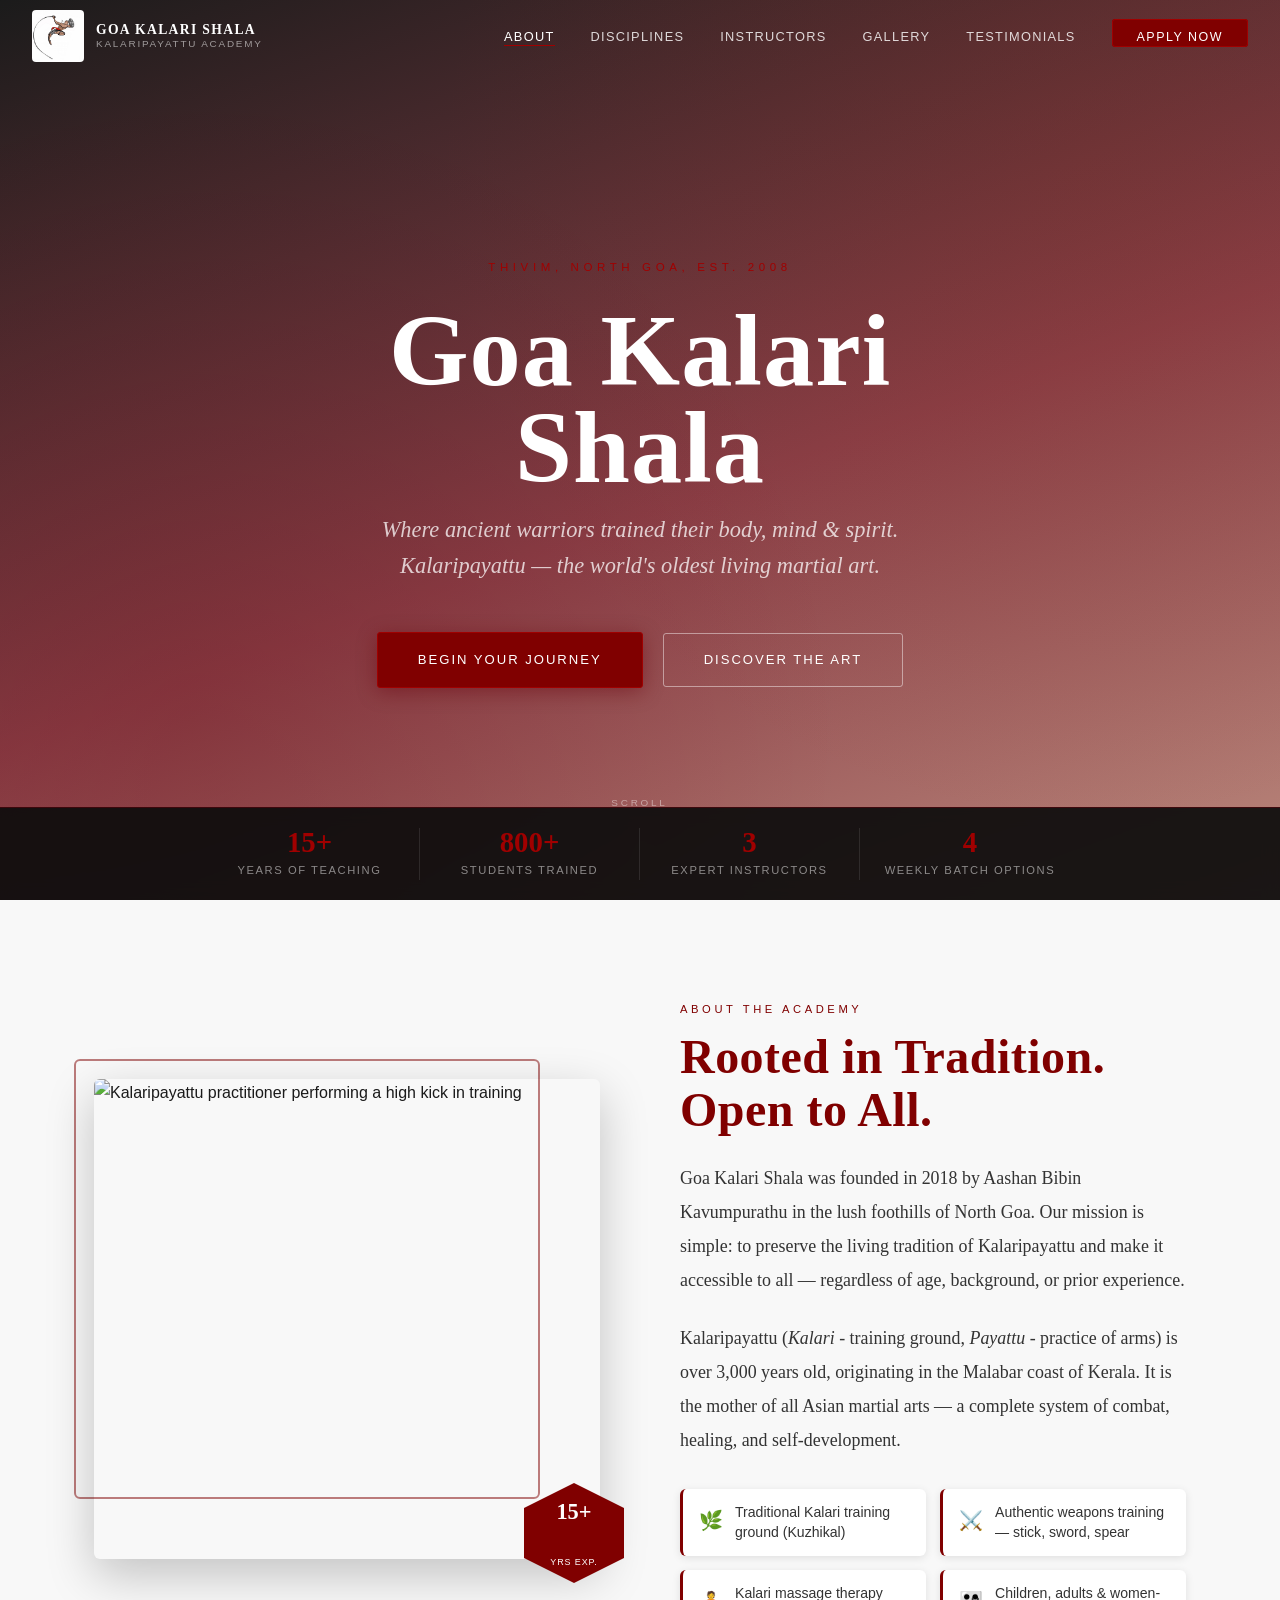
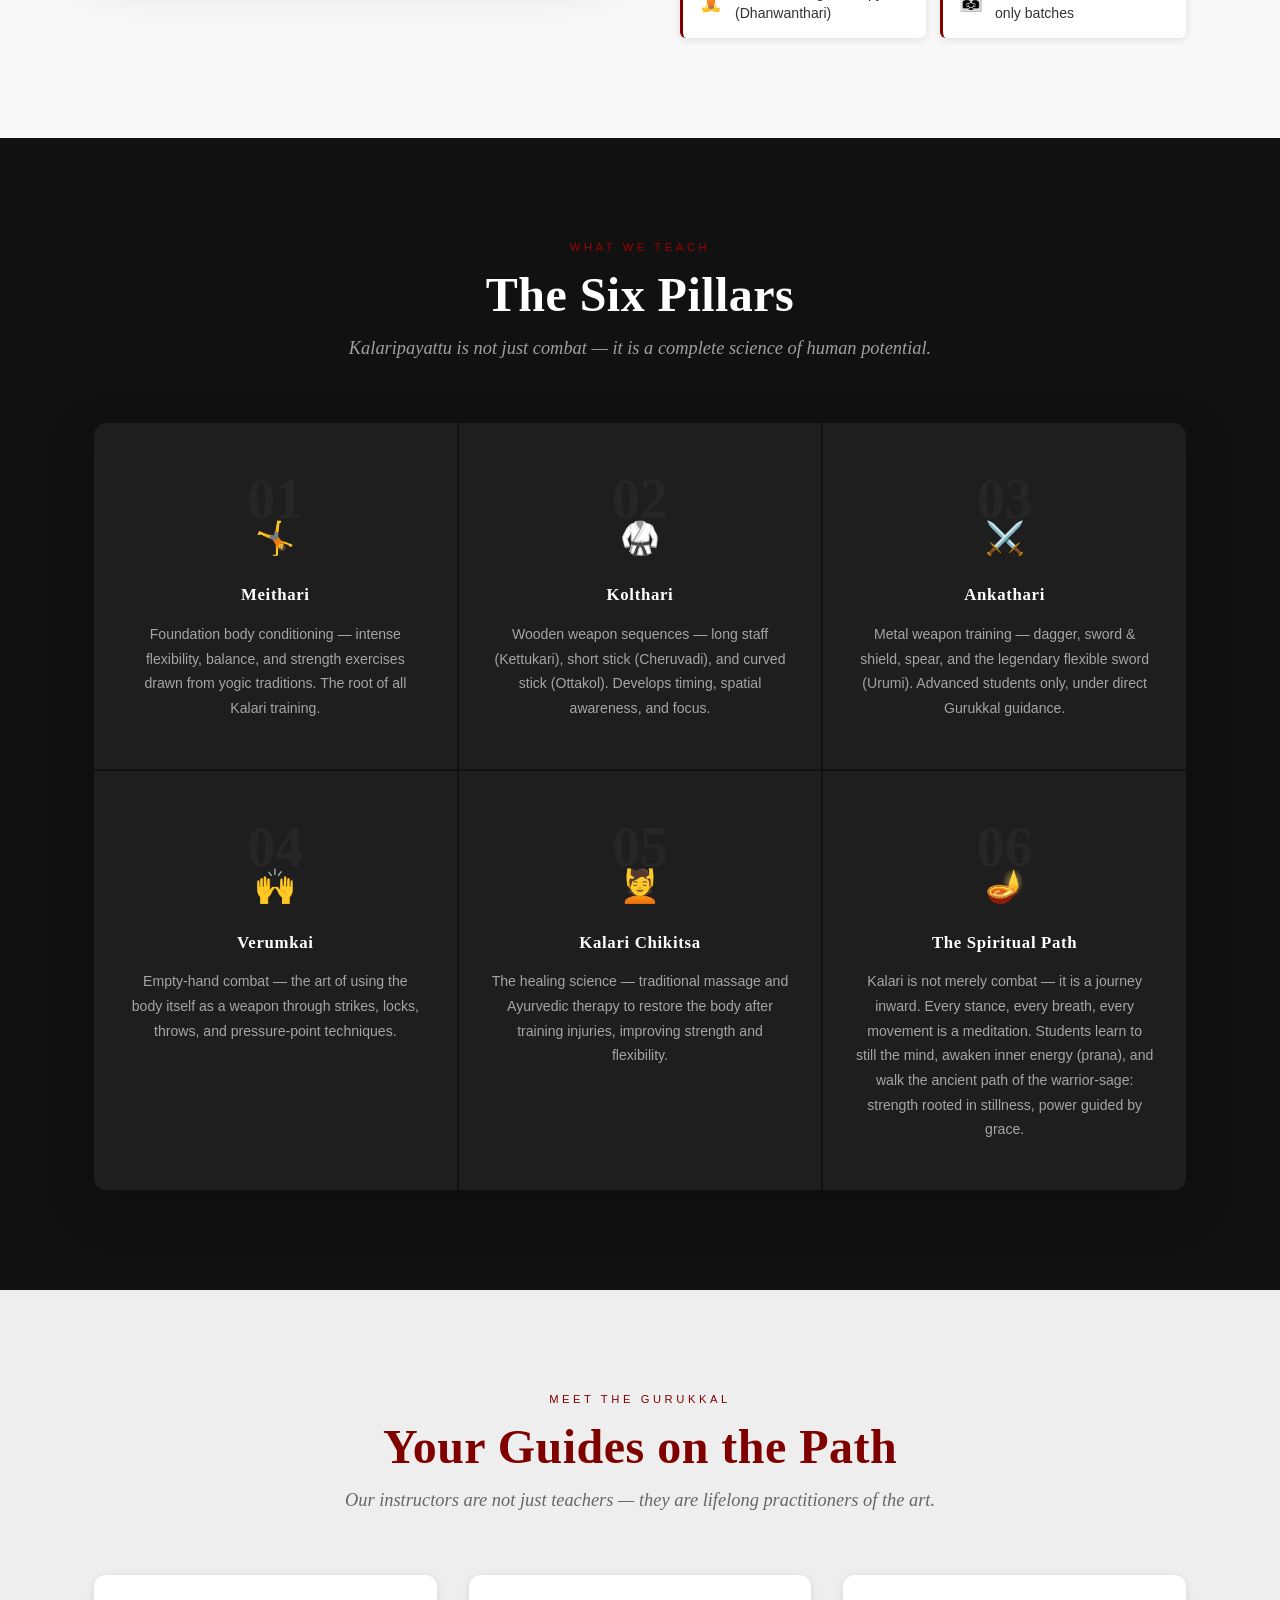
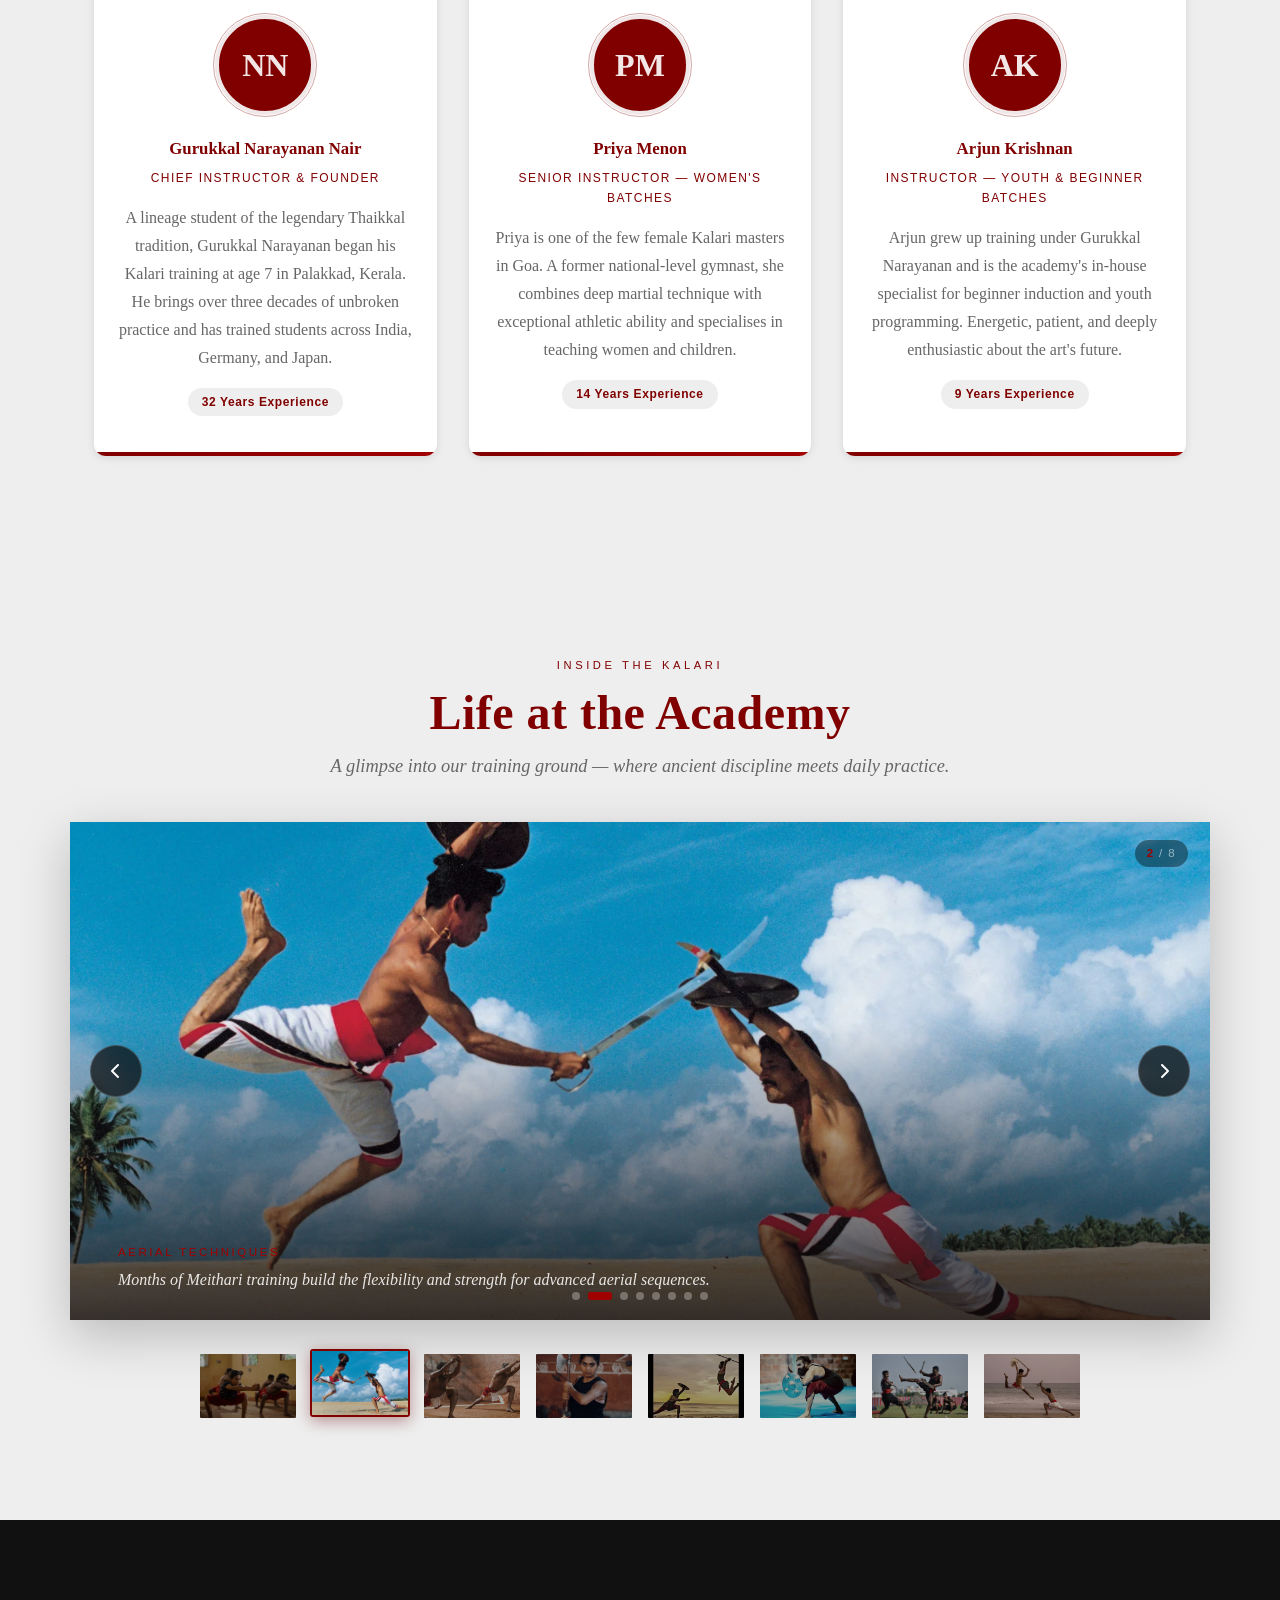
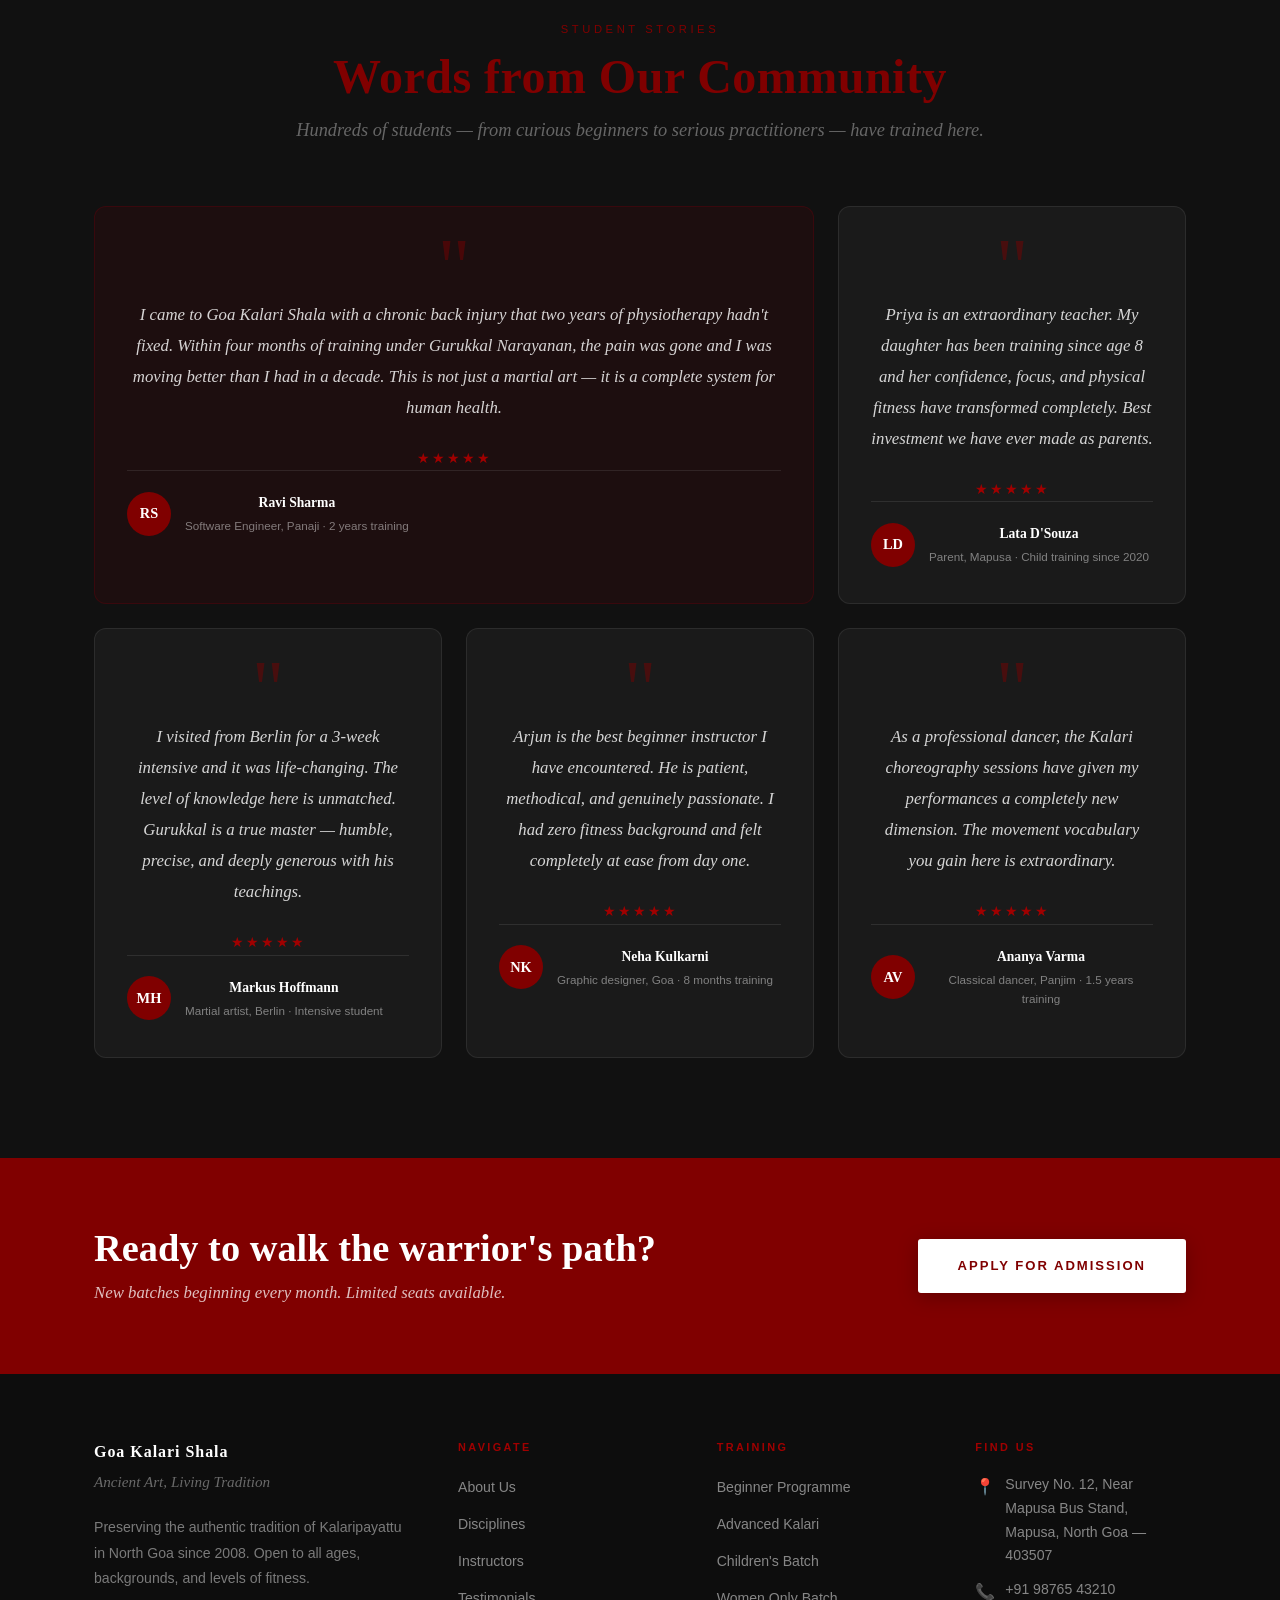
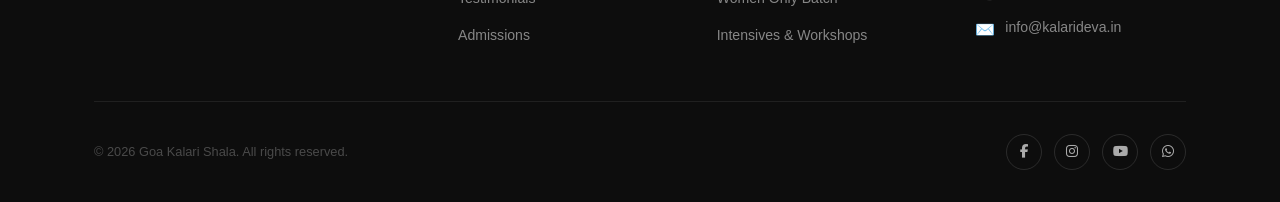
==== index.html @ 4c16aa4f "Added logo of kalari shala, and changed color theme" ====
<!DOCTYPE html>
<html lang="en">
<head>
  <meta charset="UTF-8" />
  <meta name="viewport" content="width=device-width, initial-scale=1.0" />
  <title>Goa Kalari Shala — Ancient Art, Living Tradition | North Goa</title>
  <meta name="description" content="Goa Kalari Shala offers authentic Kalaripayattu training in North Goa. Learn the world's oldest martial art from certified masters. Batches for all ages and levels." />
  <!-- Open Graph -->
  <meta property="og:title" content="Goa Kalari Shala — Kalaripayattu, North Goa" />
  <meta property="og:description" content="Authentic Kalaripayattu training in North Goa. Join us to learn the world's oldest martial art." />
  <meta property="og:type" content="website" />
  <meta property="og:url" content="https://www.goakalarishala.com" />
  <!-- Canonical -->
  <link rel="canonical" href="https://www.goakalarishala.com/" />
  <!-- Stylesheet -->
  <link rel="stylesheet" href="css/style.css" />
  <!-- Font Awesome (icons) -->
  <link rel="stylesheet" href="https://cdnjs.cloudflare.com/ajax/libs/font-awesome/6.5.0/css/all.min.css" />
  <!-- Favicon placeholder -->
  <link rel="icon" href="data:image/svg+xml,<svg xmlns='http://www.w3.org/2000/svg' viewBox='0 0 100 100'><text y='.9em' font-size='90'>⚔️</text></svg>" />
</head>
<body>

  <!-- ═══════════════════════════════════════
       NAVIGATION
  ═══════════════════════════════════════ -->
  <nav class="nav" role="navigation" aria-label="Main navigation">
    <a href="index.html" class="nav-logo" aria-label="Goa Kalari Shala Home">
      <img src="images/logo.jpg" alt="Goa Kalari Shala logo" class="nav-logo-img" />
      <div class="nav-logo-text">
        Goa Kalari Shala
        <span>Kalaripayattu Academy</span>
      </div>
    </a>
    <!-- <a href="index.html" class="nav-logo" aria-label="Goa Kalari Shala Home">
      <div class="nav-logo-mark" aria-hidden="true">K</div>
      <div class="nav-logo-text">
        Goa Kalari Shala
        <span>Kalaripayattu Academy</span>
      </div>
    </a> -->

    <ul class="nav-links" role="list">
      <li><a href="index.html">About</a></li>
      <li><a href="index.html#disciplines">Disciplines</a></li>
      <li><a href="index.html#instructors">Instructors</a></li>
      <li><a href="index.html#gallery">Gallery</a></li>
      <li><a href="index.html#testimonials">Testimonials</a></li>
      <li><a href="admissions.html" class="nav-cta">Apply Now</a></li>
    </ul>

    <button class="nav-toggle" aria-label="Toggle mobile menu" aria-expanded="false">
      <span></span><span></span><span></span>
    </button>
  </nav>


  <!-- ═══════════════════════════════════════
       HERO
  ═══════════════════════════════════════ -->
  <section class="hero" aria-label="Hero section">
    <div class="hero-bg" aria-hidden="true"></div>

    <div class="hero-content">
      <span class="hero-eyebrow">Thivim, North Goa, Est. 2008</span>
      <h1 class="hero-title">
        Goa Kalari<br>
        Shala<br>
      </h1>
      <p class="hero-subtitle">
        Where ancient warriors trained their body, mind &amp; spirit.<br>
        Kalaripayattu — the world's oldest living martial art.
      </p>
      <div class="hero-actions">
        <a href="admissions.html" class="btn-primary">Begin Your Journey</a>
        <a href="#about" class="btn-outline">Discover the Art</a>
      </div>
    </div>

    <div class="hero-scroll" aria-hidden="true">
      Scroll
      <div class="hero-scroll-line"></div>
    </div>

    <div class="hero-stats" aria-label="Academy highlights">
      <div class="hero-stats-inner container">
        <div class="hero-stat">
          <div class="hero-stat-num" data-count="15" data-suffix="+">15+</div>
          <div class="hero-stat-label">Years of Teaching</div>
        </div>
        <div class="hero-stat">
          <div class="hero-stat-num" data-count="800" data-suffix="+">800+</div>
          <div class="hero-stat-label">Students Trained</div>
        </div>
        <div class="hero-stat">
          <div class="hero-stat-num" data-count="3">3</div>
          <div class="hero-stat-label">Expert Instructors</div>
        </div>
        <div class="hero-stat">
          <div class="hero-stat-num" data-count="4">4</div>
          <div class="hero-stat-label">Weekly Batch Options</div>
        </div>
      </div>
    </div>
  </section>


  <!-- ═══════════════════════════════════════
       ABOUT THE ACADEMY
  ═══════════════════════════════════════ -->
  <section class="section" id="about" aria-labelledby="about-title">
    <div class="container">
      <div class="about-grid">

        <!-- Image side -->
        <div class="about-img-wrap reveal">
          <img
            src="https://images.unsplash.com/photo-1555597673-b21d5c935865?w=800&q=80"
            alt="Kalaripayattu practitioner performing a high kick in training"
            class="about-img"
            loading="lazy"
          />
          <div class="about-badge" aria-hidden="true">
            <strong>15+</strong>
            <span>Yrs Exp.</span>
          </div>
        </div>

        <!-- Text side -->
        <div class="about-text reveal reveal-delay-2">
          <p class="section-label">About the Academy</p>
          <h2 class="section-title" id="about-title">
            Rooted in Tradition.<br>Open to All.
          </h2>
          <p class="about-body">
            Goa Kalari Shala was founded in 2018 by Aashan Bibin Kavumpurathu in the lush 
            foothills of North Goa. Our mission is simple: to preserve the living tradition of 
            Kalaripayattu and make it accessible to all — regardless of age, background, or 
            prior experience.
          </p>
          <p class="about-body">
            Kalaripayattu (<em>Kalari</em> - training ground, <em>Payattu</em> - practice of 
            arms) is over 3,000 years old, originating in the Malabar coast of Kerala. It is 
            the mother of all Asian martial arts — a complete system of combat, healing, and 
            self-development.
          </p>
          <div class="about-features">
            <div class="about-feature">
              <div class="about-feature-icon">🌿</div>
              <div class="about-feature-text">Traditional Kalari training ground (Kuzhikal)</div>
            </div>
            <div class="about-feature">
              <div class="about-feature-icon">⚔️</div>
              <div class="about-feature-text">Authentic weapons training — stick, sword, spear</div>
            </div>
            <div class="about-feature">
              <div class="about-feature-icon">🧘</div>
              <div class="about-feature-text">Kalari massage therapy (Dhanwanthari)</div>
            </div>
            <div class="about-feature">
              <div class="about-feature-icon">👨‍👩‍👧</div>
              <div class="about-feature-text">Children, adults &amp; women-only batches</div>
            </div>
          </div>
        </div>

      </div>
    </div>
  </section>


  <!-- ═══════════════════════════════════════
       DISCIPLINES
  ═══════════════════════════════════════ -->
  <section class="section section-dark" id="disciplines" aria-labelledby="disciplines-title">
    <div class="container text-center">
      <p class="section-label reveal">What We Teach</p>
      <h2 class="section-title reveal reveal-delay-1" id="disciplines-title">The Six Pillars</h2>
      <p class="section-subtitle reveal reveal-delay-2">
        Kalaripayattu is not just combat — it is a complete science of human potential.
      </p>

      <div class="disciplines-grid">

        <div class="discipline-card reveal reveal-delay-1">
          <div class="discipline-num" aria-hidden="true">01</div>
          <div class="discipline-icon" aria-hidden="true">🤸</div>
          <h3 class="discipline-title">Meithari</h3>
          <p class="discipline-body">
            Foundation body conditioning — intense flexibility, balance, and strength 
            exercises drawn from yogic traditions. The root of all Kalari training.
          </p>
        </div>

        <div class="discipline-card reveal reveal-delay-2">
          <div class="discipline-num" aria-hidden="true">02</div>
          <div class="discipline-icon" aria-hidden="true">🥋</div>
          <h3 class="discipline-title">Kolthari</h3>
          <p class="discipline-body">
            Wooden weapon sequences — long staff (Kettukari), short stick (Cheruvadi), 
            and curved stick (Ottakol). Develops timing, spatial awareness, and focus.
          </p>
        </div>

        <div class="discipline-card reveal reveal-delay-3">
          <div class="discipline-num" aria-hidden="true">03</div>
          <div class="discipline-icon" aria-hidden="true">⚔️</div>
          <h3 class="discipline-title">Ankathari</h3>
          <p class="discipline-body">
            Metal weapon training — dagger, sword &amp; shield, spear, and the legendary 
            flexible sword (Urumi). Advanced students only, under direct Gurukkal guidance.
          </p>
        </div>

        <div class="discipline-card reveal reveal-delay-1">
          <div class="discipline-num" aria-hidden="true">04</div>
          <div class="discipline-icon" aria-hidden="true">🙌</div>
          <h3 class="discipline-title">Verumkai</h3>
          <p class="discipline-body">
            Empty-hand combat — the art of using the body itself as a weapon through 
            strikes, locks, throws, and pressure-point techniques.
          </p>
        </div>

        <div class="discipline-card reveal reveal-delay-2">
          <div class="discipline-num" aria-hidden="true">05</div>
          <div class="discipline-icon" aria-hidden="true">💆</div>
          <h3 class="discipline-title">Kalari Chikitsa</h3>
          <p class="discipline-body">
            The healing science — traditional massage and Ayurvedic therapy to restore 
            the body after training injuries, improving strength and flexibility.
          </p>
        </div>

        <div class="discipline-card reveal reveal-delay-3">
          <div class="discipline-num" aria-hidden="true">06</div>
          <div class="discipline-icon" aria-hidden="true">🪔</div>
          <h3 class="discipline-title">The Spiritual Path</h3>
          <p class="discipline-body">
            Kalari is not merely combat — it is a journey inward. Every stance, 
            every breath, every movement is a meditation. Students learn to still 
            the mind, awaken inner energy (prana), and walk the ancient path of the 
            warrior-sage: strength rooted in stillness, power guided by grace.
          </p>
        </div>

      </div>
    </div>
  </section>


  <!-- ═══════════════════════════════════════
       INSTRUCTORS
  ═══════════════════════════════════════ -->
  <section class="section section-alt" id="instructors" aria-labelledby="instructors-title">
    <div class="container text-center">
      <p class="section-label reveal">Meet the Gurukkal</p>
      <h2 class="section-title reveal reveal-delay-1" id="instructors-title">Your Guides on the Path</h2>
      <p class="section-subtitle reveal reveal-delay-2">
        Our instructors are not just teachers — they are lifelong practitioners of the art.
      </p>

      <div class="instructors-grid">

        <article class="instructor-card reveal reveal-delay-1">
          <div class="instructor-avatar" aria-hidden="true">NN</div>
          <h3 class="instructor-name">Gurukkal Narayanan Nair</h3>
          <p class="instructor-role">Chief Instructor &amp; Founder</p>
          <p class="instructor-bio">
            A lineage student of the legendary Thaikkal tradition, Gurukkal Narayanan 
            began his Kalari training at age 7 in Palakkad, Kerala. He brings over 
            three decades of unbroken practice and has trained students across India, 
            Germany, and Japan.
          </p>
          <span class="instructor-years">32 Years Experience</span>
        </article>

        <article class="instructor-card reveal reveal-delay-2">
          <div class="instructor-avatar" aria-hidden="true">PM</div>
          <h3 class="instructor-name">Priya Menon</h3>
          <p class="instructor-role">Senior Instructor — Women's Batches</p>
          <p class="instructor-bio">
            Priya is one of the few female Kalari masters in Goa. A former national-level 
            gymnast, she combines deep martial technique with exceptional athletic ability 
            and specialises in teaching women and children.
          </p>
          <span class="instructor-years">14 Years Experience</span>
        </article>

        <article class="instructor-card reveal reveal-delay-3">
          <div class="instructor-avatar" aria-hidden="true">AK</div>
          <h3 class="instructor-name">Arjun Krishnan</h3>
          <p class="instructor-role">Instructor — Youth &amp; Beginner Batches</p>
          <p class="instructor-bio">
            Arjun grew up training under Gurukkal Narayanan and is the academy's 
            in-house specialist for beginner induction and youth programming. 
            Energetic, patient, and deeply enthusiastic about the art's future.
          </p>
          <span class="instructor-years">9 Years Experience</span>
        </article>

      </div>
    </div>
  </section>


  <!-- ═══════════════════════════════════════
       GALLERY
  ═══════════════════════════════════════ -->
  <section class="section gallery-section" id="gallery" aria-labelledby="gallery-title">
    <div class="container text-center">
      <p class="section-label reveal">Inside the Kalari</p>
      <h2 class="section-title reveal reveal-delay-1" id="gallery-title">Life at the Academy</h2>
      <p class="section-subtitle reveal reveal-delay-2">
        A glimpse into our training ground — where ancient discipline meets daily practice.
      </p>
    </div>

    <div class="gallery-slider-wrap reveal reveal-delay-2" role="region" aria-label="Academy photo gallery" aria-roledescription="carousel">

      <!-- Slide track -->
      <div class="gallery-track" id="gallery-track">

        <figure class="gallery-slide" role="group" aria-roledescription="slide" aria-label="1 of 8">
          <img
            src="images/image1.jpg"
            alt="Kalaripayattu students performing warm-up exercises in an open-air Kalari training space, early morning light"
            class="gallery-img"
            loading="lazy"
          />
          <figcaption class="gallery-caption">
            <span class="gallery-caption-label">Morning Practice</span>
            Early morning Meithari conditioning — the foundation of every session at our Kalari.
          </figcaption>
        </figure>

        <figure class="gallery-slide" role="group" aria-roledescription="slide" aria-label="2 of 8">
          <img
            src="images/image2.webp"
            alt="Advanced student executing a high aerial kick during Kalaripayattu training session"
            class="gallery-img"
            loading="lazy"
          />
          <figcaption class="gallery-caption">
            <span class="gallery-caption-label">Aerial Techniques</span>
            Months of Meithari training build the flexibility and strength for advanced aerial sequences.
          </figcaption>
        </figure>

        <figure class="gallery-slide" role="group" aria-roledescription="slide" aria-label="3 of 8">
          <img
            src="images/image3.jpg"
            alt="Gurukkal demonstrating traditional wooden staff (Kettukari) technique to students in the Kalari shala"
            class="gallery-img"
            loading="lazy"
          />
          <figcaption class="gallery-caption">
            <span class="gallery-caption-label">Kolthari — Wooden Weapons</span>
            Gurukkal demonstrates the Kettukari long-staff sequence. Precision and timing above all.
          </figcaption>
        </figure>

        <figure class="gallery-slide" role="group" aria-roledescription="slide" aria-label="4 of 8">
          <img
            src="images/image4.jpg"
            alt="Children's Kalaripayattu batch in a row performing synchronised stance exercises in the training hall"
            class="gallery-img"
            loading="lazy"
          />
          <figcaption class="gallery-caption">
            <span class="gallery-caption-label">Children's Batch</span>
            Our youngest warriors — aged 7 to 14 — learn discipline, balance, and confidence.
          </figcaption>
        </figure>

        <figure class="gallery-slide" role="group" aria-roledescription="slide" aria-label="5 of 8">
          <img
            src="images/image5.avif"
            alt="Traditional oil lamp (nilavilakku) lit at the entrance of the Kalaripayattu training hall at dusk"
            class="gallery-img"
            loading="lazy"
          />
          <figcaption class="gallery-caption">
            <span class="gallery-caption-label">The Kalari Spirit</span>
            Every session begins with a salutation to the Gurukkal and the sacred lamp — tradition lives here.
          </figcaption>
        </figure>

        <figure class="gallery-slide" role="group" aria-roledescription="slide" aria-label="6 of 8">
          <img
            src="images/image6.webp"
            alt="Kalaripayattu practitioner in dynamic spear form practice"
            class="gallery-img"
            loading="lazy"
          />
          <figcaption class="gallery-caption">
            <span class="gallery-caption-label">Mastering the Spear</span>
            Power and precision in armed sequence training, guided by expert Gurukkal instructions.
          </figcaption>
        </figure>

        <figure class="gallery-slide" role="group" aria-roledescription="slide" aria-label="7 of 8">
          <img
            src="images/image7.jpg"
            alt="Small group learning therapeutic Kalari massage techniques"
            class="gallery-img"
            loading="lazy"
          />
          <figcaption class="gallery-caption">
            <span class="gallery-caption-label">Kalari Chikitsa</span>
            Health and recovery practices that complement rigorous training with ancient healing arts.
          </figcaption>
        </figure>

        <figure class="gallery-slide" role="group" aria-roledescription="slide" aria-label="8 of 8">
          <img
            src="images/image8.webp"
            alt="Evening meditation and focus training in the serene Kalari courtyard"
            class="gallery-img"
            loading="lazy"
          />
          <figcaption class="gallery-caption">
            <span class="gallery-caption-label">Evening Focus</span>
            Mind-body integration at dusk—the disciplined calm that completes every warrior’s day.
          </figcaption>
        </figure>
      </div><!-- /.gallery-track -->

      <!-- Arrow controls -->
      <button class="gallery-btn gallery-btn-prev" id="gallery-prev" aria-label="Previous photo">
        <i class="fa-solid fa-chevron-left" aria-hidden="true"></i>
      </button>
      <button class="gallery-btn gallery-btn-next" id="gallery-next" aria-label="Next photo">
        <i class="fa-solid fa-chevron-right" aria-hidden="true"></i>
      </button>

      <!-- Dot indicators -->
      <div class="gallery-dots" role="tablist" aria-label="Gallery navigation">
        <button class="gallery-dot active" role="tab" aria-selected="true"  aria-label="Photo 1" data-index="0"></button>
        <button class="gallery-dot"        role="tab" aria-selected="false" aria-label="Photo 2" data-index="1"></button>
        <button class="gallery-dot"        role="tab" aria-selected="false" aria-label="Photo 3" data-index="2"></button>
        <button class="gallery-dot"        role="tab" aria-selected="false" aria-label="Photo 4" data-index="3"></button>
        <button class="gallery-dot"        role="tab" aria-selected="false" aria-label="Photo 5" data-index="4"></button>
                <button class="gallery-dot"        role="tab" aria-selected="false" aria-label="Photo 6" data-index="5"></button>
        <button class="gallery-dot"        role="tab" aria-selected="false" aria-label="Photo 7" data-index="6"></button>
        <button class="gallery-dot"        role="tab" aria-selected="false" aria-label="Photo 8" data-index="7"></button>
      </div>

      <!-- Slide counter -->
      <div class="gallery-counter" aria-live="polite" aria-atomic="true">
        <span id="gallery-current">1</span> / <span id="gallery-total">8</span>
      </div>

    </div><!-- /.gallery-slider-wrap -->

    <!-- Thumbnail strip -->
    <div class="container">
      <div class="gallery-thumbs" id="gallery-thumbs" role="list" aria-label="Photo thumbnails">
        <button class="gallery-thumb active" data-index="0" aria-label="View photo 1: Morning Practice">
          <img src="images/image1.jpg" alt="" aria-hidden="true" />
        </button>
        <button class="gallery-thumb" data-index="1" aria-label="View photo 2: Aerial Techniques">
          <img src="images/image2.webp" alt="" aria-hidden="true" />
        </button>
        <button class="gallery-thumb" data-index="2" aria-label="View photo 3: Kolthari">
          <img src="images/image3.jpg" alt="" aria-hidden="true" />
        </button>
        <button class="gallery-thumb" data-index="3" aria-label="View photo 4: Children's Batch">
          <img src="images/image4.jpg" alt="" aria-hidden="true" />
        </button>
        <button class="gallery-thumb" data-index="4" aria-label="View photo 5: Kalari Spirit">
          <img src="images/image5.avif" alt="" aria-hidden="true" />
        </button>
        <button class="gallery-thumb" data-index="5" aria-label="View photo 6: Mastering the Spear">
          <img src="images/image6.webp" alt="" aria-hidden="true" />
        </button>
        <button class="gallery-thumb" data-index="6" aria-label="View photo 7: Kalari Chikitsa">
          <img src="images/image7.jpg" alt="" aria-hidden="true" />
        </button>
        <button class="gallery-thumb" data-index="7" aria-label="View photo 8: Evening Focus">
          <img src="images/image8.webp" alt="" aria-hidden="true" />
        </button>
      </div>
    </div>

  </section>


  <!-- ═══════════════════════════════════════
       TESTIMONIALS
  ═══════════════════════════════════════ -->
  <section class="section testimonials" id="testimonials" aria-labelledby="testimonials-title">
    <div class="container text-center">
      <p class="section-label reveal">Student Stories</p>
      <h2 class="section-title reveal reveal-delay-1" id="testimonials-title">
        Words from Our Community
      </h2>
      <p class="section-subtitle reveal reveal-delay-2">
        Hundreds of students — from curious beginners to serious practitioners — have trained here.
      </p>

      <div class="testimonials-grid">

        <blockquote class="testimonial-card testimonial-featured reveal reveal-delay-1">
          <span class="testimonial-quote-mark" aria-hidden="true">"</span>
          <p class="testimonial-text">
            I came to Goa Kalari Shala with a chronic back injury that two years of physiotherapy 
            hadn't fixed. Within four months of training under Gurukkal Narayanan, the pain 
            was gone and I was moving better than I had in a decade. This is not just a 
            martial art — it is a complete system for human health.
          </p>
          <div class="testimonial-stars" aria-label="5 stars">★★★★★</div>
          <footer class="testimonial-author">
            <div class="testimonial-avatar" aria-hidden="true">RS</div>
            <div>
              <div class="testimonial-name">Ravi Sharma</div>
              <div class="testimonial-detail">Software Engineer, Panaji · 2 years training</div>
            </div>
          </footer>
        </blockquote>

        <blockquote class="testimonial-card reveal reveal-delay-2">
          <span class="testimonial-quote-mark" aria-hidden="true">"</span>
          <p class="testimonial-text">
            Priya is an extraordinary teacher. My daughter has been training since age 8 
            and her confidence, focus, and physical fitness have transformed completely. 
            Best investment we have ever made as parents.
          </p>
          <div class="testimonial-stars" aria-label="5 stars">★★★★★</div>
          <footer class="testimonial-author">
            <div class="testimonial-avatar" aria-hidden="true">LD</div>
            <div>
              <div class="testimonial-name">Lata D'Souza</div>
              <div class="testimonial-detail">Parent, Mapusa · Child training since 2020</div>
            </div>
          </footer>
        </blockquote>

        <blockquote class="testimonial-card reveal reveal-delay-1">
          <span class="testimonial-quote-mark" aria-hidden="true">"</span>
          <p class="testimonial-text">
            I visited from Berlin for a 3-week intensive and it was life-changing. 
            The level of knowledge here is unmatched. Gurukkal is a true master — 
            humble, precise, and deeply generous with his teachings.
          </p>
          <div class="testimonial-stars" aria-label="5 stars">★★★★★</div>
          <footer class="testimonial-author">
            <div class="testimonial-avatar" aria-hidden="true">MH</div>
            <div>
              <div class="testimonial-name">Markus Hoffmann</div>
              <div class="testimonial-detail">Martial artist, Berlin · Intensive student</div>
            </div>
          </footer>
        </blockquote>

        <blockquote class="testimonial-card reveal reveal-delay-2">
          <span class="testimonial-quote-mark" aria-hidden="true">"</span>
          <p class="testimonial-text">
            Arjun is the best beginner instructor I have encountered. He is patient, 
            methodical, and genuinely passionate. I had zero fitness background and 
            felt completely at ease from day one.
          </p>
          <div class="testimonial-stars" aria-label="5 stars">★★★★★</div>
          <footer class="testimonial-author">
            <div class="testimonial-avatar" aria-hidden="true">NK</div>
            <div>
              <div class="testimonial-name">Neha Kulkarni</div>
              <div class="testimonial-detail">Graphic designer, Goa · 8 months training</div>
            </div>
          </footer>
        </blockquote>

        <blockquote class="testimonial-card reveal reveal-delay-3">
          <span class="testimonial-quote-mark" aria-hidden="true">"</span>
          <p class="testimonial-text">
            As a professional dancer, the Kalari choreography sessions have given my 
            performances a completely new dimension. The movement vocabulary you gain 
            here is extraordinary.
          </p>
          <div class="testimonial-stars" aria-label="5 stars">★★★★★</div>
          <footer class="testimonial-author">
            <div class="testimonial-avatar" aria-hidden="true">AV</div>
            <div>
              <div class="testimonial-name">Ananya Varma</div>
              <div class="testimonial-detail">Classical dancer, Panjim · 1.5 years training</div>
            </div>
          </footer>
        </blockquote>

      </div>
    </div>
  </section>


  <!-- ═══════════════════════════════════════
       CTA BAND
  ═══════════════════════════════════════ -->
  <section class="cta-band" aria-label="Call to action">
    <div class="container cta-band-inner">
      <div class="cta-band-text">
        <h2 class="cta-band-title">Ready to walk the warrior's path?</h2>
        <p class="cta-band-sub">New batches beginning every month. Limited seats available.</p>
      </div>
      <a href="admissions.html" class="btn-white">Apply for Admission</a>
    </div>
  </section>


  <!-- ═══════════════════════════════════════
       FOOTER
  ═══════════════════════════════════════ -->
  <footer class="footer" role="contentinfo">
    <div class="container">
      <div class="footer-grid">

        <div>
          <div class="footer-brand-name">Goa Kalari Shala</div>
          <div class="footer-brand-tagline">Ancient Art, Living Tradition</div>
          <p class="footer-about">
            Preserving the authentic tradition of Kalaripayattu in North Goa since 2008.
            Open to all ages, backgrounds, and levels of fitness.
          </p>
        </div>

        <div>
          <p class="footer-heading">Navigate</p>
          <ul class="footer-links" role="list">
            <li><a href="index.html">About Us</a></li>
            <li><a href="index.html#disciplines">Disciplines</a></li>
            <li><a href="index.html#instructors">Instructors</a></li>
            <li><a href="index.html#testimonials">Testimonials</a></li>
            <li><a href="admissions.html">Admissions</a></li>
          </ul>
        </div>

        <div>
          <p class="footer-heading">Training</p>
          <ul class="footer-links" role="list">
            <li><a href="#">Beginner Programme</a></li>
            <li><a href="#">Advanced Kalari</a></li>
            <li><a href="#">Children's Batch</a></li>
            <li><a href="#">Women Only Batch</a></li>
            <li><a href="#">Intensives &amp; Workshops</a></li>
          </ul>
        </div>

        <div>
          <p class="footer-heading">Find Us</p>
          <address style="font-style:normal">
            <div class="footer-contact-item">
              <span class="icon" aria-hidden="true">📍</span>
              <span>Survey No. 12, Near Mapusa Bus Stand,<br>Mapusa, North Goa — 403507</span>
            </div>
            <div class="footer-contact-item">
              <span class="icon" aria-hidden="true">📞</span>
              <a href="tel:+919876543210" style="color:inherit">+91 98765 43210</a>
            </div>
            <div class="footer-contact-item">
              <span class="icon" aria-hidden="true">✉️</span>
              <a href="mailto:info@kalarideva.in" style="color:inherit">info@kalarideva.in</a>
            </div>
          </address>
        </div>

      </div>

      <div class="footer-bottom">
        <p class="footer-copy">
          © 2026 Goa Kalari Shala. All rights reserved.
        </p>
        <nav class="footer-social" aria-label="Social media links">
          <a href="#" aria-label="Facebook"><i class="fab fa-facebook-f" aria-hidden="true"></i></a>
          <a href="#" aria-label="Instagram"><i class="fab fa-instagram" aria-hidden="true"></i></a>
          <a href="#" aria-label="YouTube"><i class="fab fa-youtube" aria-hidden="true"></i></a>
          <a href="#" aria-label="WhatsApp"><i class="fab fa-whatsapp" aria-hidden="true"></i></a>
        </nav>
      </div>

    </div>
  </footer>

  <script src="js/main.js"></script>
</body>
</html>
---- css/style.css ----
/* =========================================================
   GOA KALARI SHALA — Design System
   Theme: Modern Classic — Rosewood, Dark Sienna, Black
   Fonts: Georgia (display) · Palatino (serif) · Trebuchet MS (body)
   All fonts are standard system fonts — no external import needed.
   ========================================================= */

/* ── TOKENS ── */
:root {
  /* ── Primary palette — Maroon, Black, White only ── */
  --rosewood:      #800000;
  --rosewood-mid:  #600000;
  --rosewood-lt:   #A00000;
  --sienna:        #800000;
  --sienna-lt:     #A00000;
  --sienna-pale:   #F0E8E8;

  /* ── Neutrals — pure black/grey/white ── */
  --black:         #0D0D0D;
  --black-mid:     #111111;
  --black-lt:      #1E1E1E;
  --ink:           #1A1A1A;
  --ink-mid:       #333333;
  --muted:         #666666;
  --white:         #FFFFFF;

  /* ── Page backgrounds — clean white/light grey ── */
  --cream:         #F8F8F8;
  --cream-dk:      #EEEEEE;

  /* ── Font stack — all system fonts, no external import ── */
  --font-display:  Georgia, 'Times New Roman', Times, serif;
  --font-serif:    'Palatino Linotype', Palatino, 'Book Antiqua', Georgia, serif;
  --font-body:     'Trebuchet MS', 'Gill Sans', 'Gill Sans MT', Calibri, sans-serif;

  /* ── Radii ── */
  --radius-sm: 3px;
  --radius:    6px;
  --radius-lg: 12px;

  /* ── Shadows — neutral, no colour tint ── */
  --shadow-sm:  0 2px 8px rgba(0,0,0,.10);
  --shadow-md:  0 6px 24px rgba(0,0,0,.16);
  --shadow-lg:  0 16px 48px rgba(0,0,0,.22);

  --transition: 0.3s cubic-bezier(.4,0,.2,1);


 

  /* ── Font stack — all system fonts, no external import ── */
  --font-display:  Georgia, 'Times New Roman', Times, serif;
  --font-serif:    'Palatino Linotype', Palatino, 'Book Antiqua', Georgia, serif;
  --font-body:     'Trebuchet MS', 'Gill Sans', 'Gill Sans MT', Calibri, sans-serif;
}

/* ── RESET ── */
*, *::before, *::after { box-sizing: border-box; margin: 0; padding: 0; }
html { scroll-behavior: smooth; font-size: 16px; }
body {
  background: var(--cream);
  color: var(--ink);
  font-family: var(--font-body);
  font-weight: 400;
  line-height: 1.7;
  overflow-x: hidden;
}
img { display: block; max-width: 100%; height: auto; }
a { color: inherit; text-decoration: none; }
ul { list-style: none; }
button { cursor: pointer; border: none; background: none; font: inherit; }

/* ── SCROLLBAR ── */
::-webkit-scrollbar { width: 6px; }
::-webkit-scrollbar-track { background: var(--cream-dk); }
::-webkit-scrollbar-thumb { background: var(--rosewood); border-radius: 3px; }

/* ── UTILITY ── */
.container { max-width: 1140px; margin: 0 auto; padding: 0 24px; }
.sr-only { position: absolute; width: 1px; height: 1px; overflow: hidden; clip: rect(0,0,0,0); }
.text-center { text-align: center; }

/* ── DECORATIVE DIVIDER ── */
.ornament {
  display: flex; align-items: center; justify-content: center; gap: 16px;
  margin: 0 auto 48px; color: var(--sienna);
}
.ornament::before, .ornament::after {
  content: ''; display: block; flex: 1; max-width: 120px;
  height: 1px; background: linear-gradient(to right, transparent, var(--sienna));
}
.ornament::after { background: linear-gradient(to left, transparent, var(--sienna)); }
.ornament-icon { font-size: 1.1rem; }

/* ═══════════════════════════════════════
   NAVIGATION
═══════════════════════════════════════ */
.nav {
  position: fixed; top: 0; left: 0; right: 0; z-index: 100;
  padding: 0 32px;
  display: flex; align-items: center; justify-content: space-between;
  height: 72px;
  background: transparent;
  transition: background var(--transition), box-shadow var(--transition);
}
.nav.scrolled {
  background: rgba(13, 13, 13, 0.96);
  backdrop-filter: blur(12px);
  box-shadow: 0 2px 20px rgba(0,0,0,.5);
  border-bottom: 1px solid rgba(101,0,11,.4);
}
.nav-logo { display: flex; align-items: center; gap: 12px; }
.nav-logo-img {
  height: 52px;
  width: 52px;
  object-fit: contain;
  flex-shrink: 0;
  border-radius: 4px;
  mix-blend-mode: screen;
  /* filter: contrast(1.05); */
  transition: transform var(--transition);
}
.nav-logo:hover .nav-logo-img { transform: scale(1.06); }
/* .nav-logo-mark {
  width: 40px; height: 40px;
  background: var(--rosewood);
  clip-path: polygon(50% 0%, 100% 25%, 100% 75%, 50% 100%, 0% 75%, 0% 25%);
  display: grid; place-items: center;
  font-family: var(--font-display);
  font-size: 1rem; font-weight: 700; color: var(--white); flex-shrink: 0;
} */
.nav-logo-text {
  font-family: var(--font-display);
  font-size: .85rem; font-weight: 700;
  letter-spacing: .1em; text-transform: uppercase;
  color: var(--white); line-height: 1.2;
}
.nav-logo-text span {
  display: block; font-size: .62rem; font-weight: 400;
  color: rgba(255,255,255,.55); letter-spacing: .18em; font-family: var(--font-body);
}
.nav-links { display: flex; align-items: center; gap: 36px; }
.nav-links a {
  font-family: var(--font-body);
  font-size: .8rem; letter-spacing: .1em; text-transform: uppercase;
  color: rgba(255,255,255,.82);
  position: relative; padding-bottom: 2px;
  transition: color var(--transition);
}
.nav-links a::after {
  content: ''; position: absolute; bottom: 0; left: 0; right: 0;
  height: 1.5px; background: var(--sienna-lt);
  transform: scaleX(0); transform-origin: left;
  transition: transform var(--transition);
}
.nav-links a:hover { color: var(--white); }
.nav-links a:hover::after { transform: scaleX(1); }
.nav-links a.active { color: var(--white); }
.nav-links a.active::after { transform: scaleX(1); }
.nav-cta {
  padding: 10px 24px;
  background: var(--rosewood);
  color: var(--white) !important;
  font-family: var(--font-body) !important;
  font-size: .78rem !important; letter-spacing: .12em !important;
  border-radius: var(--radius-sm);
  border: 1px solid var(--rosewood-lt);
  transition: background var(--transition), transform var(--transition) !important;
}
.nav-cta:hover { background: var(--rosewood-mid) !important; transform: translateY(-1px); }
.nav-cta::after { display: none !important; }

/* Mobile hamburger */
.nav-toggle { display: none; flex-direction: column; gap: 5px; padding: 4px; }
.nav-toggle span {
  display: block; width: 24px; height: 2px;
  background: var(--white); border-radius: 2px;
  transition: transform var(--transition), opacity var(--transition);
}
.nav-toggle.open span:nth-child(1) { transform: translateY(7px) rotate(45deg); }
.nav-toggle.open span:nth-child(2) { opacity: 0; }
.nav-toggle.open span:nth-child(3) { transform: translateY(-7px) rotate(-45deg); }

/* ═══════════════════════════════════════
   HERO
═══════════════════════════════════════ */
.hero {
  min-height: 100vh; position: relative;
  display: flex; align-items: center; justify-content: center; overflow: hidden;
}
.hero-bg {
  position: absolute; inset: 0;
  background:
    linear-gradient(160deg, rgba(13,13,13,.94) 0%, rgba(101,0,11,.75) 55%, rgba(136,45,23,.55) 100%),
    url('https://images.unsplash.com/photo-1544716278-ca5e3f4abd8c?w=1600&q=80') center/cover no-repeat;
  z-index: 0;
}
.hero-bg::after {
  content: ''; position: absolute; inset: 0;
  background-image:
    radial-gradient(circle at 15% 80%, rgba(101,0,11,.2) 0%, transparent 50%),
    radial-gradient(circle at 85% 20%, rgba(136,45,23,.15) 0%, transparent 50%);
}
.hero-content {
  position: relative; z-index: 1;
  text-align: center; padding: 120px 24px 80px; max-width: 900px;
}
.hero-eyebrow {
  display: inline-block;
  font-family: var(--font-body);
  font-size: .72rem; letter-spacing: .4em; text-transform: uppercase;
  color: var(--sienna-lt); margin-bottom: 24px;
  opacity: 0; transform: translateY(20px);
  animation: fadeUp .8s .2s forwards;
}
.hero-title {
  font-family: var(--font-display);
  font-size: clamp(3rem, 8vw, 6.5rem);
  font-weight: 700; line-height: .95; color: var(--white);
  letter-spacing: .01em; margin-bottom: 16px;
  opacity: 0; transform: translateY(30px);
  animation: fadeUp .9s .4s forwards;
}
.hero-title em {
  font-style: italic; color: var(--sienna-lt);
  font-family: var(--font-serif); font-size: 1.08em; font-weight: 400;
}
.hero-subtitle {
  font-family: var(--font-serif);
  font-size: clamp(1.05rem, 2.5vw, 1.4rem);
  font-weight: 400; font-style: italic;
  color: rgba(255,255,255,.75); margin-bottom: 48px; line-height: 1.6;
  opacity: 0; transform: translateY(20px);
  animation: fadeUp .8s .6s forwards;
}
.hero-actions {
  display: flex; align-items: center; justify-content: center; gap: 20px; flex-wrap: wrap;
  opacity: 0; transform: translateY(20px);
  animation: fadeUp .8s .8s forwards;
}
.btn-primary {
  padding: 16px 40px; background: var(--rosewood); color: var(--white);
  font-family: var(--font-body);
  font-size: .82rem; letter-spacing: .15em; text-transform: uppercase;
  border-radius: var(--radius-sm); border: 1px solid var(--rosewood-lt);
  transition: background var(--transition), transform var(--transition), box-shadow var(--transition);
  box-shadow: 0 4px 20px rgba(101,0,11,.45);
}
.btn-primary:hover {
  background: var(--rosewood-mid); transform: translateY(-2px);
  box-shadow: 0 8px 28px rgba(101,0,11,.55);
}
.btn-outline {
  padding: 15px 40px; border: 1.5px solid rgba(255,255,255,.45); color: var(--white);
  font-family: var(--font-body);
  font-size: .82rem; letter-spacing: .15em; text-transform: uppercase;
  border-radius: var(--radius-sm);
  transition: border-color var(--transition), background var(--transition), transform var(--transition);
}
.btn-outline:hover {
  border-color: var(--sienna-lt); background: rgba(136,45,23,.15); transform: translateY(-2px);
}

/* Hero scroll indicator */
.hero-scroll {
  position: absolute; bottom: 40px; left: 50%; transform: translateX(-50%);
  z-index: 1; text-align: center; color: rgba(255,255,255,.45);
  font-family: var(--font-body); font-size: .62rem; letter-spacing: .28em; text-transform: uppercase;
  opacity: 0; animation: fadeIn 1s 1.2s forwards;
}
.hero-scroll-line {
  width: 1px; height: 40px; background: rgba(255,255,255,.25);
  margin: 8px auto 0; position: relative; overflow: hidden;
}
.hero-scroll-line::after {
  content: ''; position: absolute; top: -40px; left: 0; right: 0; height: 40px;
  background: var(--sienna-lt); animation: scrollLine 2s 1.5s infinite;
}

/* Hero stats strip */
.hero-stats {
  position: absolute; bottom: 0; left: 0; right: 0; z-index: 2;
  background: rgba(13,13,13,.92); backdrop-filter: blur(8px);
  border-top: 1px solid rgba(101,0,11,.5); padding: 20px 0;
  opacity: 0; animation: fadeIn .8s 1s forwards;
}
.hero-stats-inner { display: flex; align-items: center; justify-content: center; gap: 0; }
.hero-stat {
  flex: 1; max-width: 220px; text-align: center;
  padding: 0 24px; border-right: 1px solid rgba(255,255,255,.1);
}
.hero-stat:last-child { border-right: none; }
.hero-stat-num {
  font-family: var(--font-display); font-size: 1.8rem; font-weight: 700;
  color: var(--sienna-lt); line-height: 1; margin-bottom: 4px;
}
.hero-stat-label {
  font-size: .7rem; letter-spacing: .14em; text-transform: uppercase;
  color: rgba(255,255,255,.5); font-family: var(--font-body);
}

/* ═══════════════════════════════════════
   SECTION BASE
═══════════════════════════════════════ */
.section { padding: 100px 0; }
.section-alt { background: var(--cream-dk); }
.section-dark { background: var(--black-mid); color: var(--white); }
.section-label {
  font-family: var(--font-body); font-size: .7rem; letter-spacing: .32em; text-transform: uppercase;
  color: var(--sienna); margin-bottom: 12px;
}
.section-dark .section-label { color: var(--sienna-lt); }
.section-title {
  font-family: var(--font-display); font-size: clamp(2rem, 4vw, 3rem);
  font-weight: 700; line-height: 1.1; color: var(--rosewood); letter-spacing: .01em;
}
.section-dark .section-title { color: var(--white); }
.section-subtitle {
  font-family: var(--font-serif); font-size: 1.15rem; font-style: italic; font-weight: 400;
  color: var(--muted); margin-top: 12px; line-height: 1.6;
}
.section-dark .section-subtitle { color: rgba(255,255,255,.6); }

/* ═══════════════════════════════════════
   ABOUT SECTION
═══════════════════════════════════════ */
.about-grid { display: grid; grid-template-columns: 1fr 1fr; gap: 80px; align-items: center; }
.about-img-wrap { position: relative; }
.about-img-wrap::before {
  content: ''; position: absolute; top: -20px; left: -20px;
  width: calc(100% - 40px); height: calc(100% - 40px);
  border: 2px solid var(--sienna); border-radius: var(--radius); z-index: 0; opacity: .5;
}
.about-img {
  position: relative; z-index: 1; width: 100%; height: 480px; object-fit: cover;
  border-radius: var(--radius); box-shadow: var(--shadow-lg);
}
.about-badge {
  position: absolute; bottom: -24px; right: -24px; z-index: 2;
  width: 100px; height: 100px; background: var(--rosewood);
  clip-path: polygon(50% 0%, 100% 25%, 100% 75%, 50% 100%, 0% 75%, 0% 25%);
  display: grid; place-items: center; text-align: center;
  font-family: var(--font-display); color: var(--white); line-height: 1.2;
}
.about-badge strong { font-size: 1.4rem; font-weight: 700; display: block; }
.about-badge span { font-size: .56rem; letter-spacing: .1em; text-transform: uppercase; font-family: var(--font-body); }
.about-text .section-title { margin-bottom: 24px; }
.about-body {
  font-family: var(--font-serif); font-size: 1.12rem; color: var(--ink-mid);
  line-height: 1.9; margin-bottom: 24px;
}
.about-features { display: grid; grid-template-columns: 1fr 1fr; gap: 14px; margin-top: 32px; }
.about-feature {
  display: flex; align-items: flex-start; gap: 12px;
  padding: 14px 16px; background: var(--white);
  border-radius: var(--radius); border-left: 3px solid var(--rosewood); box-shadow: var(--shadow-sm);
}
.about-feature-icon { font-size: 1.2rem; flex-shrink: 0; margin-top: 2px; }
.about-feature-text { font-size: .88rem; color: var(--ink-mid); font-family: var(--font-body); line-height: 1.4; }

/* ═══════════════════════════════════════
   DISCIPLINES
═══════════════════════════════════════ */
.disciplines-grid {
  display: grid; grid-template-columns: repeat(3, 1fr); gap: 2px;
  border-radius: var(--radius-lg); overflow: hidden; box-shadow: var(--shadow-lg); margin-top: 60px;
}
.discipline-card {
  position: relative; overflow: hidden; padding: 48px 32px;
  background: var(--black-lt); cursor: default; transition: background var(--transition);
}
.discipline-card:hover { background: var(--black-mid); }
.discipline-card::before {
  content: ''; position: absolute; bottom: 0; left: 0; right: 0; height: 3px;
  background: var(--rosewood); transform: scaleX(0); transform-origin: left;
  transition: transform var(--transition);
}
.discipline-card:hover::before { transform: scaleX(1); }
.discipline-num {
  font-family: var(--font-display); font-size: 3.5rem; font-weight: 700;
  color: rgba(255,255,255,.04); line-height: 1; margin-bottom: -16px;
}
.discipline-icon { font-size: 2rem; margin-bottom: 16px; }
.discipline-title {
  font-family: var(--font-display); font-size: 1.05rem; font-weight: 700;
  color: var(--white); letter-spacing: .04em; margin-bottom: 12px;
}
.discipline-body { font-size: .88rem; color: rgba(255,255,255,.6); line-height: 1.75; font-family: var(--font-body); }

/* ═══════════════════════════════════════
   INSTRUCTORS
═══════════════════════════════════════ */
.instructors-grid { display: grid; grid-template-columns: repeat(3, 1fr); gap: 32px; margin-top: 60px; }
.instructor-card {
  text-align: center; padding: 40px 24px; background: var(--white);
  border-radius: var(--radius-lg); box-shadow: var(--shadow-sm);
  transition: transform var(--transition), box-shadow var(--transition);
  position: relative; overflow: hidden;
}
.instructor-card::after {
  content: ''; position: absolute; bottom: 0; left: 0; right: 0; height: 4px;
  background: linear-gradient(90deg, var(--rosewood), var(--sienna-lt));
}
.instructor-card:hover { transform: translateY(-6px); box-shadow: var(--shadow-md); }
.instructor-avatar {
  width: 100px; height: 100px; border-radius: 50%; background: var(--rosewood);
  margin: 0 auto 20px; display: grid; place-items: center;
  font-family: var(--font-display); font-size: 2rem; color: rgba(255,255,255,.9);
  font-weight: 700; border: 4px solid var(--sienna-pale); position: relative;
}
.instructor-avatar::before {
  content: ''; position: absolute; inset: -6px; border-radius: 50%;
  border: 1.5px solid var(--sienna); opacity: .35;
}
.instructor-name {
  font-family: var(--font-display); font-size: 1.05rem; font-weight: 700;
  color: var(--rosewood); margin-bottom: 4px;
}
.instructor-role {
  font-size: .75rem; letter-spacing: .12em; text-transform: uppercase;
  color: var(--sienna); margin-bottom: 16px; font-family: var(--font-body);
}
.instructor-bio { font-family: var(--font-serif); font-size: 1rem; color: var(--muted); line-height: 1.75; }
.instructor-years {
  display: inline-block; margin-top: 16px; padding: 4px 14px;
  background: var(--cream-dk); border-radius: 20px;
  font-size: .75rem; font-weight: 700; color: var(--rosewood);
  font-family: var(--font-body); letter-spacing: .05em;
}

/* ═══════════════════════════════════════
   TESTIMONIALS
═══════════════════════════════════════ */
.testimonials { background: var(--black-mid); }
.testimonials-grid { display: grid; grid-template-columns: repeat(3, 1fr); gap: 24px; margin-top: 60px; }
.testimonial-card {
  background: rgba(255,255,255,.04); border: 1px solid rgba(255,255,255,.08);
  border-radius: var(--radius-lg); padding: 36px 32px; position: relative;
  transition: background var(--transition), border-color var(--transition);
}
.testimonial-card:hover { background: rgba(255,255,255,.08); border-color: rgba(168,72,50,.45); }
.testimonial-quote-mark {
  font-family: var(--font-serif); font-size: 5rem; line-height: .6;
  color: var(--sienna); opacity: .45; margin-bottom: 8px; display: block;
}
.testimonial-text {
  font-family: var(--font-serif); font-size: 1.05rem; font-style: italic; font-weight: 400;
  color: rgba(255,255,255,.82); line-height: 1.85; margin-bottom: 24px;
}
.testimonial-author {
  display: flex; align-items: center; gap: 14px;
  border-top: 1px solid rgba(255,255,255,.09); padding-top: 20px;
}
.testimonial-avatar {
  width: 44px; height: 44px; border-radius: 50%; background: var(--rosewood);
  display: grid; place-items: center;
  font-family: var(--font-display); font-size: .9rem; font-weight: 700;
  color: var(--white); flex-shrink: 0;
}
.testimonial-name { font-family: var(--font-display); font-size: .85rem; font-weight: 700; color: var(--white); }
.testimonial-detail { font-size: .73rem; color: rgba(255,255,255,.45); margin-top: 2px; font-family: var(--font-body); }
.testimonial-stars { color: var(--sienna-lt); font-size: .85rem; letter-spacing: 2px; }
.testimonial-featured {
  grid-column: span 2; background: rgba(101,0,11,.15); border-color: rgba(101,0,11,.4);
}

/* ═══════════════════════════════════════
   CTA BAND
═══════════════════════════════════════ */
.cta-band { background: var(--rosewood); border-top: 3px solid var(--sienna); padding: 64px 0; }
.cta-band-inner { display: flex; align-items: center; justify-content: space-between; gap: 40px; flex-wrap: wrap; }
.cta-band-text { flex: 1; min-width: 280px; }
.cta-band-title {
  font-family: var(--font-display); font-size: clamp(1.6rem, 3vw, 2.4rem);
  font-weight: 700; color: var(--white); line-height: 1.2; margin-bottom: 8px;
}
.cta-band-sub { font-family: var(--font-serif); font-size: 1.05rem; color: rgba(255,255,255,.75); font-style: italic; }
.btn-white {
  padding: 16px 40px; background: var(--white); color: var(--rosewood);
  font-family: var(--font-body); font-size: .82rem; letter-spacing: .15em; text-transform: uppercase;
  border-radius: var(--radius-sm); font-weight: 700;
  transition: background var(--transition), transform var(--transition);
  white-space: nowrap; box-shadow: 0 4px 20px rgba(0,0,0,.25);
}
.btn-white:hover { background: var(--cream); transform: translateY(-2px); }

/* ═══════════════════════════════════════
   ADMISSIONS HERO
═══════════════════════════════════════ */
.admissions-hero {
  padding-top: 72px; background: var(--black-mid);
  min-height: 35vh; display: flex; align-items: center;
  position: relative; overflow: hidden;
}
.admissions-hero::before {
  content: ''; position: absolute; inset: 0;
  background:
    radial-gradient(ellipse at 10% 50%, rgba(101,0,11,.25) 0%, transparent 60%),
    radial-gradient(ellipse at 90% 50%, rgba(136,45,23,.15) 0%, transparent 60%);
}
.admissions-hero-content { position: relative; z-index: 1; padding: 60px 24px; }
.admissions-hero .section-label { color: var(--sienna-lt); }
.admissions-hero .section-title { color: var(--white); font-size: clamp(2rem, 5vw, 3.5rem); }
.admissions-hero .section-subtitle { color: rgba(255,255,255,.65); }

/* ═══════════════════════════════════════
   ADMISSIONS FORM SECTION
═══════════════════════════════════════ */
.admissions-section { padding: 80px 0 100px; }
.admissions-layout { display: grid; grid-template-columns: 1fr 380px; gap: 64px; align-items: start; }
.form-card {
  background: var(--white); border-radius: var(--radius-lg); padding: 48px 40px;
  box-shadow: var(--shadow-lg); border-top: 4px solid var(--rosewood);
}
.form-title { font-family: var(--font-display); font-size: 1.5rem; font-weight: 700; color: var(--rosewood); margin-bottom: 4px; }
.form-subtitle { font-family: var(--font-serif); font-size: 1rem; font-style: italic; color: var(--muted); margin-bottom: 36px; }
.form-grid { display: grid; grid-template-columns: 1fr 1fr; gap: 20px; }
.form-group { display: flex; flex-direction: column; gap: 6px; }
.form-group.full { grid-column: span 2; }
.form-label {
  font-family: var(--font-body); font-size: .7rem; letter-spacing: .14em; text-transform: uppercase;
  color: var(--rosewood); font-weight: 700;
}
.form-label .req { color: var(--sienna); margin-left: 2px; }
.form-input, .form-select, .form-textarea {
  width: 100%; padding: 12px 16px; background: var(--cream);
  border: 1.5px solid var(--cream-dk); border-radius: var(--radius);
  font-family: var(--font-body); font-size: .95rem; color: var(--ink);
  transition: border-color var(--transition), box-shadow var(--transition), background var(--transition);
  -webkit-appearance: none;
}
.form-input:focus, .form-select:focus, .form-textarea:focus {
  outline: none; border-color: var(--sienna);
  box-shadow: 0 0 0 3px rgba(136,45,23,.12); background: var(--white);
}
.form-input.error, .form-select.error, .form-textarea.error {
  border-color: #C0392B; box-shadow: 0 0 0 3px rgba(192,57,43,.1);
}
.form-error-msg { font-size: .78rem; color: #C0392B; display: none; margin-top: -2px; }
.form-error-msg.visible { display: block; }
.form-textarea { min-height: 120px; resize: vertical; line-height: 1.6; }
.form-select { cursor: pointer; }
.form-select option[value=""] { color: var(--muted); }
.form-submit {
  margin-top: 28px; width: 100%; padding: 18px; background: var(--rosewood); color: var(--white);
  font-family: var(--font-body); font-size: .88rem; letter-spacing: .18em; text-transform: uppercase;
  border-radius: var(--radius); font-weight: 700;
  transition: background var(--transition), transform var(--transition), box-shadow var(--transition);
  box-shadow: 0 4px 16px rgba(101,0,11,.3); position: relative;
}
.form-submit:hover:not(:disabled) {
  background: var(--sienna); transform: translateY(-2px); box-shadow: 0 8px 24px rgba(136,45,23,.4);
}
.form-submit:disabled { opacity: .6; cursor: not-allowed; }
.form-submit .btn-spinner {
  display: none; width: 18px; height: 18px;
  border: 2px solid rgba(255,255,255,.3); border-top-color: var(--white);
  border-radius: 50%; animation: spin .8s linear infinite; margin: 0 auto;
}
.form-submit.loading .btn-text { display: none; }
.form-submit.loading .btn-spinner { display: block; }

.form-success { display: none; text-align: center; padding: 40px 24px; }
.form-success.visible { display: block; }
.form-success-icon {
  width: 72px; height: 72px; border-radius: 50%; background: var(--rosewood);
  display: grid; place-items: center; margin: 0 auto 20px; font-size: 2rem;
}
.form-success-title { font-family: var(--font-display); font-size: 1.5rem; color: var(--rosewood); margin-bottom: 8px; }
.form-success-body { font-family: var(--font-serif); font-size: 1.05rem; color: var(--muted); font-style: italic; }

/* Sidebar info */
.admissions-sidebar { display: flex; flex-direction: column; gap: 24px; }
.info-card { background: var(--white); border-radius: var(--radius-lg); padding: 28px; box-shadow: var(--shadow-sm); border-left: 4px solid var(--rosewood); }
.info-card-title {
  font-family: var(--font-body); font-size: .78rem; letter-spacing: .14em; text-transform: uppercase;
  color: var(--rosewood); font-weight: 700; margin-bottom: 16px;
}
.info-list { display: flex; flex-direction: column; gap: 12px; }
.info-item { display: flex; align-items: flex-start; gap: 12px; font-size: .9rem; color: var(--ink-mid); line-height: 1.5; font-family: var(--font-body); }
.info-item-icon { font-size: 1.1rem; flex-shrink: 0; margin-top: 1px; }
.batch-grid { display: grid; grid-template-columns: 1fr 1fr; gap: 10px; }
.batch-item { padding: 12px; background: var(--cream); border-radius: var(--radius); text-align: center; }
.batch-time { font-family: var(--font-display); font-size: .9rem; font-weight: 700; color: var(--rosewood); }
.batch-label { font-size: .7rem; color: var(--muted); margin-top: 2px; font-family: var(--font-body); }

/* ═══════════════════════════════════════
   FOOTER
═══════════════════════════════════════ */
.footer {
  background: var(--black); color: rgba(255,255,255,.65);
  padding: 64px 0 32px; border-top: 3px solid var(--rosewood);
}
.footer-grid {
  display: grid; grid-template-columns: 1.5fr 1fr 1fr 1fr; gap: 48px;
  padding-bottom: 48px; border-bottom: 1px solid rgba(255,255,255,.08); margin-bottom: 32px;
}
.footer-brand-name { font-family: var(--font-display); font-size: 1rem; font-weight: 700; letter-spacing: .06em; color: var(--white); margin-bottom: 4px; }
.footer-brand-tagline { font-family: var(--font-serif); font-style: italic; font-size: .95rem; color: rgba(255,255,255,.38); margin-bottom: 20px; }
.footer-about { font-size: .88rem; line-height: 1.8; color: rgba(255,255,255,.45); font-family: var(--font-body); }
.footer-heading { font-family: var(--font-body); font-size: .68rem; letter-spacing: .22em; text-transform: uppercase; color: var(--sienna-lt); margin-bottom: 16px; font-weight: 700; }
.footer-links { display: flex; flex-direction: column; gap: 10px; }
.footer-links a { font-size: .88rem; color: rgba(255,255,255,.5); transition: color var(--transition); font-family: var(--font-body); }
.footer-links a:hover { color: var(--sienna-lt); }
.footer-contact-item { display: flex; align-items: flex-start; gap: 10px; font-size: .88rem; color: rgba(255,255,255,.5); margin-bottom: 10px; font-family: var(--font-body); }
.footer-contact-item .icon { flex-shrink: 0; font-size: 1rem; color: var(--sienna-lt); }
.footer-bottom { display: flex; align-items: center; justify-content: space-between; gap: 16px; flex-wrap: wrap; }
.footer-copy { font-size: .8rem; color: rgba(255,255,255,.25); font-family: var(--font-body); }
.footer-social { display: flex; gap: 12px; }
.footer-social a {
  width: 36px; height: 36px; border-radius: 50%;
  border: 1px solid rgba(255,255,255,.12); display: grid; place-items: center;
  font-size: .85rem; transition: background var(--transition), border-color var(--transition);
}
.footer-social a:hover { background: var(--rosewood); border-color: var(--rosewood); }

/* ═══════════════════════════════════════
   GALLERY SLIDER
═══════════════════════════════════════ */
.gallery-section { padding-bottom: 60px; background: var(--cream-dk); }
.gallery-section .container { margin-bottom: 40px; }

.gallery-slider-wrap {
  position: relative; width: 100%; max-width: 1140px; margin: 0 auto 32px;
  overflow: hidden; background: var(--black); box-shadow: var(--shadow-lg);
}
.gallery-track {
  display: flex; width: 100%;
  transition: transform 0.6s cubic-bezier(0.77, 0, 0.175, 1); will-change: transform;
}
.gallery-slide {
  flex: 0 0 100%; width: 100%; position: relative;
  margin: 0; padding: 0; overflow: hidden; aspect-ratio: 16 / 7;
}
.gallery-img {
  width: 100%; height: 100%; object-fit: cover; display: block;
  transition: transform 4s ease; transform: scale(1.04);
}
.gallery-slide.is-active .gallery-img { transform: scale(1); }
.gallery-slide::after {
  content: ''; position: absolute; inset: 0;
  background: linear-gradient(to bottom, transparent 40%, rgba(13,8,8,.78) 100%);
  pointer-events: none;
}
.gallery-caption {
  position: absolute; bottom: 0; left: 0; right: 0; z-index: 2; padding: 28px 48px;
  color: rgba(255,255,255,.88); font-family: var(--font-serif);
  font-size: 1rem; font-style: italic; font-weight: 400; line-height: 1.6;
  transform: translateY(8px); opacity: 0;
  transition: opacity 0.5s 0.35s ease, transform 0.5s 0.35s ease;
}
.gallery-slide.is-active .gallery-caption { transform: translateY(0); opacity: 1; }
.gallery-caption-label {
  display: block; font-family: var(--font-body); font-style: normal;
  font-size: 0.72rem; letter-spacing: 0.22em; text-transform: uppercase;
  color: var(--sienna-lt); margin-bottom: 6px;
}

/* Arrow buttons */
.gallery-btn {
  position: absolute; top: 50%; transform: translateY(-50%); z-index: 10;
  width: 52px; height: 52px; border-radius: 50%;
  background: rgba(13,13,13,.72); backdrop-filter: blur(6px);
  border: 1.5px solid rgba(255,255,255,.18); color: var(--white);
  font-size: 1rem; display: grid; place-items: center; cursor: pointer;
  transition: background var(--transition), border-color var(--transition),
              transform var(--transition), box-shadow var(--transition);
}
.gallery-btn:hover { background: var(--rosewood); border-color: var(--rosewood); box-shadow: 0 4px 20px rgba(101,0,11,.5); }
.gallery-btn-prev { left: 20px; transform: translateY(-50%) translateX(0); }
.gallery-btn-next { right: 20px; transform: translateY(-50%) translateX(0); }
.gallery-btn-prev:hover { transform: translateY(-50%) translateX(-2px); }
.gallery-btn-next:hover { transform: translateY(-50%) translateX(2px); }

/* Dot indicators */
.gallery-dots {
  position: absolute; bottom: 20px; left: 50%; transform: translateX(-50%);
  z-index: 10; display: flex; align-items: center; gap: 8px;
}
.gallery-dot {
  width: 8px; height: 8px; border-radius: 50%;
  background: rgba(255,255,255,.3); border: none; padding: 0; cursor: pointer;
  transition: background var(--transition), width var(--transition);
}
.gallery-dot.active { background: var(--sienna-lt); width: 24px; border-radius: 3px; }

/* Slide counter */
.gallery-counter {
  position: absolute; top: 18px; right: 22px; z-index: 10;
  font-family: var(--font-body); font-size: 0.72rem; letter-spacing: 0.12em;
  color: rgba(255,255,255,.55); background: rgba(0,0,0,.4);
  padding: 4px 12px; border-radius: 20px; backdrop-filter: blur(4px);
}
#gallery-current { color: var(--sienna-lt); font-weight: 700; }

/* Thumbnail strip */
.gallery-thumbs { display: flex; align-items: center; justify-content: center; gap: 12px; flex-wrap: wrap; }
.gallery-thumb {
  width: 100px; height: 68px; border-radius: var(--radius-sm); overflow: hidden;
  border: 2px solid transparent; padding: 0; cursor: pointer; flex-shrink: 0;
  transition: border-color var(--transition), transform var(--transition), box-shadow var(--transition);
}
.gallery-thumb img {
  width: 100%; height: 100%; object-fit: cover; display: block;
  filter: brightness(0.65) saturate(0.75); transition: filter var(--transition);
}
.gallery-thumb:hover img, .gallery-thumb.active img { filter: brightness(1) saturate(1); }
.gallery-thumb.active {
  border-color: var(--rosewood); box-shadow: 0 4px 16px rgba(101,0,11,.4); transform: translateY(-3px);
}
.gallery-slider-wrap:hover .gallery-btn { opacity: 1; }

@media (max-width: 768px) {
  .gallery-slide { aspect-ratio: 4 / 3; }
  .gallery-caption { padding: 20px 60px 20px 20px; font-size: .9rem; }
  .gallery-btn { width: 40px; height: 40px; font-size: .85rem; }
  .gallery-btn-prev { left: 10px; }
  .gallery-btn-next { right: 10px; }
  .gallery-thumb { width: 72px; height: 50px; }
}
@media (max-width: 480px) {
  .gallery-slide { aspect-ratio: 3 / 2; }
  .gallery-thumbs { gap: 8px; }
  .gallery-thumb { width: 58px; height: 42px; }
}

/* ═══════════════════════════════════════
   ANIMATIONS
═══════════════════════════════════════ */
@keyframes fadeUp { to { opacity: 1; transform: translateY(0); } }
@keyframes fadeIn { to { opacity: 1; } }
@keyframes scrollLine { from { top: -40px; } to { top: 100%; } }
@keyframes spin { to { transform: rotate(360deg); } }

.reveal { opacity: 0; transform: translateY(32px); transition: opacity .7s ease, transform .7s ease; }
.reveal.visible { opacity: 1; transform: translateY(0); }
.reveal-delay-1 { transition-delay: .1s; }
.reveal-delay-2 { transition-delay: .2s; }
.reveal-delay-3 { transition-delay: .3s; }
.reveal-delay-4 { transition-delay: .4s; }

/* ═══════════════════════════════════════
   RESPONSIVE
═══════════════════════════════════════ */
@media (max-width: 1024px) {
  .about-grid { grid-template-columns: 1fr; gap: 48px; }
  .about-img { height: 340px; }
  .about-img-wrap::before { display: none; }
  .about-badge { bottom: -16px; right: 16px; }
  .instructors-grid { grid-template-columns: 1fr 1fr; }
  .testimonials-grid { grid-template-columns: 1fr 1fr; }
  .testimonial-featured { grid-column: span 1; }
  .admissions-layout { grid-template-columns: 1fr; }
  .admissions-sidebar { display: grid; grid-template-columns: 1fr 1fr; }
  .footer-grid { grid-template-columns: 1fr 1fr; gap: 32px; }
}
@media (max-width: 768px) {
  .nav-links {
    display: none; position: fixed; inset: 72px 0 0;
    background: rgba(13,13,13,.97); flex-direction: column; align-items: center;
    justify-content: center; gap: 32px; border-top: 1px solid rgba(101,0,11,.4);
  }
  .nav-links.open { display: flex; }
  .nav-links a { font-size: 1rem; }
  .nav-toggle { display: flex; }
  .section { padding: 64px 0; }
  .hero-stats-inner { flex-wrap: wrap; }
  .hero-stat { min-width: 140px; border-right: none; border-bottom: 1px solid rgba(255,255,255,.08); }
  .disciplines-grid { grid-template-columns: 1fr; }
  .instructors-grid { grid-template-columns: 1fr; }
  .testimonials-grid { grid-template-columns: 1fr; }
  .form-grid { grid-template-columns: 1fr; }
  .form-group.full { grid-column: span 1; }
  .admissions-sidebar { grid-template-columns: 1fr; }
  .batch-grid { grid-template-columns: 1fr 1fr; }
  .cta-band-inner { flex-direction: column; text-align: center; }
  .footer-grid { grid-template-columns: 1fr; gap: 28px; }
  .form-card { padding: 32px 24px; }
}
@media (max-width: 480px) {
  .hero-actions { flex-direction: column; align-items: stretch; }
  .btn-primary, .btn-outline { text-align: center; }
  .about-features { grid-template-columns: 1fr; }
}
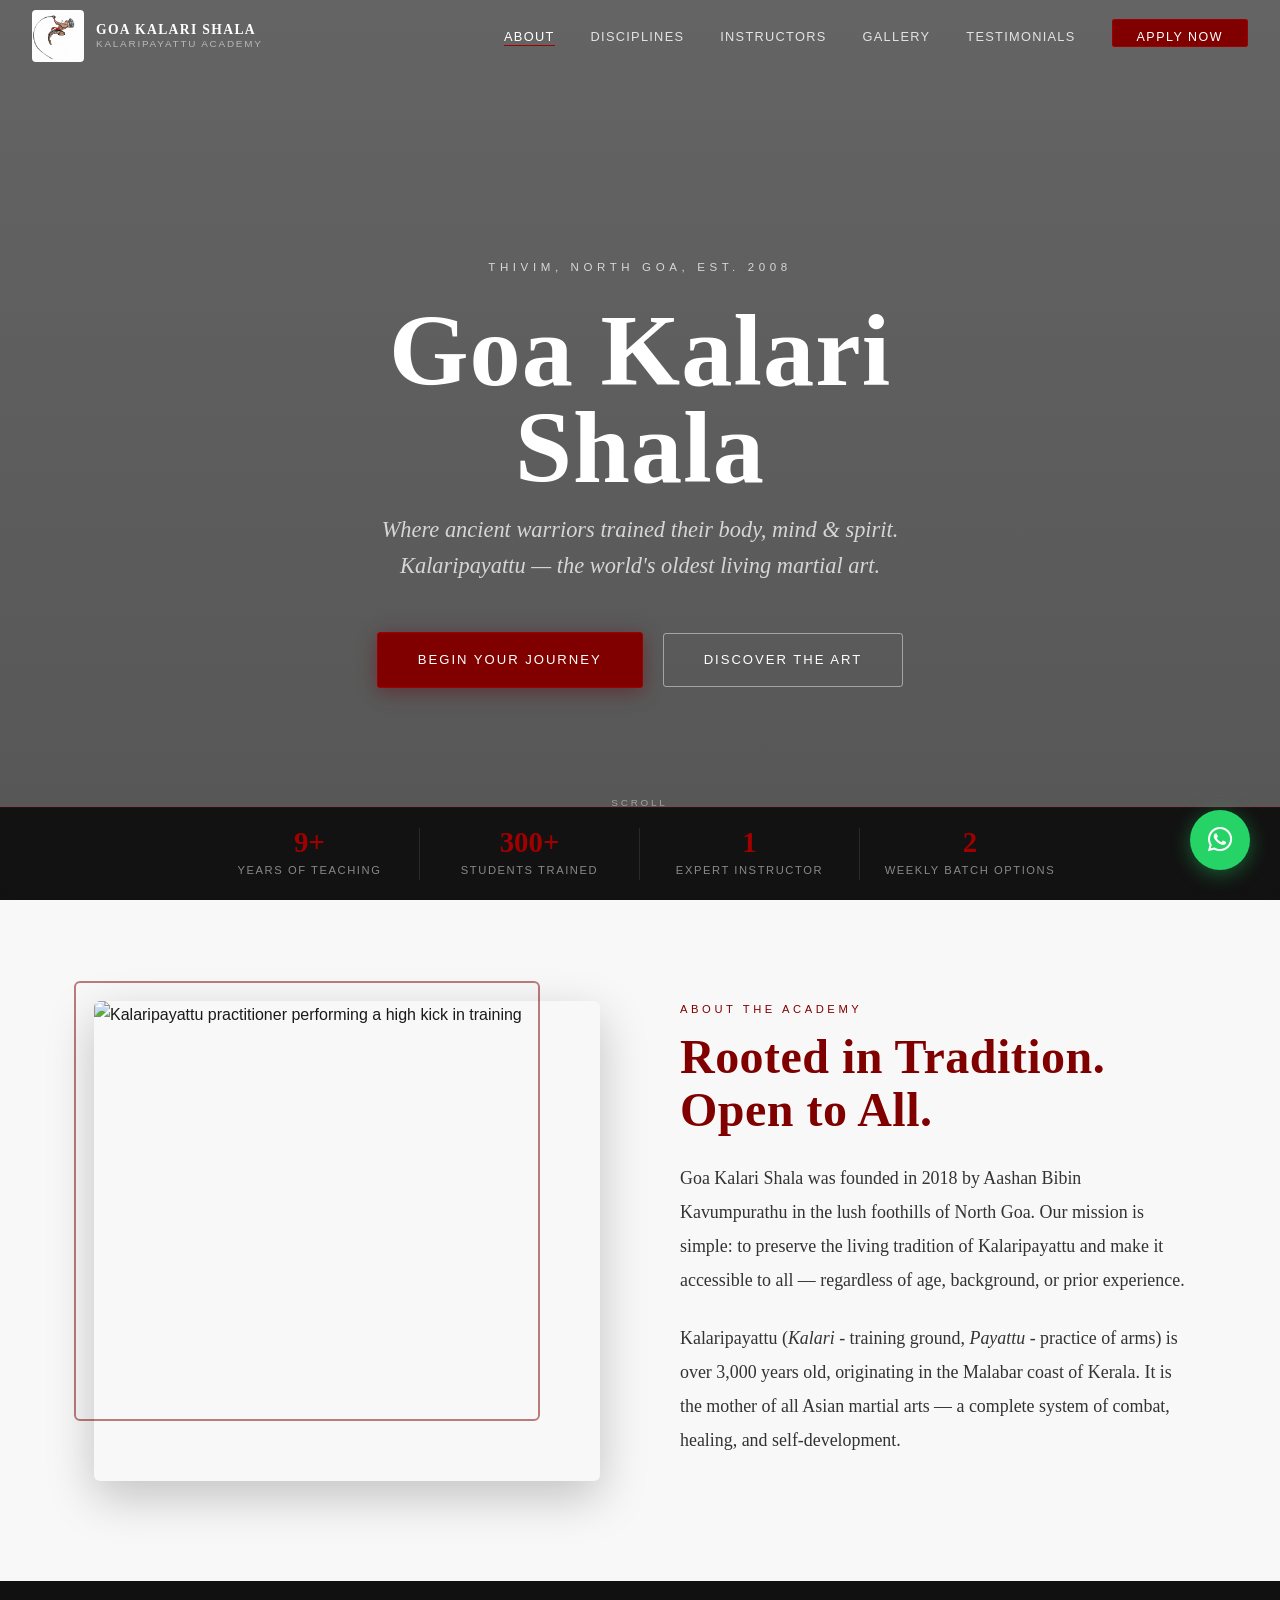
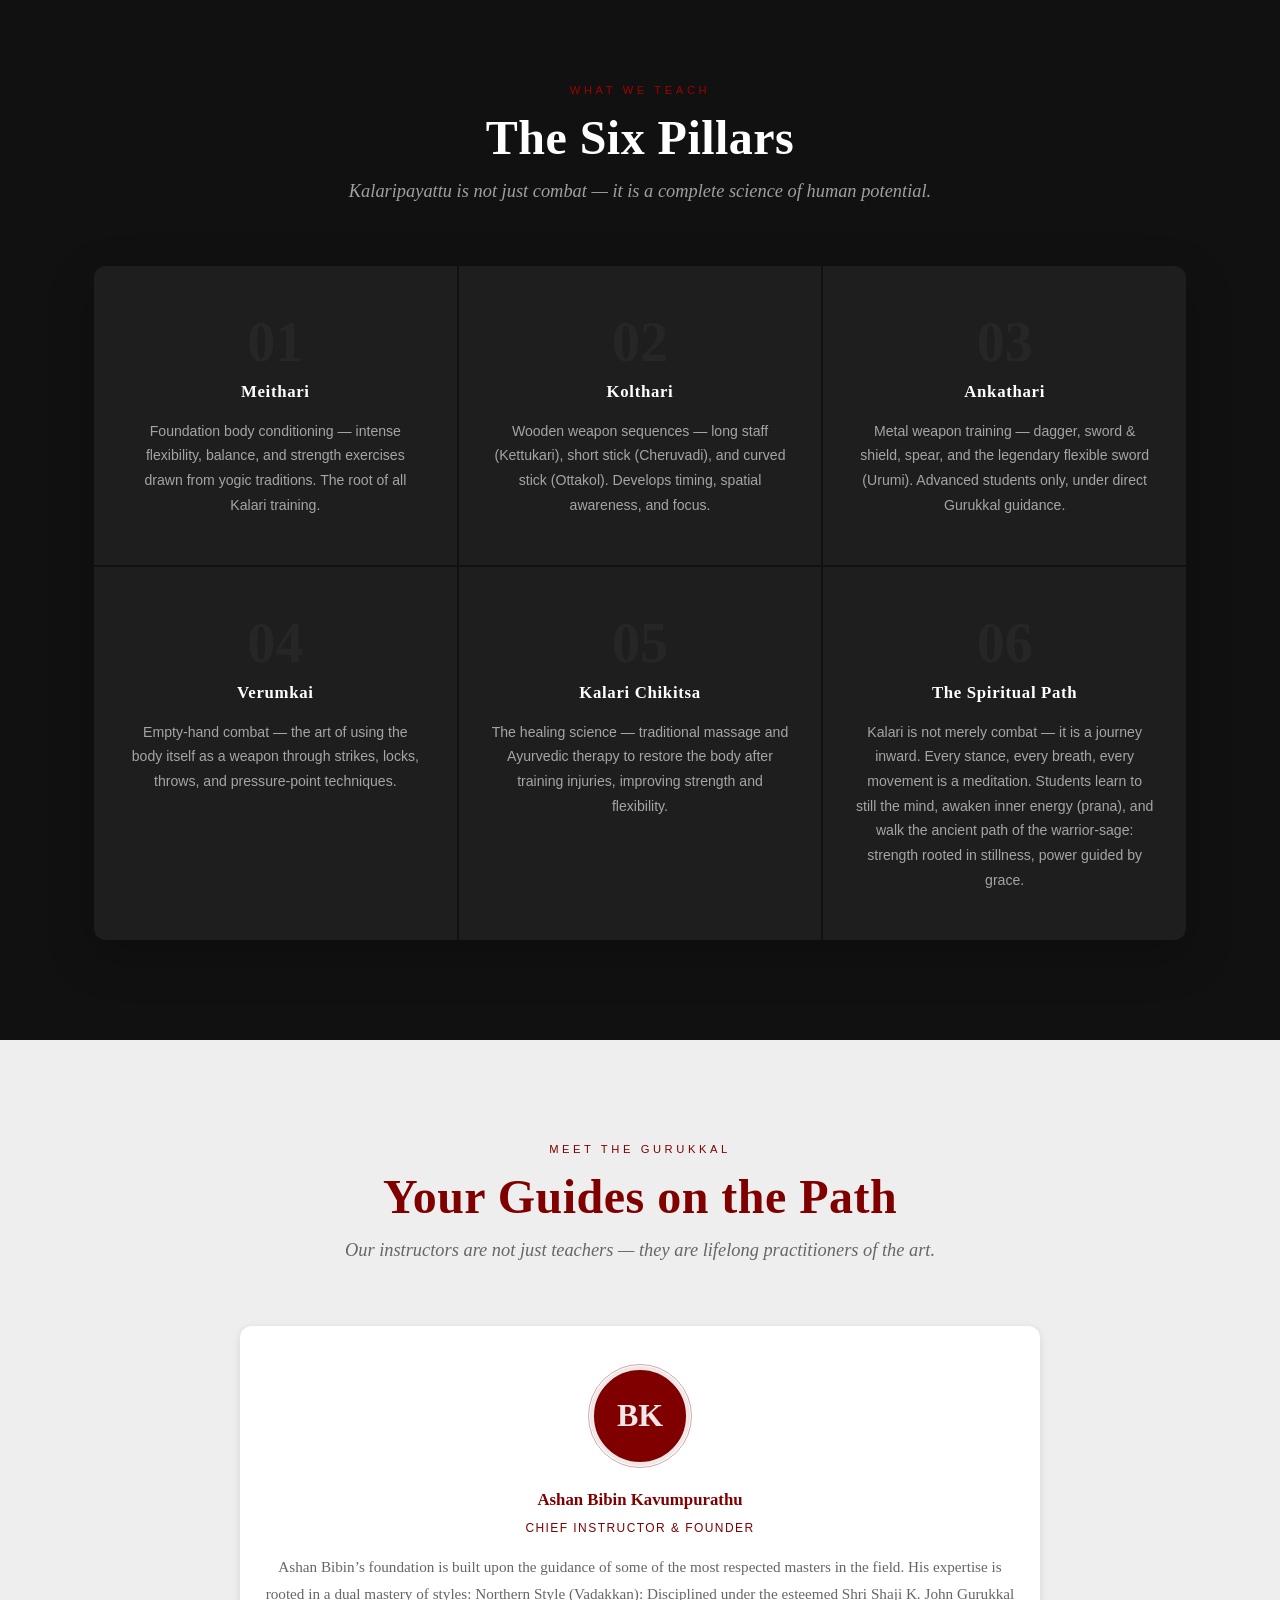
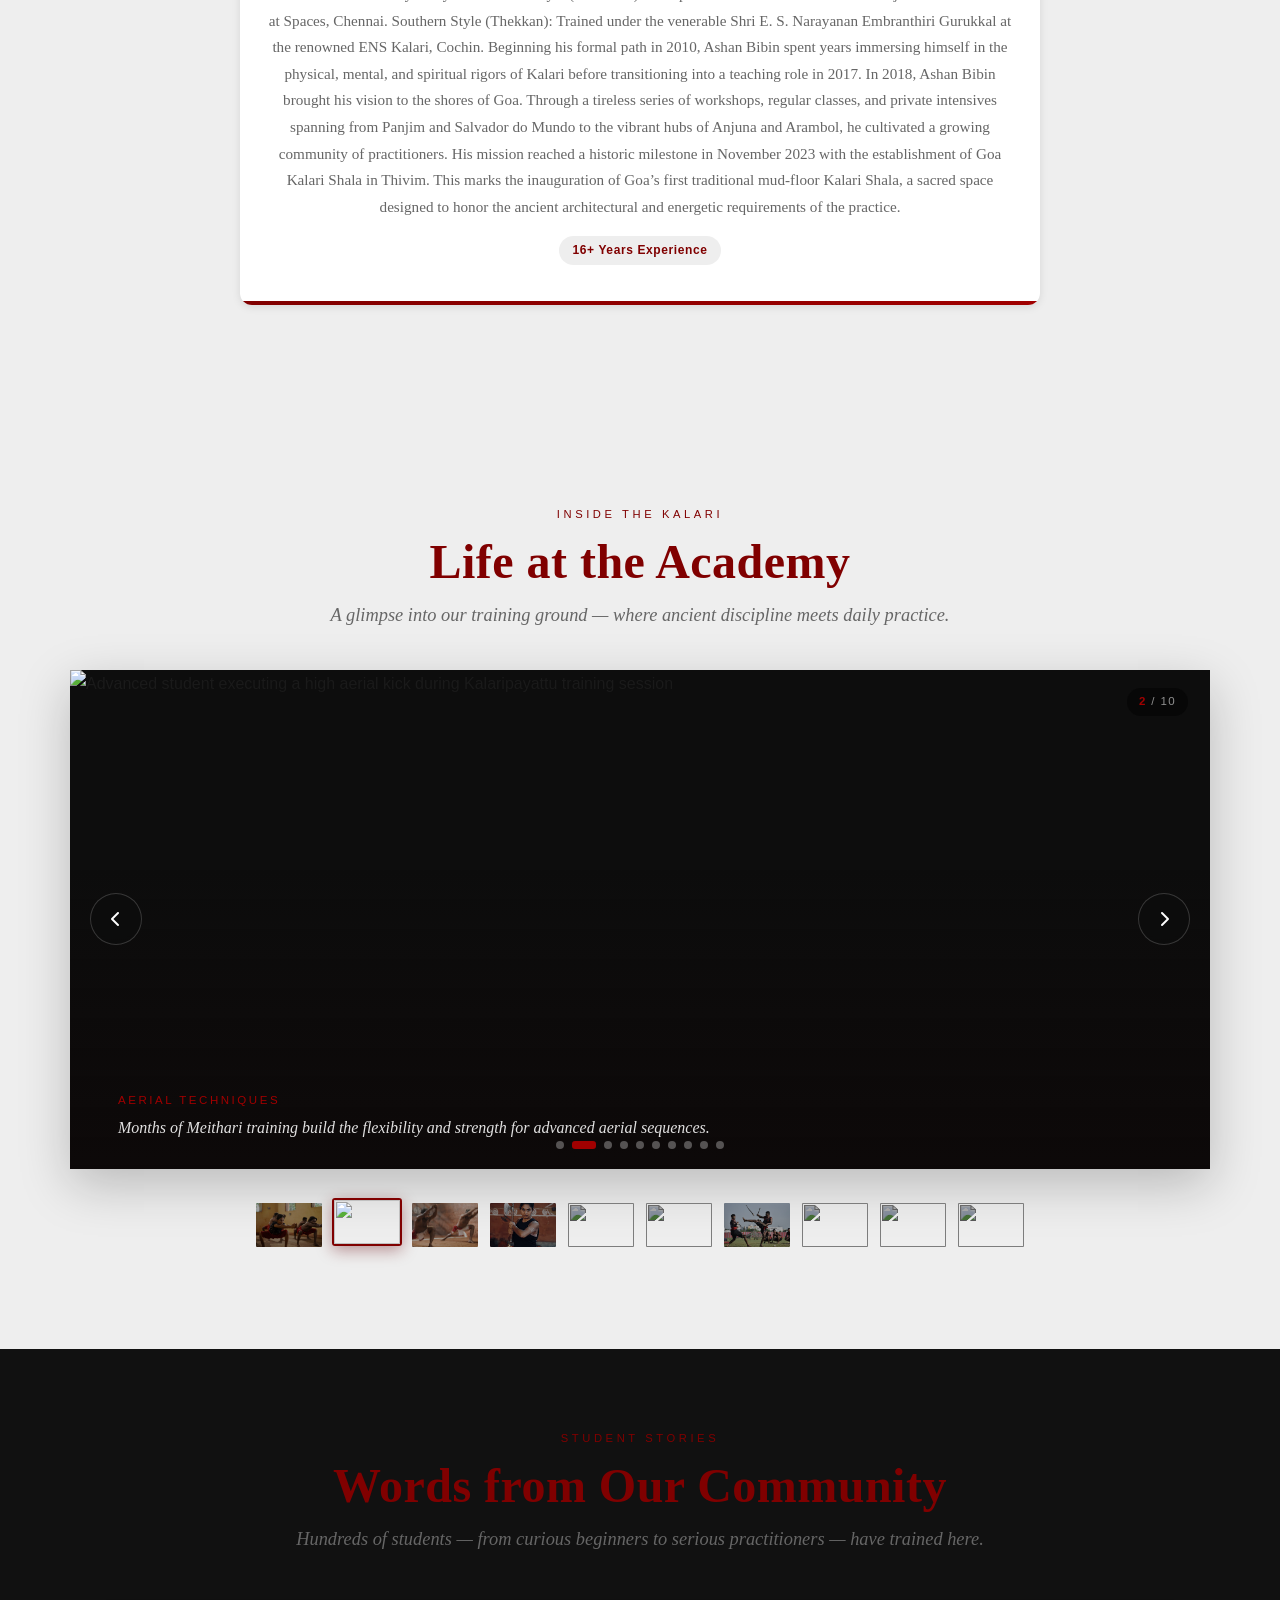
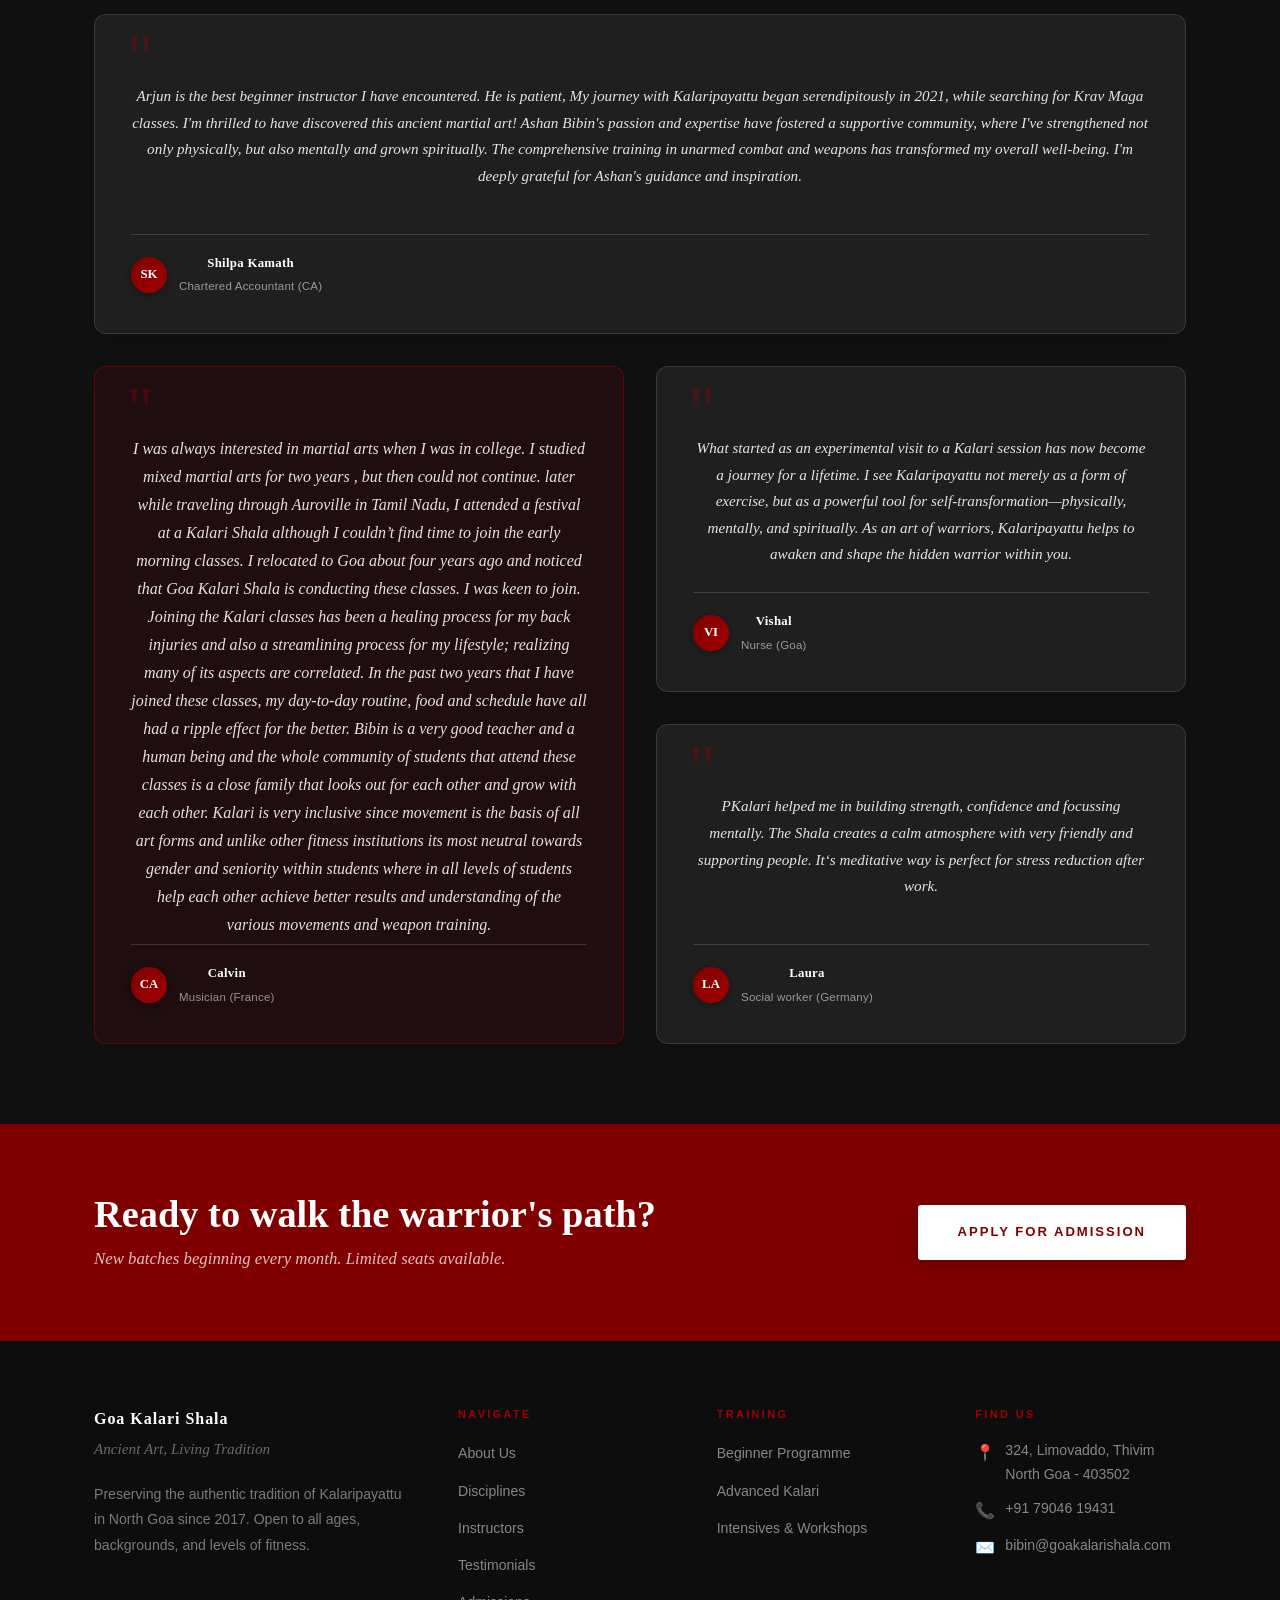
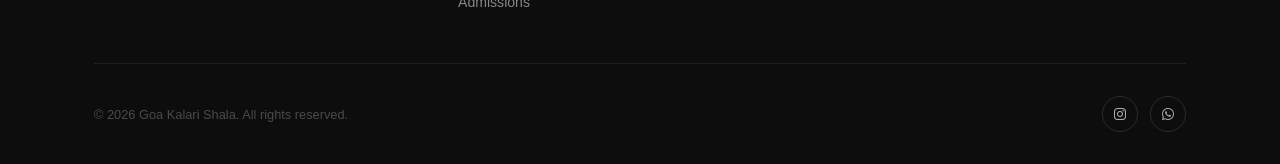
==== commit 95960f74: "final changes to website content and style." ====
--- a/index.html
+++ b/index.html
@@ -85,19 +85,19 @@
     <div class="hero-stats" aria-label="Academy highlights">
       <div class="hero-stats-inner container">
         <div class="hero-stat">
-          <div class="hero-stat-num" data-count="15" data-suffix="+">15+</div>
+          <div class="hero-stat-num" data-count="9" data-suffix="+">9+</div>
           <div class="hero-stat-label">Years of Teaching</div>
         </div>
         <div class="hero-stat">
-          <div class="hero-stat-num" data-count="800" data-suffix="+">800+</div>
+          <div class="hero-stat-num" data-count="300" data-suffix="+">300+</div>
           <div class="hero-stat-label">Students Trained</div>
         </div>
         <div class="hero-stat">
-          <div class="hero-stat-num" data-count="3">3</div>
-          <div class="hero-stat-label">Expert Instructors</div>
+          <div class="hero-stat-num" data-count="1">1</div>
+          <div class="hero-stat-label">Expert Instructor</div>
         </div>
         <div class="hero-stat">
-          <div class="hero-stat-num" data-count="4">4</div>
+          <div class="hero-stat-num" data-count="2">2</div>
           <div class="hero-stat-label">Weekly Batch Options</div>
         </div>
       </div>
@@ -115,15 +115,11 @@
         <!-- Image side -->
         <div class="about-img-wrap reveal">
           <img
-            src="https://images.unsplash.com/photo-1555597673-b21d5c935865?w=800&q=80"
+            src="images/image11.jpg"
             alt="Kalaripayattu practitioner performing a high kick in training"
             class="about-img"
             loading="lazy"
           />
-          <div class="about-badge" aria-hidden="true">
-            <strong>15+</strong>
-            <span>Yrs Exp.</span>
-          </div>
         </div>
 
         <!-- Text side -->
@@ -144,24 +140,6 @@
             the mother of all Asian martial arts — a complete system of combat, healing, and 
             self-development.
           </p>
-          <div class="about-features">
-            <div class="about-feature">
-              <div class="about-feature-icon">🌿</div>
-              <div class="about-feature-text">Traditional Kalari training ground (Kuzhikal)</div>
-            </div>
-            <div class="about-feature">
-              <div class="about-feature-icon">⚔️</div>
-              <div class="about-feature-text">Authentic weapons training — stick, sword, spear</div>
-            </div>
-            <div class="about-feature">
-              <div class="about-feature-icon">🧘</div>
-              <div class="about-feature-text">Kalari massage therapy (Dhanwanthari)</div>
-            </div>
-            <div class="about-feature">
-              <div class="about-feature-icon">👨‍👩‍👧</div>
-              <div class="about-feature-text">Children, adults &amp; women-only batches</div>
-            </div>
-          </div>
         </div>
 
       </div>
@@ -184,7 +162,6 @@
 
         <div class="discipline-card reveal reveal-delay-1">
           <div class="discipline-num" aria-hidden="true">01</div>
-          <div class="discipline-icon" aria-hidden="true">🤸</div>
           <h3 class="discipline-title">Meithari</h3>
           <p class="discipline-body">
             Foundation body conditioning — intense flexibility, balance, and strength 
@@ -194,7 +171,6 @@
 
         <div class="discipline-card reveal reveal-delay-2">
           <div class="discipline-num" aria-hidden="true">02</div>
-          <div class="discipline-icon" aria-hidden="true">🥋</div>
           <h3 class="discipline-title">Kolthari</h3>
           <p class="discipline-body">
             Wooden weapon sequences — long staff (Kettukari), short stick (Cheruvadi), 
@@ -204,7 +180,6 @@
 
         <div class="discipline-card reveal reveal-delay-3">
           <div class="discipline-num" aria-hidden="true">03</div>
-          <div class="discipline-icon" aria-hidden="true">⚔️</div>
           <h3 class="discipline-title">Ankathari</h3>
           <p class="discipline-body">
             Metal weapon training — dagger, sword &amp; shield, spear, and the legendary 
@@ -214,7 +189,6 @@
 
         <div class="discipline-card reveal reveal-delay-1">
           <div class="discipline-num" aria-hidden="true">04</div>
-          <div class="discipline-icon" aria-hidden="true">🙌</div>
           <h3 class="discipline-title">Verumkai</h3>
           <p class="discipline-body">
             Empty-hand combat — the art of using the body itself as a weapon through 
@@ -224,7 +198,6 @@
 
         <div class="discipline-card reveal reveal-delay-2">
           <div class="discipline-num" aria-hidden="true">05</div>
-          <div class="discipline-icon" aria-hidden="true">💆</div>
           <h3 class="discipline-title">Kalari Chikitsa</h3>
           <p class="discipline-body">
             The healing science — traditional massage and Ayurvedic therapy to restore 
@@ -234,7 +207,6 @@
 
         <div class="discipline-card reveal reveal-delay-3">
           <div class="discipline-num" aria-hidden="true">06</div>
-          <div class="discipline-icon" aria-hidden="true">🪔</div>
           <h3 class="discipline-title">The Spiritual Path</h3>
           <p class="discipline-body">
             Kalari is not merely combat — it is a journey inward. Every stance, 
@@ -263,40 +235,19 @@
       <div class="instructors-grid">
 
         <article class="instructor-card reveal reveal-delay-1">
-          <div class="instructor-avatar" aria-hidden="true">NN</div>
-          <h3 class="instructor-name">Gurukkal Narayanan Nair</h3>
+          <div class="instructor-avatar" aria-hidden="true">BK</div>
+          <h3 class="instructor-name">Ashan Bibin Kavumpurathu</h3>
           <p class="instructor-role">Chief Instructor &amp; Founder</p>
           <p class="instructor-bio">
-            A lineage student of the legendary Thaikkal tradition, Gurukkal Narayanan 
-            began his Kalari training at age 7 in Palakkad, Kerala. He brings over 
-            three decades of unbroken practice and has trained students across India, 
-            Germany, and Japan.
-          </p>
-          <span class="instructor-years">32 Years Experience</span>
-        </article>
-
-        <article class="instructor-card reveal reveal-delay-2">
-          <div class="instructor-avatar" aria-hidden="true">PM</div>
-          <h3 class="instructor-name">Priya Menon</h3>
-          <p class="instructor-role">Senior Instructor — Women's Batches</p>
-          <p class="instructor-bio">
-            Priya is one of the few female Kalari masters in Goa. A former national-level 
-            gymnast, she combines deep martial technique with exceptional athletic ability 
-            and specialises in teaching women and children.
-          </p>
-          <span class="instructor-years">14 Years Experience</span>
-        </article>
-
-        <article class="instructor-card reveal reveal-delay-3">
-          <div class="instructor-avatar" aria-hidden="true">AK</div>
-          <h3 class="instructor-name">Arjun Krishnan</h3>
-          <p class="instructor-role">Instructor — Youth &amp; Beginner Batches</p>
-          <p class="instructor-bio">
-            Arjun grew up training under Gurukkal Narayanan and is the academy's 
-            in-house specialist for beginner induction and youth programming. 
-            Energetic, patient, and deeply enthusiastic about the art's future.
-          </p>
-          <span class="instructor-years">9 Years Experience</span>
+            Ashan Bibin’s foundation is built upon the guidance of some of the most respected masters in the field. His expertise is rooted in a dual mastery of styles:
+            Northern Style (Vadakkan): Disciplined under the esteemed Shri Shaji K. John Gurukkal at Spaces, Chennai.
+            Southern Style (Thekkan): Trained under the venerable Shri E. S. Narayanan Embranthiri Gurukkal at the renowned ENS Kalari, Cochin.
+            Beginning his formal path in 2010, Ashan Bibin spent years immersing himself in the physical, mental, and spiritual rigors of Kalari before transitioning into a teaching role in 2017.
+
+            In 2018, Ashan Bibin brought his vision to the shores of Goa. Through a tireless series of workshops, regular classes, and private intensives spanning from Panjim and Salvador do Mundo to the vibrant hubs of Anjuna and Arambol, he cultivated a growing community of practitioners.
+            His mission reached a historic milestone in November 2023 with the establishment of Goa Kalari Shala in Thivim. This marks the inauguration of Goa’s first traditional mud-floor Kalari Shala, a sacred space designed to honor the ancient architectural and energetic requirements of the practice.
+          </p>
+          <span class="instructor-years">16+ Years Experience</span>
         </article>
 
       </div>
@@ -321,7 +272,7 @@
       <!-- Slide track -->
       <div class="gallery-track" id="gallery-track">
 
-        <figure class="gallery-slide" role="group" aria-roledescription="slide" aria-label="1 of 8">
+        <figure class="gallery-slide" role="group" aria-roledescription="slide" aria-label="1 of 10">
           <img
             src="images/image1.jpg"
             alt="Kalaripayattu students performing warm-up exercises in an open-air Kalari training space, early morning light"
@@ -334,9 +285,9 @@
           </figcaption>
         </figure>
 
-        <figure class="gallery-slide" role="group" aria-roledescription="slide" aria-label="2 of 8">
-          <img
-            src="images/image2.webp"
+        <figure class="gallery-slide" role="group" aria-roledescription="slide" aria-label="2 of 10">
+          <img
+            src="images/image2.jpg"
             alt="Advanced student executing a high aerial kick during Kalaripayattu training session"
             class="gallery-img"
             loading="lazy"
@@ -347,7 +298,7 @@
           </figcaption>
         </figure>
 
-        <figure class="gallery-slide" role="group" aria-roledescription="slide" aria-label="3 of 8">
+        <figure class="gallery-slide" role="group" aria-roledescription="slide" aria-label="3 of 10">
           <img
             src="images/image3.jpg"
             alt="Gurukkal demonstrating traditional wooden staff (Kettukari) technique to students in the Kalari shala"
@@ -360,7 +311,7 @@
           </figcaption>
         </figure>
 
-        <figure class="gallery-slide" role="group" aria-roledescription="slide" aria-label="4 of 8">
+        <figure class="gallery-slide" role="group" aria-roledescription="slide" aria-label="4 of 10">
           <img
             src="images/image4.jpg"
             alt="Children's Kalaripayattu batch in a row performing synchronised stance exercises in the training hall"
@@ -373,9 +324,9 @@
           </figcaption>
         </figure>
 
-        <figure class="gallery-slide" role="group" aria-roledescription="slide" aria-label="5 of 8">
-          <img
-            src="images/image5.avif"
+        <figure class="gallery-slide" role="group" aria-roledescription="slide" aria-label="5 of 10">
+          <img
+            src="images/image5.jpg"
             alt="Traditional oil lamp (nilavilakku) lit at the entrance of the Kalaripayattu training hall at dusk"
             class="gallery-img"
             loading="lazy"
@@ -386,9 +337,9 @@
           </figcaption>
         </figure>
 
-        <figure class="gallery-slide" role="group" aria-roledescription="slide" aria-label="6 of 8">
-          <img
-            src="images/image6.webp"
+        <figure class="gallery-slide" role="group" aria-roledescription="slide" aria-label="6 of 10">
+          <img
+            src="images/image6.jpg"
             alt="Kalaripayattu practitioner in dynamic spear form practice"
             class="gallery-img"
             loading="lazy"
@@ -399,7 +350,7 @@
           </figcaption>
         </figure>
 
-        <figure class="gallery-slide" role="group" aria-roledescription="slide" aria-label="7 of 8">
+        <figure class="gallery-slide" role="group" aria-roledescription="slide" aria-label="7 of 10">
           <img
             src="images/image7.jpg"
             alt="Small group learning therapeutic Kalari massage techniques"
@@ -412,9 +363,9 @@
           </figcaption>
         </figure>
 
-        <figure class="gallery-slide" role="group" aria-roledescription="slide" aria-label="8 of 8">
-          <img
-            src="images/image8.webp"
+        <figure class="gallery-slide" role="group" aria-roledescription="slide" aria-label="8 of 10">
+          <img
+            src="images/image8.jpg"
             alt="Evening meditation and focus training in the serene Kalari courtyard"
             class="gallery-img"
             loading="lazy"
@@ -424,7 +375,31 @@
             Mind-body integration at dusk—the disciplined calm that completes every warrior’s day.
           </figcaption>
         </figure>
-      </div><!-- /.gallery-track -->
+        <figure class="gallery-slide" role="group" aria-roledescription="slide" aria-label="9 of 10">
+          <img
+            src="images/image9.jpg"
+            alt="Kalaripayattu training session at the academy"
+            class="gallery-img"
+            loading="lazy"
+          />
+          <figcaption class="gallery-caption">
+            <span class="gallery-caption-label">Advanced Training</span>
+            Pushing boundaries with advanced techniques and traditional wisdom.
+          </figcaption>
+        </figure>
+
+        <figure class="gallery-slide" role="group" aria-roledescription="slide" aria-label="10 of 10">
+          <img
+            src="images/image10.jpg"
+            alt="Community gathering at Goa Kalari Shala"
+            class="gallery-img"
+            loading="lazy"
+          />
+          <figcaption class="gallery-caption">
+            <span class="gallery-caption-label">Our Community</span>
+            United by tradition, strengthened by practice—the Kalari family grows together.
+          </figcaption>
+        </figure>      </div><!-- /.gallery-track -->
 
       <!-- Arrow controls -->
       <button class="gallery-btn gallery-btn-prev" id="gallery-prev" aria-label="Previous photo">
@@ -441,9 +416,11 @@
         <button class="gallery-dot"        role="tab" aria-selected="false" aria-label="Photo 3" data-index="2"></button>
         <button class="gallery-dot"        role="tab" aria-selected="false" aria-label="Photo 4" data-index="3"></button>
         <button class="gallery-dot"        role="tab" aria-selected="false" aria-label="Photo 5" data-index="4"></button>
-                <button class="gallery-dot"        role="tab" aria-selected="false" aria-label="Photo 6" data-index="5"></button>
+        <button class="gallery-dot"        role="tab" aria-selected="false" aria-label="Photo 6" data-index="5"></button>
         <button class="gallery-dot"        role="tab" aria-selected="false" aria-label="Photo 7" data-index="6"></button>
         <button class="gallery-dot"        role="tab" aria-selected="false" aria-label="Photo 8" data-index="7"></button>
+        <button class="gallery-dot"        role="tab" aria-selected="false" aria-label="Photo 9" data-index="8"></button>
+        <button class="gallery-dot"        role="tab" aria-selected="false" aria-label="Photo 10" data-index="9"></button>
       </div>
 
       <!-- Slide counter -->
@@ -460,7 +437,7 @@
           <img src="images/image1.jpg" alt="" aria-hidden="true" />
         </button>
         <button class="gallery-thumb" data-index="1" aria-label="View photo 2: Aerial Techniques">
-          <img src="images/image2.webp" alt="" aria-hidden="true" />
+          <img src="images/image2.jpg" alt="" aria-hidden="true" />
         </button>
         <button class="gallery-thumb" data-index="2" aria-label="View photo 3: Kolthari">
           <img src="images/image3.jpg" alt="" aria-hidden="true" />
@@ -469,16 +446,22 @@
           <img src="images/image4.jpg" alt="" aria-hidden="true" />
         </button>
         <button class="gallery-thumb" data-index="4" aria-label="View photo 5: Kalari Spirit">
-          <img src="images/image5.avif" alt="" aria-hidden="true" />
+          <img src="images/image5.jpg" alt="" aria-hidden="true" />
         </button>
         <button class="gallery-thumb" data-index="5" aria-label="View photo 6: Mastering the Spear">
-          <img src="images/image6.webp" alt="" aria-hidden="true" />
+          <img src="images/image6.jpg" alt="" aria-hidden="true" />
         </button>
         <button class="gallery-thumb" data-index="6" aria-label="View photo 7: Kalari Chikitsa">
           <img src="images/image7.jpg" alt="" aria-hidden="true" />
         </button>
         <button class="gallery-thumb" data-index="7" aria-label="View photo 8: Evening Focus">
-          <img src="images/image8.webp" alt="" aria-hidden="true" />
+          <img src="images/image8.jpg" alt="" aria-hidden="true" />
+        </button>
+        <button class="gallery-thumb" data-index="8" aria-label="View photo 9: Evening Focus">
+          <img src="images/image9.jpg" alt="" aria-hidden="true" />
+        </button>
+        <button class="gallery-thumb" data-index="9" aria-label="View photo 10: Evening Focus">
+          <img src="images/image10.jpg" alt="" aria-hidden="true" />
         </button>
       </div>
     </div>
@@ -504,17 +487,16 @@
         <blockquote class="testimonial-card testimonial-featured reveal reveal-delay-1">
           <span class="testimonial-quote-mark" aria-hidden="true">"</span>
           <p class="testimonial-text">
-            I came to Goa Kalari Shala with a chronic back injury that two years of physiotherapy 
-            hadn't fixed. Within four months of training under Gurukkal Narayanan, the pain 
-            was gone and I was moving better than I had in a decade. This is not just a 
-            martial art — it is a complete system for human health.
-          </p>
-          <div class="testimonial-stars" aria-label="5 stars">★★★★★</div>
+            I was always interested in martial arts when I was in college. I studied mixed martial arts for two years , but then could not continue. later while traveling through Auroville in Tamil Nadu, I attended a festival at a Kalari Shala although I couldn’t find time to join the early morning classes. I relocated to Goa about four years ago and noticed that Goa Kalari Shala is conducting these classes. I was keen to join.
+            Joining the Kalari classes has been a healing process for my back injuries and also a streamlining process for my lifestyle; realizing many of its aspects are correlated. In the past two years that I have joined these classes, my day-to-day routine, food and schedule have all had a ripple effect for the better. 
+            Bibin is a very good teacher and a human being and the whole community of students that attend these classes is a close family that looks out for each other and grow with each other. 
+            Kalari is very inclusive since movement is the basis of all art forms and unlike other fitness institutions its most neutral towards gender and seniority within students where in all levels of students help each other achieve better results and understanding of the various movements and weapon training.
+          </p>
           <footer class="testimonial-author">
-            <div class="testimonial-avatar" aria-hidden="true">RS</div>
+            <div class="testimonial-avatar" aria-hidden="true">CA</div>
             <div>
-              <div class="testimonial-name">Ravi Sharma</div>
-              <div class="testimonial-detail">Software Engineer, Panaji · 2 years training</div>
+              <div class="testimonial-name">Calvin</div>
+              <div class="testimonial-detail">Musician (France)</div>
             </div>
           </footer>
         </blockquote>
@@ -522,16 +504,15 @@
         <blockquote class="testimonial-card reveal reveal-delay-2">
           <span class="testimonial-quote-mark" aria-hidden="true">"</span>
           <p class="testimonial-text">
-            Priya is an extraordinary teacher. My daughter has been training since age 8 
-            and her confidence, focus, and physical fitness have transformed completely. 
-            Best investment we have ever made as parents.
-          </p>
-          <div class="testimonial-stars" aria-label="5 stars">★★★★★</div>
+            PKalari helped me in building strength, confidence and focussing mentally.
+            The Shala creates a calm atmosphere with very friendly and supporting people.
+            It‘s meditative way is perfect for stress reduction after work.
+          </p>
           <footer class="testimonial-author">
-            <div class="testimonial-avatar" aria-hidden="true">LD</div>
+            <div class="testimonial-avatar" aria-hidden="true">LA</div>
             <div>
-              <div class="testimonial-name">Lata D'Souza</div>
-              <div class="testimonial-detail">Parent, Mapusa · Child training since 2020</div>
+              <div class="testimonial-name">Laura</div>
+              <div class="testimonial-detail">Social worker (Germany)</div>
             </div>
           </footer>
         </blockquote>
@@ -539,16 +520,15 @@
         <blockquote class="testimonial-card reveal reveal-delay-1">
           <span class="testimonial-quote-mark" aria-hidden="true">"</span>
           <p class="testimonial-text">
-            I visited from Berlin for a 3-week intensive and it was life-changing. 
-            The level of knowledge here is unmatched. Gurukkal is a true master — 
-            humble, precise, and deeply generous with his teachings.
-          </p>
-          <div class="testimonial-stars" aria-label="5 stars">★★★★★</div>
+            What started as an experimental visit to a Kalari session has now become a journey for a lifetime.
+            I see Kalaripayattu not merely as a form of exercise, but as a powerful tool for self-transformation—physically, mentally, and spiritually.
+            As an art of warriors, Kalaripayattu helps to awaken and shape the hidden warrior within you.
+          </p>
           <footer class="testimonial-author">
-            <div class="testimonial-avatar" aria-hidden="true">MH</div>
+            <div class="testimonial-avatar" aria-hidden="true">VI</div>
             <div>
-              <div class="testimonial-name">Markus Hoffmann</div>
-              <div class="testimonial-detail">Martial artist, Berlin · Intensive student</div>
+              <div class="testimonial-name">Vishal</div>
+              <div class="testimonial-detail">Nurse (Goa)</div>
             </div>
           </footer>
         </blockquote>
@@ -557,36 +537,19 @@
           <span class="testimonial-quote-mark" aria-hidden="true">"</span>
           <p class="testimonial-text">
             Arjun is the best beginner instructor I have encountered. He is patient, 
-            methodical, and genuinely passionate. I had zero fitness background and 
-            felt completely at ease from day one.
-          </p>
-          <div class="testimonial-stars" aria-label="5 stars">★★★★★</div>
+            My journey with Kalaripayattu began serendipitously in 2021, while searching for Krav Maga classes.
+            I'm thrilled to have discovered this ancient martial art! Ashan Bibin's passion and expertise have fostered a supportive community, where I've strengthened not only physically, but also mentally and grown spiritually.
+            The comprehensive training in unarmed combat and weapons has transformed my overall well-being.
+            I'm deeply grateful for Ashan's guidance and inspiration.
+          </p>
           <footer class="testimonial-author">
-            <div class="testimonial-avatar" aria-hidden="true">NK</div>
+            <div class="testimonial-avatar" aria-hidden="true">SK</div>
             <div>
-              <div class="testimonial-name">Neha Kulkarni</div>
-              <div class="testimonial-detail">Graphic designer, Goa · 8 months training</div>
+              <div class="testimonial-name">Shilpa Kamath</div>
+              <div class="testimonial-detail">Chartered Accountant (CA)</div>
             </div>
           </footer>
         </blockquote>
-
-        <blockquote class="testimonial-card reveal reveal-delay-3">
-          <span class="testimonial-quote-mark" aria-hidden="true">"</span>
-          <p class="testimonial-text">
-            As a professional dancer, the Kalari choreography sessions have given my 
-            performances a completely new dimension. The movement vocabulary you gain 
-            here is extraordinary.
-          </p>
-          <div class="testimonial-stars" aria-label="5 stars">★★★★★</div>
-          <footer class="testimonial-author">
-            <div class="testimonial-avatar" aria-hidden="true">AV</div>
-            <div>
-              <div class="testimonial-name">Ananya Varma</div>
-              <div class="testimonial-detail">Classical dancer, Panjim · 1.5 years training</div>
-            </div>
-          </footer>
-        </blockquote>
-
       </div>
     </div>
   </section>
@@ -617,7 +580,7 @@
           <div class="footer-brand-name">Goa Kalari Shala</div>
           <div class="footer-brand-tagline">Ancient Art, Living Tradition</div>
           <p class="footer-about">
-            Preserving the authentic tradition of Kalaripayattu in North Goa since 2008.
+            Preserving the authentic tradition of Kalaripayattu in North Goa since 2017.
             Open to all ages, backgrounds, and levels of fitness.
           </p>
         </div>
@@ -638,8 +601,6 @@
           <ul class="footer-links" role="list">
             <li><a href="#">Beginner Programme</a></li>
             <li><a href="#">Advanced Kalari</a></li>
-            <li><a href="#">Children's Batch</a></li>
-            <li><a href="#">Women Only Batch</a></li>
             <li><a href="#">Intensives &amp; Workshops</a></li>
           </ul>
         </div>
@@ -649,15 +610,15 @@
           <address style="font-style:normal">
             <div class="footer-contact-item">
               <span class="icon" aria-hidden="true">📍</span>
-              <span>Survey No. 12, Near Mapusa Bus Stand,<br>Mapusa, North Goa — 403507</span>
+              <span>324, Limovaddo, Thivim<br>North Goa - 403502</span>
             </div>
             <div class="footer-contact-item">
               <span class="icon" aria-hidden="true">📞</span>
-              <a href="tel:+919876543210" style="color:inherit">+91 98765 43210</a>
+              <a href="tel:+917904619431" style="color:inherit">+91 79046 19431</a>
             </div>
             <div class="footer-contact-item">
               <span class="icon" aria-hidden="true">✉️</span>
-              <a href="mailto:info@kalarideva.in" style="color:inherit">info@kalarideva.in</a>
+              <a href="mailto:bibin@goakalarishala.com" style="color:inherit">bibin@goakalarishala.com</a>
             </div>
           </address>
         </div>
@@ -669,15 +630,20 @@
           © 2026 Goa Kalari Shala. All rights reserved.
         </p>
         <nav class="footer-social" aria-label="Social media links">
-          <a href="#" aria-label="Facebook"><i class="fab fa-facebook-f" aria-hidden="true"></i></a>
-          <a href="#" aria-label="Instagram"><i class="fab fa-instagram" aria-hidden="true"></i></a>
-          <a href="#" aria-label="YouTube"><i class="fab fa-youtube" aria-hidden="true"></i></a>
-          <a href="#" aria-label="WhatsApp"><i class="fab fa-whatsapp" aria-hidden="true"></i></a>
+          <!-- <a href="#" aria-label="Facebook"><i class="fab fa-facebook-f" aria-hidden="true"></i></a> -->
+          <a href="https://www.instagram.com/goakalarishala?igsh=dHZnbG1oZzdlNGQw" aria-label="Instagram"><i class="fab fa-instagram" aria-hidden="true"></i></a>
+          <!-- <a href="#" aria-label="YouTube"><i class="fab fa-youtube" aria-hidden="true"></i></a> -->
+          <a href="https://wa.me/+917904619431" aria-label="WhatsApp"><i class="fab fa-whatsapp" aria-hidden="true"></i></a>
         </nav>
       </div>
 
     </div>
   </footer>
+
+  <!-- Floating WhatsApp Button -->
+  <a href="https://wa.me/+917904619431" class="whatsapp-float" target="_blank" aria-label="Contact us on WhatsApp">
+    <i class="fab fa-whatsapp" aria-hidden="true"></i>
+  </a>
 
   <script src="js/main.js"></script>
 </body>
--- a/css/style.css
+++ b/css/style.css
@@ -191,15 +191,14 @@
 .hero-bg {
   position: absolute; inset: 0;
   background:
-    linear-gradient(160deg, rgba(13,13,13,.94) 0%, rgba(101,0,11,.75) 55%, rgba(136,45,23,.55) 100%),
-    url('https://images.unsplash.com/photo-1544716278-ca5e3f4abd8c?w=1600&q=80') center/cover no-repeat;
+    linear-gradient(180deg, rgba(0,0,0,.60) 0%, rgba(0,0,0,.65) 100%),
+    linear-gradient(180deg, rgba(255,255,255,.275) 0%, rgba(240,240,240,.29) 100%),
+    url('../images/image2.jpg') center/cover no-repeat;
   z-index: 0;
 }
 .hero-bg::after {
   content: ''; position: absolute; inset: 0;
-  background-image:
-    radial-gradient(circle at 15% 80%, rgba(101,0,11,.2) 0%, transparent 50%),
-    radial-gradient(circle at 85% 20%, rgba(136,45,23,.15) 0%, transparent 50%);
+  background: none;
 }
 .hero-content {
   position: relative; z-index: 1;
@@ -209,7 +208,7 @@
   display: inline-block;
   font-family: var(--font-body);
   font-size: .72rem; letter-spacing: .4em; text-transform: uppercase;
-  color: var(--sienna-lt); margin-bottom: 24px;
+  color: rgba(255,255,255,.75); margin-bottom: 24px;
   opacity: 0; transform: translateY(20px);
   animation: fadeUp .8s .2s forwards;
 }
@@ -378,19 +377,21 @@
 .discipline-card:hover::before { transform: scaleX(1); }
 .discipline-num {
   font-family: var(--font-display); font-size: 3.5rem; font-weight: 700;
-  color: rgba(255,255,255,.04); line-height: 1; margin-bottom: -16px;
+  color: rgba(255,255,255,.04); line-height: 1; margin-bottom: 8px;
 }
 .discipline-icon { font-size: 2rem; margin-bottom: 16px; }
 .discipline-title {
   font-family: var(--font-display); font-size: 1.05rem; font-weight: 700;
   color: var(--white); letter-spacing: .04em; margin-bottom: 12px;
+  position: relative;
+  z-index: 1;
 }
 .discipline-body { font-size: .88rem; color: rgba(255,255,255,.6); line-height: 1.75; font-family: var(--font-body); }
 
 /* ═══════════════════════════════════════
    INSTRUCTORS
 ═══════════════════════════════════════ */
-.instructors-grid { display: grid; grid-template-columns: repeat(3, 1fr); gap: 32px; margin-top: 60px; }
+.instructors-grid { display: grid; grid-template-columns: 1fr; gap: 32px; margin-top: 60px; max-width: 800px; margin-left: auto; margin-right: auto; }
 .instructor-card {
   text-align: center; padding: 40px 24px; background: var(--white);
   border-radius: var(--radius-lg); box-shadow: var(--shadow-sm);
@@ -420,7 +421,41 @@
   font-size: .75rem; letter-spacing: .12em; text-transform: uppercase;
   color: var(--sienna); margin-bottom: 16px; font-family: var(--font-body);
 }
-.instructor-bio { font-family: var(--font-serif); font-size: 1rem; color: var(--muted); line-height: 1.75; }
+.instructor-bio { 
+  font-family: var(--font-serif); 
+  font-size: 0.95rem; 
+  color: var(--muted); 
+  line-height: 1.75; 
+  margin-bottom: 14px;
+}
+.instructor-bio:last-of-type {
+  margin-bottom: 0;
+}
+.instructor-bio-list {
+  list-style: none;
+  margin: 16px 0 20px 0;
+  padding: 0;
+}
+.instructor-bio-list li {
+  font-family: var(--font-serif);
+  font-size: 0.95rem;
+  color: var(--ink-mid);
+  line-height: 1.75;
+  margin-bottom: 10px;
+  padding-left: 20px;
+  position: relative;
+}
+.instructor-bio-list li::before {
+  content: '•';
+  position: absolute;
+  left: 0;
+  color: var(--rosewood);
+  font-weight: bold;
+}
+.instructor-bio-list strong {
+  color: var(--rosewood);
+  font-weight: 600;
+}
 .instructor-years {
   display: inline-block; margin-top: 16px; padding: 4px 14px;
   background: var(--cream-dk); border-radius: 20px;
@@ -431,37 +466,126 @@
 /* ═══════════════════════════════════════
    TESTIMONIALS
 ═══════════════════════════════════════ */
-.testimonials { background: var(--black-mid); }
-.testimonials-grid { display: grid; grid-template-columns: repeat(3, 1fr); gap: 24px; margin-top: 60px; }
+.testimonials { background: var(--black-mid); padding: 80px 0; }
+.testimonials-grid { 
+  display: grid; 
+  grid-template-columns: 1fr 1fr; 
+  gap: 32px; 
+  margin-top: 60px; 
+  max-width: 1200px;
+  margin-left: auto;
+  margin-right: auto;
+}
+.testimonials-grid > :nth-child(1) {
+  /* Calvin - left side spanning 2 rows */
+  grid-column: 1;
+  grid-row: 2 / 4;
+}
+.testimonials-grid > :nth-child(2) {
+  /* Laura - bottom right */
+  grid-column: 2;
+  grid-row: 3;
+}
+.testimonials-grid > :nth-child(3) {
+  /* Vishal - top right */
+  grid-column: 2;
+  grid-row: 2;
+}
+.testimonials-grid > :nth-child(4) {
+  /* Shilpa - spans full width on top */
+  grid-column: 1 / -1;
+  grid-row: 1;
+}
 .testimonial-card {
-  background: rgba(255,255,255,.04); border: 1px solid rgba(255,255,255,.08);
-  border-radius: var(--radius-lg); padding: 36px 32px; position: relative;
-  transition: background var(--transition), border-color var(--transition);
-}
-.testimonial-card:hover { background: rgba(255,255,255,.08); border-color: rgba(168,72,50,.45); }
+  background: rgba(255,255,255,.06); 
+  border: 1px solid rgba(255,255,255,.12);
+  border-radius: var(--radius-lg); 
+  padding: 40px 36px 36px; 
+  position: relative;
+  transition: all var(--transition);
+  display: flex;
+  flex-direction: column;
+  min-height: 320px;
+  box-shadow: 0 4px 20px rgba(0,0,0,.2);
+}
+.testimonial-card:hover { 
+  background: rgba(255,255,255,.10); 
+  border-color: rgba(160,0,0,.6);
+  transform: translateY(-4px);
+  box-shadow: 0 8px 32px rgba(0,0,0,.35);
+}
 .testimonial-quote-mark {
-  font-family: var(--font-serif); font-size: 5rem; line-height: .6;
-  color: var(--sienna); opacity: .45; margin-bottom: 8px; display: block;
+  font-family: var(--font-serif); 
+  font-size: 4rem; 
+  line-height: .6;
+  color: var(--sienna-lt); 
+  opacity: .35; 
+  margin-bottom: 16px; 
+  display: block;
+  position: absolute;
+  top: 24px;
+  left: 32px;
 }
 .testimonial-text {
-  font-family: var(--font-serif); font-size: 1.05rem; font-style: italic; font-weight: 400;
-  color: rgba(255,255,255,.82); line-height: 1.85; margin-bottom: 24px;
+  font-family: var(--font-serif); 
+  font-size: 0.95rem; 
+  font-style: italic; 
+  font-weight: 400;
+  color: rgba(255,255,255,.88); 
+  line-height: 1.75; 
+  margin-bottom: auto;
+  margin-top: 28px;
+  padding-bottom: 24px;
 }
 .testimonial-author {
-  display: flex; align-items: center; gap: 14px;
-  border-top: 1px solid rgba(255,255,255,.09); padding-top: 20px;
+  display: flex; 
+  align-items: center; 
+  gap: 12px;
+  border-top: 1px solid rgba(255,255,255,.15); 
+  padding-top: 18px;
+  margin-top: auto;
 }
 .testimonial-avatar {
-  width: 44px; height: 44px; border-radius: 50%; background: var(--rosewood);
-  display: grid; place-items: center;
-  font-family: var(--font-display); font-size: .9rem; font-weight: 700;
-  color: var(--white); flex-shrink: 0;
-}
-.testimonial-name { font-family: var(--font-display); font-size: .85rem; font-weight: 700; color: var(--white); }
-.testimonial-detail { font-size: .73rem; color: rgba(255,255,255,.45); margin-top: 2px; font-family: var(--font-body); }
-.testimonial-stars { color: var(--sienna-lt); font-size: .85rem; letter-spacing: 2px; }
+  width: 36px; 
+  height: 36px; 
+  border-radius: 50%; 
+  background: linear-gradient(135deg, var(--rosewood), var(--rosewood-lt));
+  display: grid; 
+  place-items: center;
+  font-family: var(--font-display); 
+  font-size: 0.8rem; 
+  font-weight: 700;
+  color: var(--white); 
+  flex-shrink: 0;
+  box-shadow: 0 2px 8px rgba(0,0,0,.3);
+}
+.testimonial-name { 
+  font-family: var(--font-display); 
+  font-size: 0.8rem; 
+  font-weight: 700; 
+  color: var(--white);
+  letter-spacing: 0.3px;
+}
+.testimonial-detail { 
+  font-size: 0.72rem; 
+  color: rgba(255,255,255,.55); 
+  margin-top: 3px; 
+  font-family: var(--font-body);
+  letter-spacing: 0.2px;
+}
+.testimonial-stars { 
+  color: var(--sienna-lt); 
+  font-size: .85rem; 
+  letter-spacing: 2px; 
+}
 .testimonial-featured {
-  grid-column: span 2; background: rgba(101,0,11,.15); border-color: rgba(101,0,11,.4);
+  background: rgba(101,0,11,.18); 
+  border-color: rgba(160,0,0,.5);
+  min-height: 380px;
+}
+.testimonial-featured .testimonial-text {
+  max-height: 340px;
+  font-size: 1rem;
 }
 
 /* ═══════════════════════════════════════
@@ -615,6 +739,45 @@
 .footer-social a:hover { background: var(--rosewood); border-color: var(--rosewood); }
 
 /* ═══════════════════════════════════════
+   FLOATING WHATSAPP BUTTON
+═══════════════════════════════════════ */
+.whatsapp-float {
+  position: fixed;
+  bottom: 30px;
+  right: 30px;
+  width: 60px;
+  height: 60px;
+  background: #25D366;
+  border-radius: 50%;
+  display: flex;
+  align-items: center;
+  justify-content: center;
+  box-shadow: 0 4px 20px rgba(37, 211, 102, 0.4);
+  z-index: 999;
+  transition: all var(--transition);
+  text-decoration: none;
+}
+.whatsapp-float:hover {
+  transform: scale(1.1);
+  box-shadow: 0 6px 30px rgba(37, 211, 102, 0.6);
+}
+.whatsapp-float i {
+  color: #fff;
+  font-size: 28px;
+}
+@media (max-width: 768px) {
+  .whatsapp-float {
+    width: 50px;
+    height: 50px;
+    bottom: 20px;
+    right: 20px;
+  }
+  .whatsapp-float i {
+    font-size: 24px;
+  }
+}
+
+/* ═══════════════════════════════════════
    GALLERY SLIDER
 ═══════════════════════════════════════ */
 .gallery-section { padding-bottom: 60px; background: var(--cream-dk); }
@@ -694,9 +857,9 @@
 #gallery-current { color: var(--sienna-lt); font-weight: 700; }
 
 /* Thumbnail strip */
-.gallery-thumbs { display: flex; align-items: center; justify-content: center; gap: 12px; flex-wrap: wrap; }
+.gallery-thumbs { display: flex; align-items: center; justify-content: center; gap: 8px; flex-wrap: nowrap; }
 .gallery-thumb {
-  width: 100px; height: 68px; border-radius: var(--radius-sm); overflow: hidden;
+  width: 70px; height: 48px; border-radius: var(--radius-sm); overflow: hidden;
   border: 2px solid transparent; padding: 0; cursor: pointer; flex-shrink: 0;
   transition: border-color var(--transition), transform var(--transition), box-shadow var(--transition);
 }
@@ -716,12 +879,12 @@
   .gallery-btn { width: 40px; height: 40px; font-size: .85rem; }
   .gallery-btn-prev { left: 10px; }
   .gallery-btn-next { right: 10px; }
-  .gallery-thumb { width: 72px; height: 50px; }
+  .gallery-thumb { width: 60px; height: 42px; }
 }
 @media (max-width: 480px) {
   .gallery-slide { aspect-ratio: 3 / 2; }
-  .gallery-thumbs { gap: 8px; }
-  .gallery-thumb { width: 58px; height: 42px; }
+  .gallery-thumbs { gap: 6px; }
+  .gallery-thumb { width: 50px; height: 36px; }
 }
 
 /* ═══════════════════════════════════════
@@ -748,8 +911,19 @@
   .about-img-wrap::before { display: none; }
   .about-badge { bottom: -16px; right: 16px; }
   .instructors-grid { grid-template-columns: 1fr 1fr; }
-  .testimonials-grid { grid-template-columns: 1fr 1fr; }
-  .testimonial-featured { grid-column: span 1; }
+  .testimonials-grid { 
+    grid-template-columns: 1fr; 
+    gap: 24px; 
+  }
+  .testimonials-grid > :nth-child(1),
+  .testimonials-grid > :nth-child(2),
+  .testimonials-grid > :nth-child(3),
+  .testimonials-grid > :nth-child(4) {
+    grid-column: auto;
+    grid-row: auto;
+  }
+  .testimonial-featured { min-height: auto; }
+  .testimonial-card { min-height: 280px; }
   .admissions-layout { grid-template-columns: 1fr; }
   .admissions-sidebar { display: grid; grid-template-columns: 1fr 1fr; }
   .footer-grid { grid-template-columns: 1fr 1fr; gap: 32px; }
@@ -768,7 +942,9 @@
   .hero-stat { min-width: 140px; border-right: none; border-bottom: 1px solid rgba(255,255,255,.08); }
   .disciplines-grid { grid-template-columns: 1fr; }
   .instructors-grid { grid-template-columns: 1fr; }
-  .testimonials-grid { grid-template-columns: 1fr; }
+  .testimonials-grid { grid-template-columns: 1fr; gap: 20px; }
+  .testimonial-card { padding: 32px 28px 28px; }
+  .testimonial-text { font-size: 0.9rem; }
   .form-grid { grid-template-columns: 1fr; }
   .form-group.full { grid-column: span 1; }
   .admissions-sidebar { grid-template-columns: 1fr; }
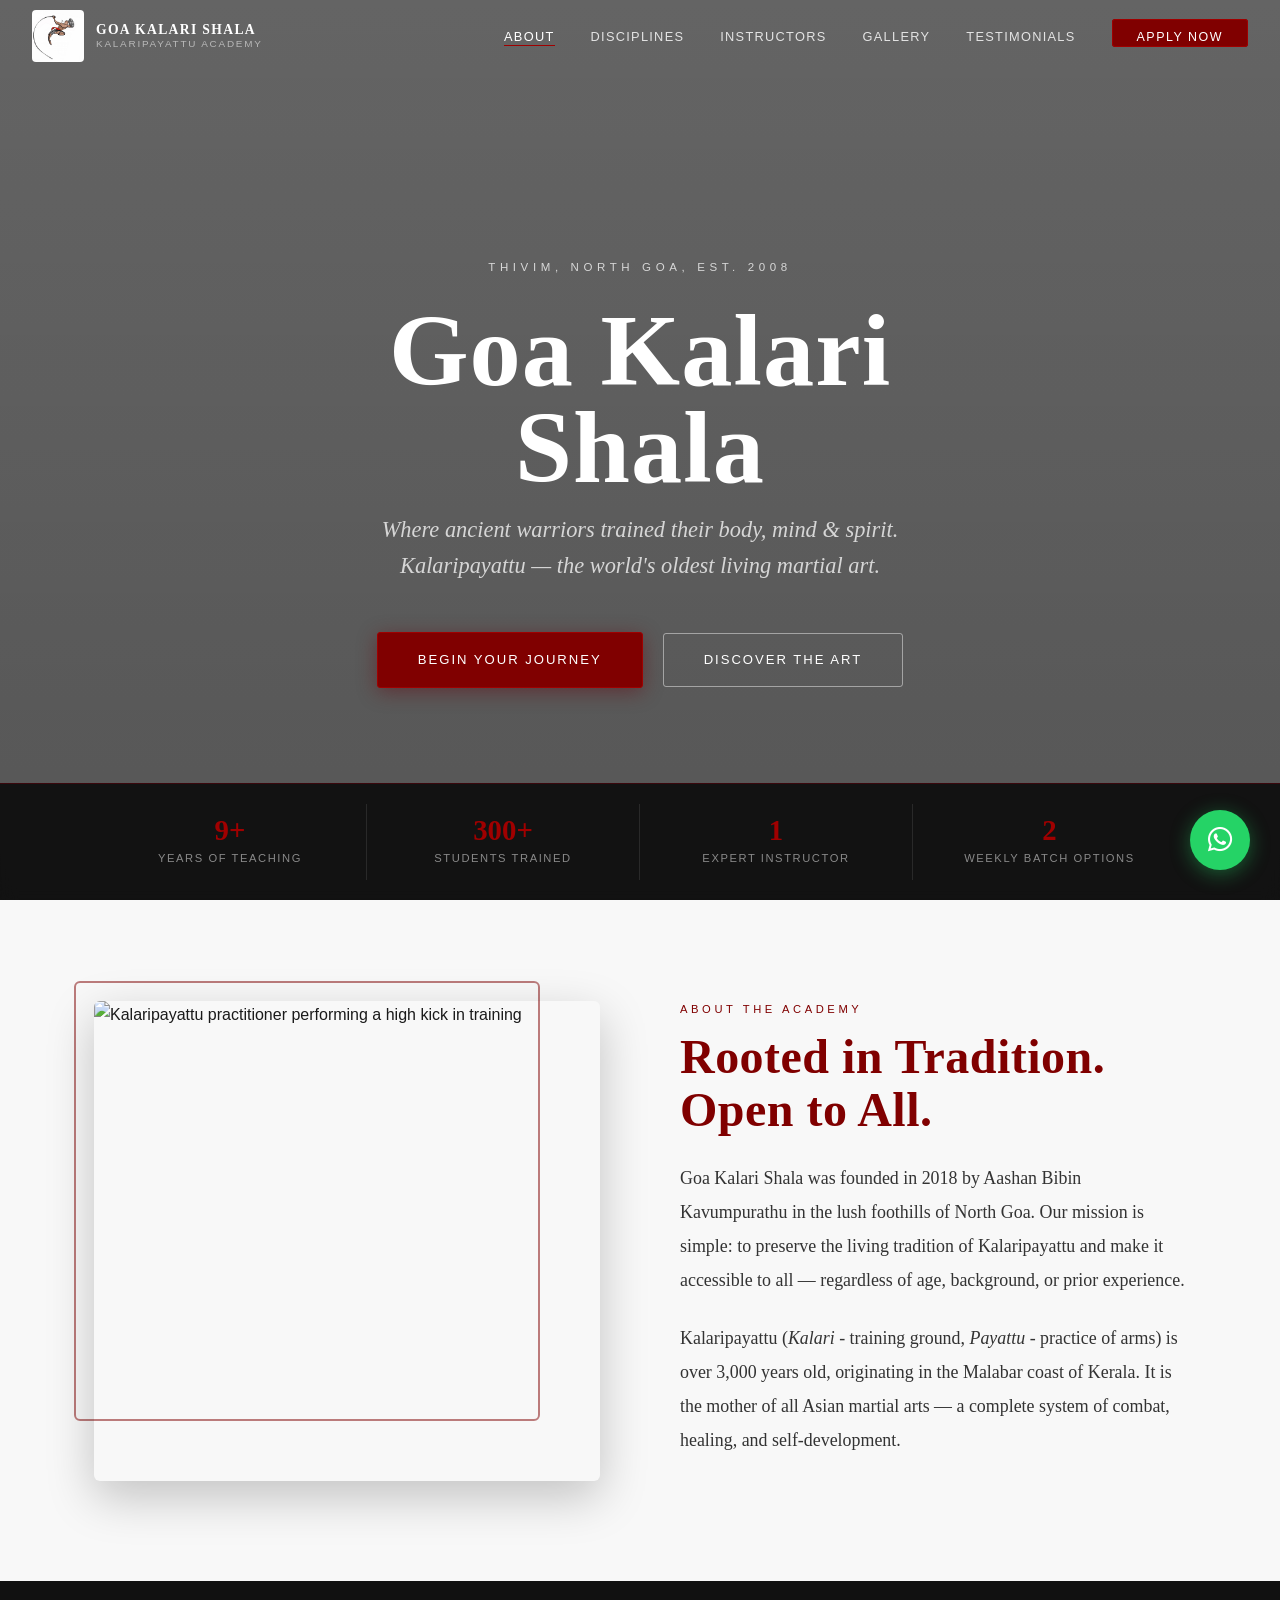
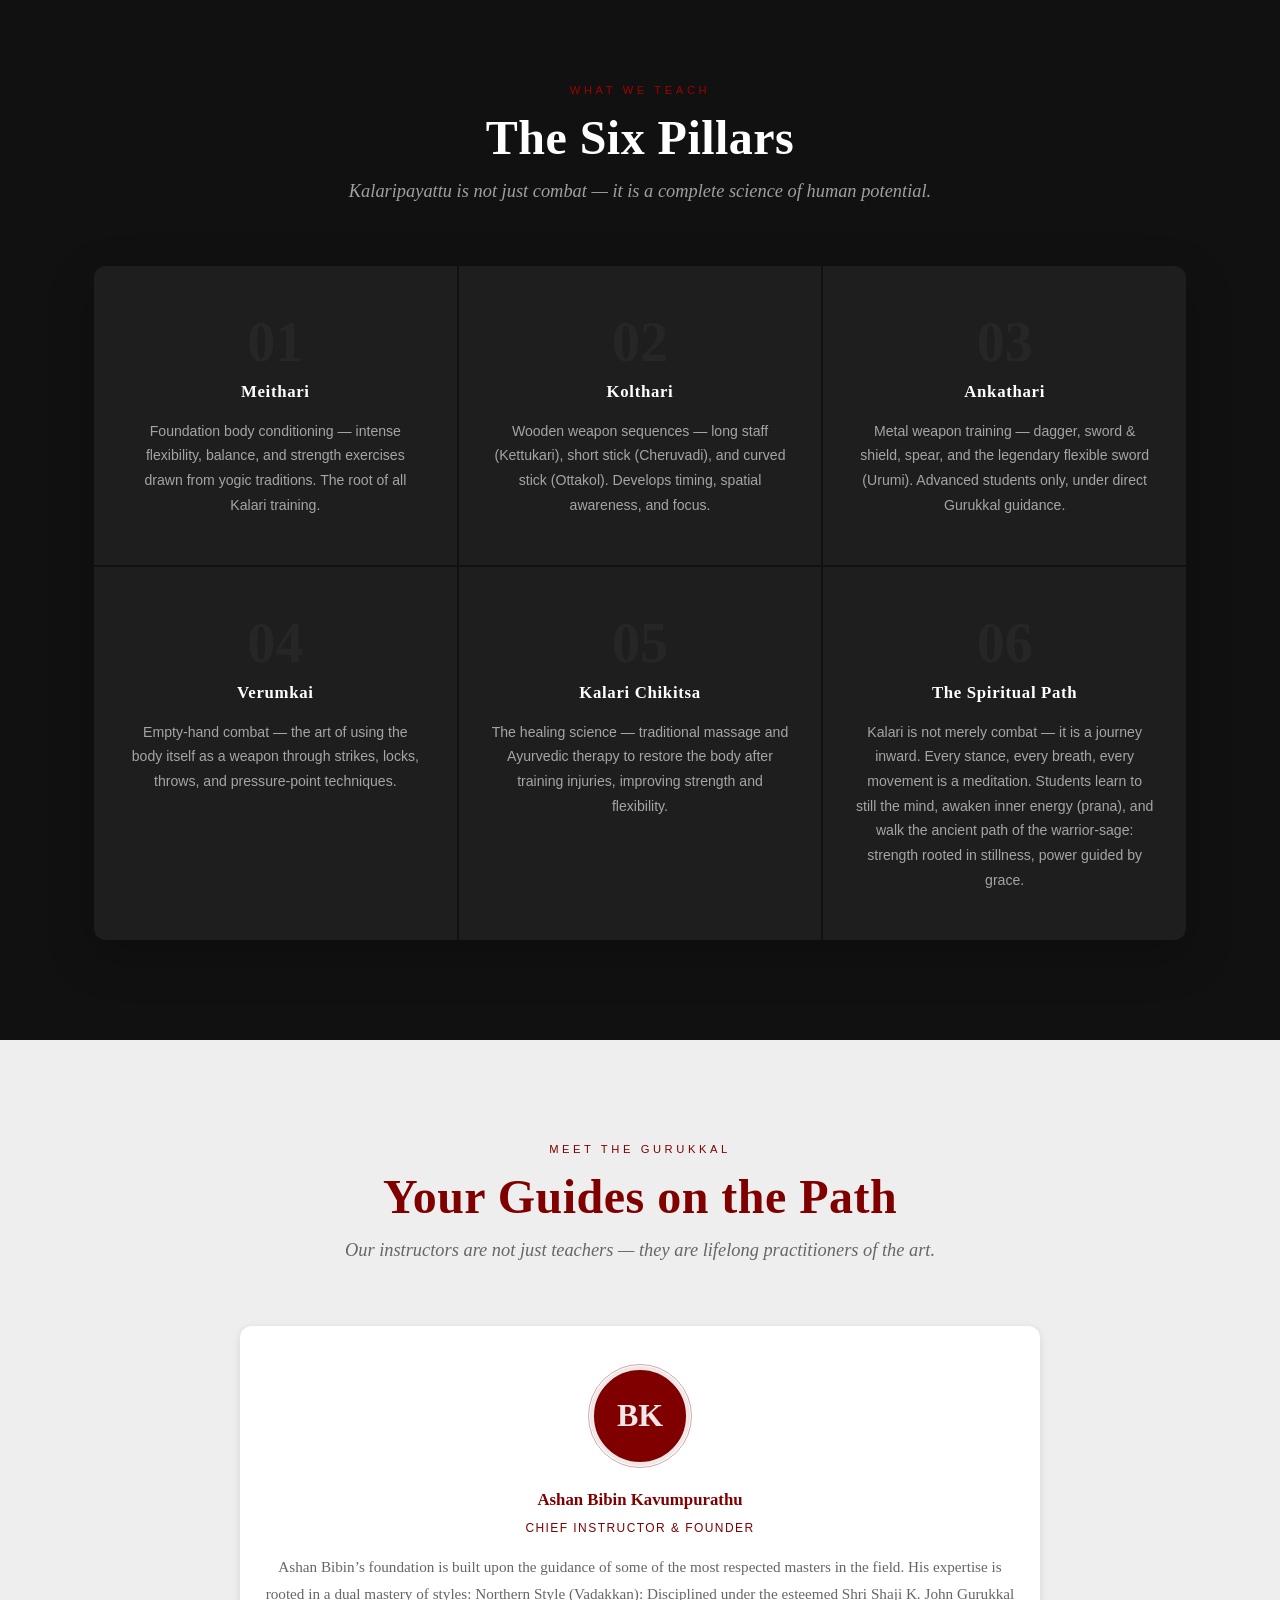
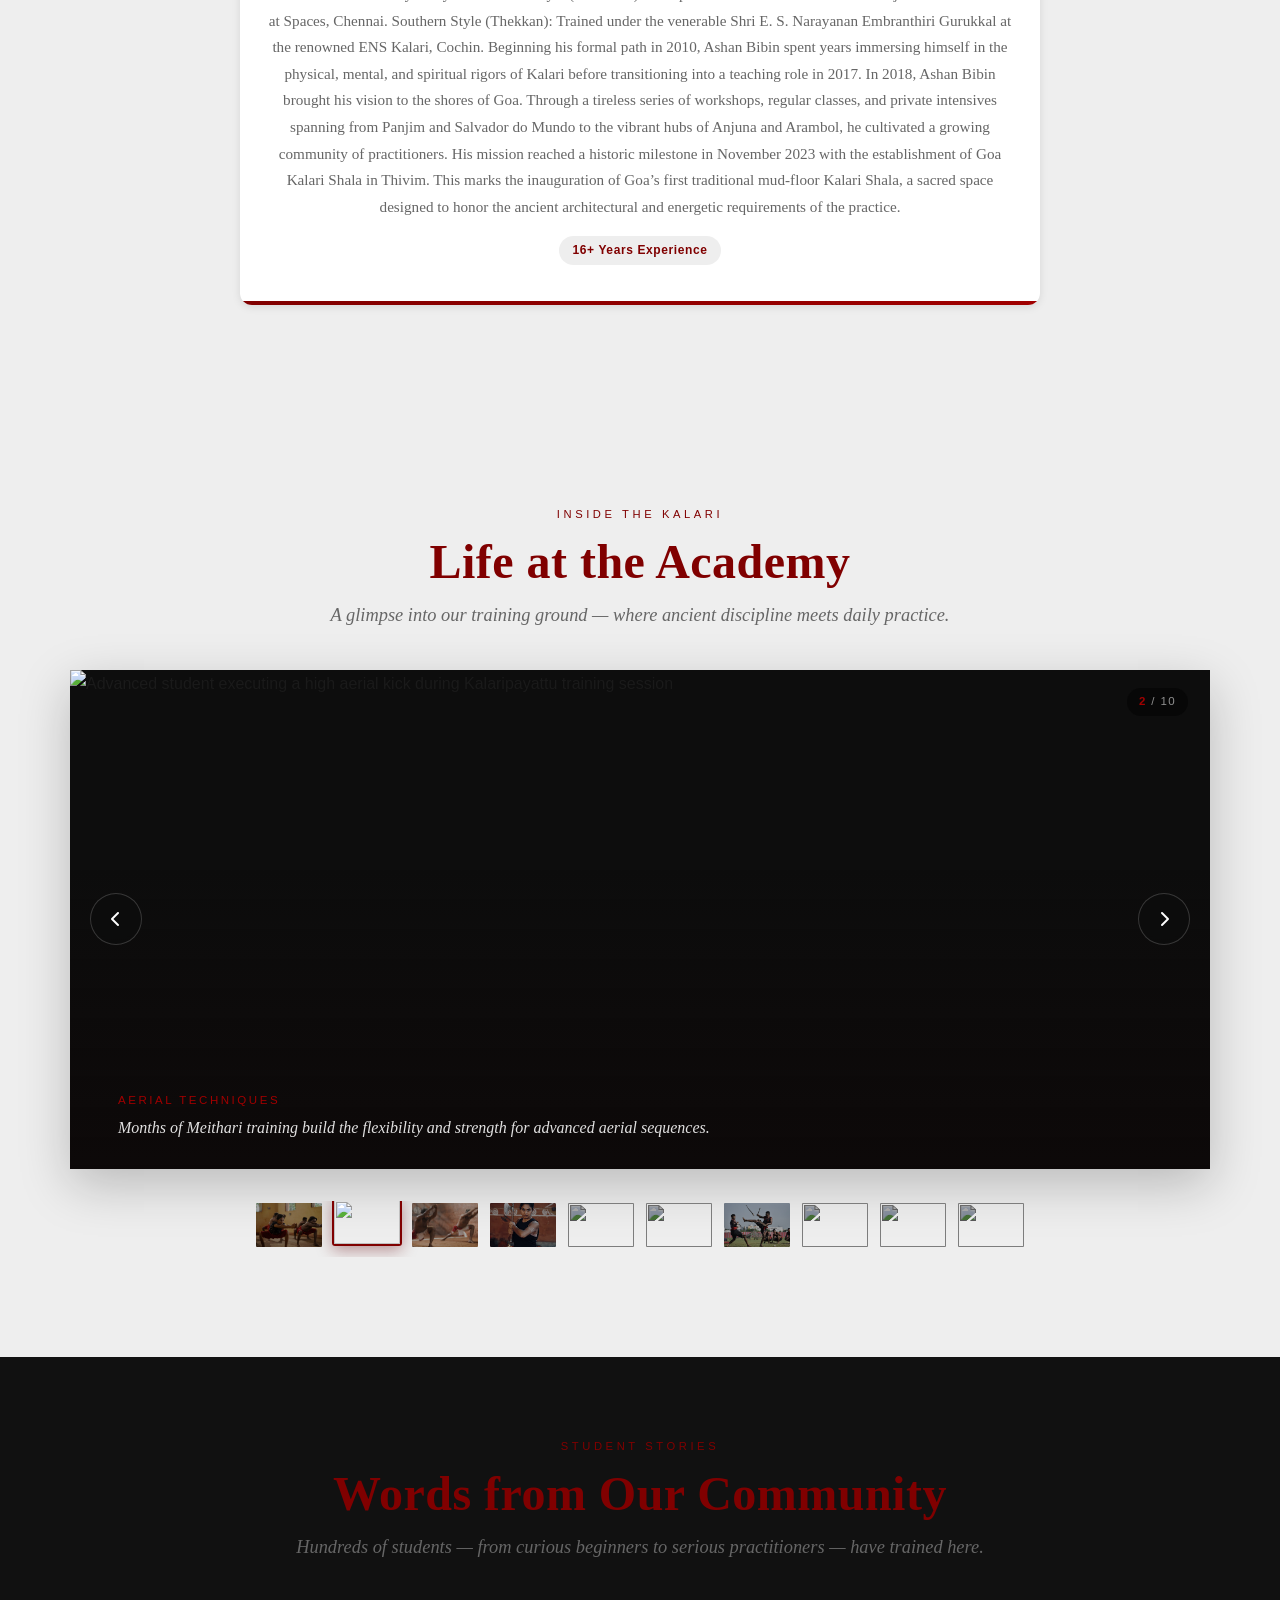
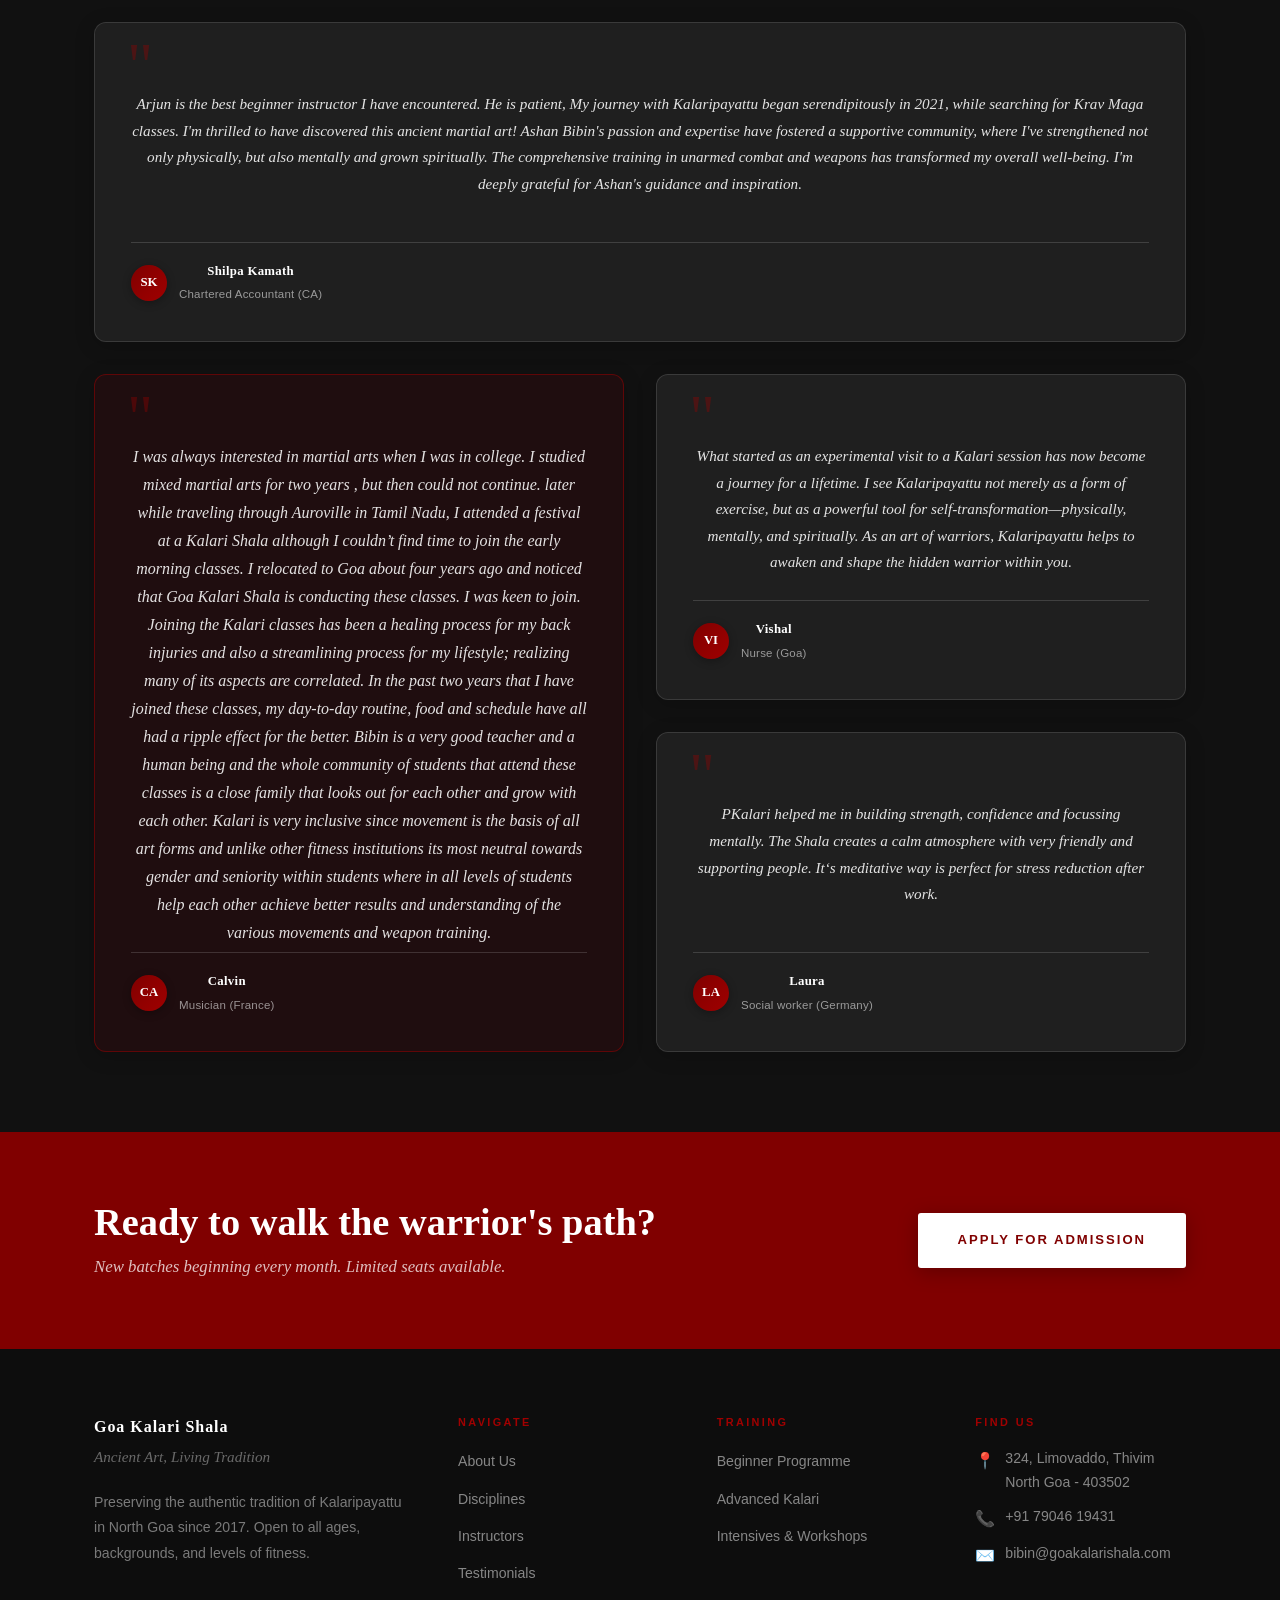
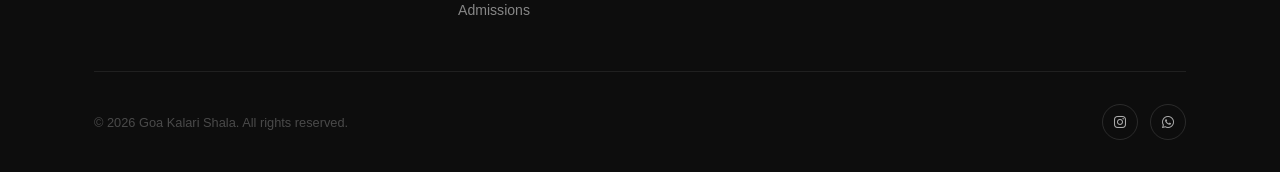
==== commit 15f3fdda: "styling-fixes" ====
--- a/index.html
+++ b/index.html
@@ -2,9 +2,14 @@
 <html lang="en">
 <head>
   <meta charset="UTF-8" />
-  <meta name="viewport" content="width=device-width, initial-scale=1.0" />
+  <meta name="viewport" content="width=device-width, initial-scale=1.0, viewport-fit=cover" />
   <title>Goa Kalari Shala — Ancient Art, Living Tradition | North Goa</title>
   <meta name="description" content="Goa Kalari Shala offers authentic Kalaripayattu training in North Goa. Learn the world's oldest martial art from certified masters. Batches for all ages and levels." />
+  <!-- Theme color for mobile browsers -->
+  <meta name="theme-color" content="#0D0D0D" />
+  <meta name="apple-mobile-web-app-capable" content="yes" />
+  <meta name="apple-mobile-web-app-status-bar-style" content="black-translucent" />
+  <meta name="format-detection" content="telephone=no" />
   <!-- Open Graph -->
   <meta property="og:title" content="Goa Kalari Shala — Kalaripayattu, North Goa" />
   <meta property="og:description" content="Authentic Kalaripayattu training in North Goa. Join us to learn the world's oldest martial art." />
--- a/css/style.css
+++ b/css/style.css
@@ -44,19 +44,17 @@
   --shadow-lg:  0 16px 48px rgba(0,0,0,.22);
 
   --transition: 0.3s cubic-bezier(.4,0,.2,1);
-
-
- 
-
-  /* ── Font stack — all system fonts, no external import ── */
-  --font-display:  Georgia, 'Times New Roman', Times, serif;
-  --font-serif:    'Palatino Linotype', Palatino, 'Book Antiqua', Georgia, serif;
-  --font-body:     'Trebuchet MS', 'Gill Sans', 'Gill Sans MT', Calibri, sans-serif;
 }
 
 /* ── RESET ── */
 *, *::before, *::after { box-sizing: border-box; margin: 0; padding: 0; }
-html { scroll-behavior: smooth; font-size: 16px; }
+html {
+  scroll-behavior: smooth;
+  font-size: 16px;
+  /* Prevent iOS text size adjust on orientation change */
+  -webkit-text-size-adjust: 100%;
+  text-size-adjust: 100%;
+}
 body {
   background: var(--cream);
   color: var(--ink);
@@ -64,16 +62,24 @@
   font-weight: 400;
   line-height: 1.7;
   overflow-x: hidden;
+  /* Better scroll behaviour on iOS */
+  -webkit-overflow-scrolling: touch;
+  overscroll-behavior-y: none;
+  /* Remove iOS tap highlight */
+  -webkit-tap-highlight-color: transparent;
 }
 img { display: block; max-width: 100%; height: auto; }
-a { color: inherit; text-decoration: none; }
+a { color: inherit; text-decoration: none; touch-action: manipulation; }
 ul { list-style: none; }
-button { cursor: pointer; border: none; background: none; font: inherit; }
+button { cursor: pointer; border: none; background: none; font: inherit; touch-action: manipulation; }
+input, select, textarea { touch-action: manipulation; }
 
 /* ── SCROLLBAR ── */
 ::-webkit-scrollbar { width: 6px; }
 ::-webkit-scrollbar-track { background: var(--cream-dk); }
 ::-webkit-scrollbar-thumb { background: var(--rosewood); border-radius: 3px; }
+/* Firefox scrollbar */
+html { scrollbar-width: thin; scrollbar-color: var(--rosewood) var(--cream-dk); }
 
 /* ── UTILITY ── */
 .container { max-width: 1140px; margin: 0 auto; padding: 0 24px; }
@@ -97,14 +103,16 @@
 ═══════════════════════════════════════ */
 .nav {
   position: fixed; top: 0; left: 0; right: 0; z-index: 100;
-  padding: 0 32px;
+  padding: 0 max(32px, env(safe-area-inset-right)) 0 max(32px, env(safe-area-inset-left));
+  padding-top: env(safe-area-inset-top, 0);
   display: flex; align-items: center; justify-content: space-between;
-  height: 72px;
+  height: calc(72px + env(safe-area-inset-top, 0px));
   background: transparent;
   transition: background var(--transition), box-shadow var(--transition);
 }
 .nav.scrolled {
   background: rgba(13, 13, 13, 0.96);
+  -webkit-backdrop-filter: blur(12px);
   backdrop-filter: blur(12px);
   box-shadow: 0 2px 20px rgba(0,0,0,.5);
   border-bottom: 1px solid rgba(101,0,11,.4);
@@ -186,6 +194,7 @@
 ═══════════════════════════════════════ */
 .hero {
   min-height: 100vh; position: relative;
+  min-height: 100dvh; /* Modern browsers: accounts for mobile browser chrome */
   display: flex; align-items: center; justify-content: center; overflow: hidden;
 }
 .hero-bg {
@@ -279,14 +288,22 @@
 /* Hero stats strip */
 .hero-stats {
   position: absolute; bottom: 0; left: 0; right: 0; z-index: 2;
-  background: rgba(13,13,13,.92); backdrop-filter: blur(8px);
+  background: rgba(13,13,13,.92);
+  -webkit-backdrop-filter: blur(8px);
+  backdrop-filter: blur(8px);
   border-top: 1px solid rgba(101,0,11,.5); padding: 20px 0;
   opacity: 0; animation: fadeIn .8s 1s forwards;
 }
-.hero-stats-inner { display: flex; align-items: center; justify-content: center; gap: 0; }
+.hero-stats-inner {
+  display: grid;
+  grid-template-columns: repeat(4, 1fr);
+  align-items: center;
+  justify-content: center;
+}
 .hero-stat {
-  flex: 1; max-width: 220px; text-align: center;
-  padding: 0 24px; border-right: 1px solid rgba(255,255,255,.1);
+  text-align: center;
+  padding: 12px 16px;
+  border-right: 1px solid rgba(255,255,255,.1);
 }
 .hero-stat:last-child { border-right: none; }
 .hero-stat-num {
@@ -612,7 +629,7 @@
    ADMISSIONS HERO
 ═══════════════════════════════════════ */
 .admissions-hero {
-  padding-top: 72px; background: var(--black-mid);
+  padding-top: calc(72px + env(safe-area-inset-top, 0px)); background: var(--black-mid);
   min-height: 35vh; display: flex; align-items: center;
   position: relative; overflow: hidden;
 }
@@ -649,9 +666,11 @@
 .form-input, .form-select, .form-textarea {
   width: 100%; padding: 12px 16px; background: var(--cream);
   border: 1.5px solid var(--cream-dk); border-radius: var(--radius);
-  font-family: var(--font-body); font-size: .95rem; color: var(--ink);
+  font-family: var(--font-body); font-size: 16px; /* ≥16px prevents iOS auto-zoom on focus */ color: var(--ink);
   transition: border-color var(--transition), box-shadow var(--transition), background var(--transition);
   -webkit-appearance: none;
+  -moz-appearance: none;
+  appearance: none;
 }
 .form-input:focus, .form-select:focus, .form-textarea:focus {
   outline: none; border-color: var(--sienna);
@@ -743,8 +762,8 @@
 ═══════════════════════════════════════ */
 .whatsapp-float {
   position: fixed;
-  bottom: 30px;
-  right: 30px;
+  bottom: calc(30px + env(safe-area-inset-bottom, 0px));
+  right: calc(30px + env(safe-area-inset-right, 0px));
   width: 60px;
   height: 60px;
   background: #25D366;
@@ -769,8 +788,8 @@
   .whatsapp-float {
     width: 50px;
     height: 50px;
-    bottom: 20px;
-    right: 20px;
+    bottom: calc(20px + env(safe-area-inset-bottom, 0px));
+    right: calc(16px + env(safe-area-inset-right, 0px));
   }
   .whatsapp-float i {
     font-size: 24px;
@@ -823,7 +842,9 @@
 .gallery-btn {
   position: absolute; top: 50%; transform: translateY(-50%); z-index: 10;
   width: 52px; height: 52px; border-radius: 50%;
-  background: rgba(13,13,13,.72); backdrop-filter: blur(6px);
+  background: rgba(13,13,13,.72);
+  -webkit-backdrop-filter: blur(6px);
+  backdrop-filter: blur(6px);
   border: 1.5px solid rgba(255,255,255,.18); color: var(--white);
   font-size: 1rem; display: grid; place-items: center; cursor: pointer;
   transition: background var(--transition), border-color var(--transition),
@@ -842,22 +863,34 @@
 }
 .gallery-dot {
   width: 8px; height: 8px; border-radius: 50%;
-  background: rgba(255,255,255,.3); border: none; padding: 0; cursor: pointer;
+  background: rgba(255,255,255,.3); border: none;
+  padding: 10px; cursor: pointer; /* padding creates a 28px touch target (8+10+10) */
+  background-clip: content-box; /* keeps visual dot small */
   transition: background var(--transition), width var(--transition);
 }
-.gallery-dot.active { background: var(--sienna-lt); width: 24px; border-radius: 3px; }
+.gallery-dot.active { background: var(--sienna-lt); width: 24px; border-radius: 3px; background-clip: content-box; }
 
 /* Slide counter */
 .gallery-counter {
   position: absolute; top: 18px; right: 22px; z-index: 10;
   font-family: var(--font-body); font-size: 0.72rem; letter-spacing: 0.12em;
   color: rgba(255,255,255,.55); background: rgba(0,0,0,.4);
-  padding: 4px 12px; border-radius: 20px; backdrop-filter: blur(4px);
+  padding: 4px 12px; border-radius: 20px;
+  -webkit-backdrop-filter: blur(4px);
+  backdrop-filter: blur(4px);
 }
 #gallery-current { color: var(--sienna-lt); font-weight: 700; }
 
 /* Thumbnail strip */
-.gallery-thumbs { display: flex; align-items: center; justify-content: center; gap: 8px; flex-wrap: nowrap; }
+.gallery-thumbs {
+  display: flex; align-items: center; justify-content: center; gap: 8px; flex-wrap: nowrap;
+  overflow-x: auto; -webkit-overflow-scrolling: touch;
+  padding-bottom: 8px;
+  /* Hide scrollbar but allow scrolling */
+  scrollbar-width: none;
+  -ms-overflow-style: none;
+}
+.gallery-thumbs::-webkit-scrollbar { display: none; }
 .gallery-thumb {
   width: 70px; height: 48px; border-radius: var(--radius-sm); overflow: hidden;
   border: 2px solid transparent; padding: 0; cursor: pointer; flex-shrink: 0;
@@ -876,15 +909,13 @@
 @media (max-width: 768px) {
   .gallery-slide { aspect-ratio: 4 / 3; }
   .gallery-caption { padding: 20px 60px 20px 20px; font-size: .9rem; }
-  .gallery-btn { width: 40px; height: 40px; font-size: .85rem; }
-  .gallery-btn-prev { left: 10px; }
-  .gallery-btn-next { right: 10px; }
-  .gallery-thumb { width: 60px; height: 42px; }
+  .gallery-btn { width: 44px; height: 44px; font-size: .85rem; } /* Min 44px touch target */
+  .gallery-btn-prev { left: 8px; }
+  .gallery-btn-next { right: 8px; }
 }
 @media (max-width: 480px) {
   .gallery-slide { aspect-ratio: 3 / 2; }
   .gallery-thumbs { gap: 6px; }
-  .gallery-thumb { width: 50px; height: 36px; }
 }
 
 /* ═══════════════════════════════════════
@@ -905,15 +936,18 @@
 /* ═══════════════════════════════════════
    RESPONSIVE
 ═══════════════════════════════════════ */
+
+/* ── Tablet landscape / small desktop (≤1024px) ── */
 @media (max-width: 1024px) {
   .about-grid { grid-template-columns: 1fr; gap: 48px; }
   .about-img { height: 340px; }
   .about-img-wrap::before { display: none; }
   .about-badge { bottom: -16px; right: 16px; }
-  .instructors-grid { grid-template-columns: 1fr 1fr; }
-  .testimonials-grid { 
-    grid-template-columns: 1fr; 
-    gap: 24px; 
+  .disciplines-grid { grid-template-columns: repeat(2, 1fr); } /* 2-col on tablet */
+  .instructors-grid { grid-template-columns: 1fr; }
+  .testimonials-grid {
+    grid-template-columns: 1fr;
+    gap: 24px;
   }
   .testimonials-grid > :nth-child(1),
   .testimonials-grid > :nth-child(2),
@@ -923,38 +957,190 @@
     grid-row: auto;
   }
   .testimonial-featured { min-height: auto; }
-  .testimonial-card { min-height: 280px; }
+  .testimonial-card { min-height: auto; }
   .admissions-layout { grid-template-columns: 1fr; }
   .admissions-sidebar { display: grid; grid-template-columns: 1fr 1fr; }
   .footer-grid { grid-template-columns: 1fr 1fr; gap: 32px; }
 }
+
+/* ── Tablet portrait / large phone (≤768px) ── */
 @media (max-width: 768px) {
+  .nav {
+    padding: 0 16px;
+    padding-top: env(safe-area-inset-top, 0);
+    height: calc(64px + env(safe-area-inset-top, 0px));
+  }
+  .nav-logo-img { width: 42px; height: 42px; }
+  .nav-logo-text { font-size: .78rem; }
+  .nav-logo-text span { font-size: .58rem; }
   .nav-links {
-    display: none; position: fixed; inset: 72px 0 0;
-    background: rgba(13,13,13,.97); flex-direction: column; align-items: center;
-    justify-content: center; gap: 32px; border-top: 1px solid rgba(101,0,11,.4);
+    display: none;
+    position: fixed;
+    top: calc(64px + env(safe-area-inset-top, 0px));
+    left: 0; right: 0; bottom: 0;
+    background: rgba(13,13,13,.97);
+    backdrop-filter: blur(12px);
+    -webkit-backdrop-filter: blur(12px);
+    flex-direction: column;
+    align-items: center;
+    justify-content: center;
+    gap: 28px;
+    border-top: 1px solid rgba(101,0,11,.4);
+    padding-bottom: env(safe-area-inset-bottom, 20px);
+    overflow-y: auto;
+    -webkit-overflow-scrolling: touch;
   }
   .nav-links.open { display: flex; }
-  .nav-links a { font-size: 1rem; }
-  .nav-toggle { display: flex; }
-  .section { padding: 64px 0; }
-  .hero-stats-inner { flex-wrap: wrap; }
-  .hero-stat { min-width: 140px; border-right: none; border-bottom: 1px solid rgba(255,255,255,.08); }
+  .nav-links a { font-size: 1rem; padding: 8px 16px; } /* Larger touch targets */
+  .nav-cta { padding: 14px 32px !important; }
+  .nav-toggle {
+    display: flex;
+    min-width: 44px; min-height: 44px; /* iOS minimum touch target */
+    align-items: center; justify-content: center;
+  }
+
+  .section { padding: 56px 0; }
+  .container { padding: 0 20px; }
+
+  /* Hero */
+  .hero-content { padding: 100px 20px 80px; }
+  .hero-scroll { bottom: 100px; } /* Above stats bar */
+  .hero-stats { padding: 16px 0; }
+  .hero-stats-inner {
+    grid-template-columns: repeat(2, 1fr);
+    gap: 0;
+  }
+  .hero-stat {
+    padding: 10px 12px;
+    border-right: none;
+    border-bottom: 1px solid rgba(255,255,255,.08);
+  }
+  .hero-stat:nth-child(odd) { border-right: 1px solid rgba(255,255,255,.08); }
+  .hero-stat:nth-last-child(-n+2) { border-bottom: none; }
+  .hero-stat-num { font-size: 1.5rem; }
+  .hero-stat-label { font-size: .62rem; }
+
+  /* Disciplines */
   .disciplines-grid { grid-template-columns: 1fr; }
+  .discipline-card { padding: 36px 24px; }
+
+  /* Instructors */
   .instructors-grid { grid-template-columns: 1fr; }
+
+  /* Testimonials */
   .testimonials-grid { grid-template-columns: 1fr; gap: 20px; }
-  .testimonial-card { padding: 32px 28px 28px; }
+  .testimonial-card { padding: 32px 24px 28px; min-height: auto; }
   .testimonial-text { font-size: 0.9rem; }
+  .testimonial-quote-mark { font-size: 3rem; left: 20px; }
+
+  /* Admissions */
   .form-grid { grid-template-columns: 1fr; }
   .form-group.full { grid-column: span 1; }
   .admissions-sidebar { grid-template-columns: 1fr; }
   .batch-grid { grid-template-columns: 1fr 1fr; }
+  .form-card { padding: 28px 20px; }
+  .admissions-hero-content { padding: 48px 20px; }
+
+  /* CTA Band */
+  .cta-band { padding: 48px 0; }
   .cta-band-inner { flex-direction: column; text-align: center; }
+  .btn-white { width: 100%; text-align: center; }
+
+  /* Footer */
+  .footer { padding: 48px 0 calc(32px + env(safe-area-inset-bottom, 0px)); }
   .footer-grid { grid-template-columns: 1fr; gap: 28px; }
-  .form-card { padding: 32px 24px; }
-}
+  .footer-bottom { flex-direction: column; text-align: center; gap: 12px; }
+
+  /* Gallery */
+  .gallery-thumbs { justify-content: flex-start; padding: 0 4px 10px; }
+  .gallery-thumb { width: 56px; height: 40px; }
+}
+
+/* ── Small phones (≤480px) ── */
 @media (max-width: 480px) {
-  .hero-actions { flex-direction: column; align-items: stretch; }
-  .btn-primary, .btn-outline { text-align: center; }
+  .container { padding: 0 16px; }
+  .hero-content { padding: 90px 16px 80px; }
+  .hero-title { margin-bottom: 12px; }
+  .hero-subtitle { margin-bottom: 32px; font-size: clamp(0.95rem, 2.5vw, 1.2rem); }
+  .hero-actions { flex-direction: column; align-items: stretch; gap: 12px; }
+  .btn-primary, .btn-outline { text-align: center; padding: 16px 24px; }
   .about-features { grid-template-columns: 1fr; }
+  .about-img { height: 260px; }
+  .section-title { font-size: clamp(1.6rem, 5vw, 2.4rem); }
+  .cta-band-title { font-size: clamp(1.4rem, 4vw, 2rem); }
+  .form-submit { padding: 16px; font-size: .82rem; }
+  .gallery-caption { padding: 16px; font-size: .85rem; }
+  .gallery-caption-label { font-size: .65rem; }
+}
+
+/* ── Very small phones (≤360px) ── */
+@media (max-width: 360px) {
+  .container { padding: 0 12px; }
+  .hero-eyebrow { font-size: .62rem; letter-spacing: .25em; }
+  .hero-stats-inner { grid-template-columns: 1fr 1fr; }
+  .hero-stat { padding: 8px; }
+  .hero-stat-num { font-size: 1.3rem; }
+  .hero-stat-label { font-size: .58rem; }
+  .nav { padding: 0 12px; }
+  .nav-logo-img { width: 36px; height: 36px; }
+  .nav-logo-text { font-size: .72rem; }
+  .gallery-thumb { width: 44px; height: 32px; }
+  .batch-grid { grid-template-columns: 1fr; }
+}
+
+/* ── Landscape orientation on phones ── */
+@media (max-height: 500px) and (orientation: landscape) {
+  .hero {
+    min-height: 100vh;
+    min-height: 100dvh;
+  }
+  .hero-content { padding: 80px 24px 60px; }
+  .hero-title { font-size: clamp(2rem, 6vw, 3.5rem); }
+  .hero-subtitle { margin-bottom: 24px; }
+  .hero-scroll { display: none; }
+  .hero-stats { position: relative; }
+  .hero-stats-inner { grid-template-columns: repeat(4, 1fr); }
+  .hero-stat { border-bottom: none; }
+  .hero-stat:not(:last-child) { border-right: 1px solid rgba(255,255,255,.08); }
+  .nav-links { padding-top: 20px; gap: 16px; }
+}
+
+/* ── Hover-capable devices only (prevents sticky hover on touch) ── */
+@media (hover: hover) and (pointer: fine) {
+  .discipline-card:hover { background: var(--black-mid); }
+  .discipline-card:hover::before { transform: scaleX(1); }
+  .instructor-card:hover { transform: translateY(-6px); box-shadow: var(--shadow-md); }
+  .testimonial-card:hover {
+    background: rgba(255,255,255,.10);
+    border-color: rgba(160,0,0,.6);
+    transform: translateY(-4px);
+  }
+}
+/* Remove hover effects on touch devices to prevent sticky states */
+@media (hover: none) {
+  .discipline-card:hover { background: var(--black-lt); }
+  .discipline-card:hover::before { transform: scaleX(0); }
+  .instructor-card:hover { transform: none; box-shadow: var(--shadow-sm); }
+  .testimonial-card:hover {
+    background: rgba(255,255,255,.06);
+    border-color: rgba(255,255,255,.12);
+    transform: none;
+  }
+  .btn-primary:hover { transform: none; }
+  .btn-outline:hover { transform: none; }
+  .btn-white:hover { transform: none; }
+  .nav-cta:hover { transform: none !important; }
+}
+
+/* ── Reduced motion preference ── */
+@media (prefers-reduced-motion: reduce) {
+  *, *::before, *::after {
+    animation-duration: 0.01ms !important;
+    animation-iteration-count: 1 !important;
+    transition-duration: 0.01ms !important;
+  }
+  html { scroll-behavior: auto; }
+  .reveal { opacity: 1; transform: none; transition: none; }
+  .gallery-track { transition-duration: 0.01ms; }
+  .gallery-img { transition-duration: 0.01ms; }
 }
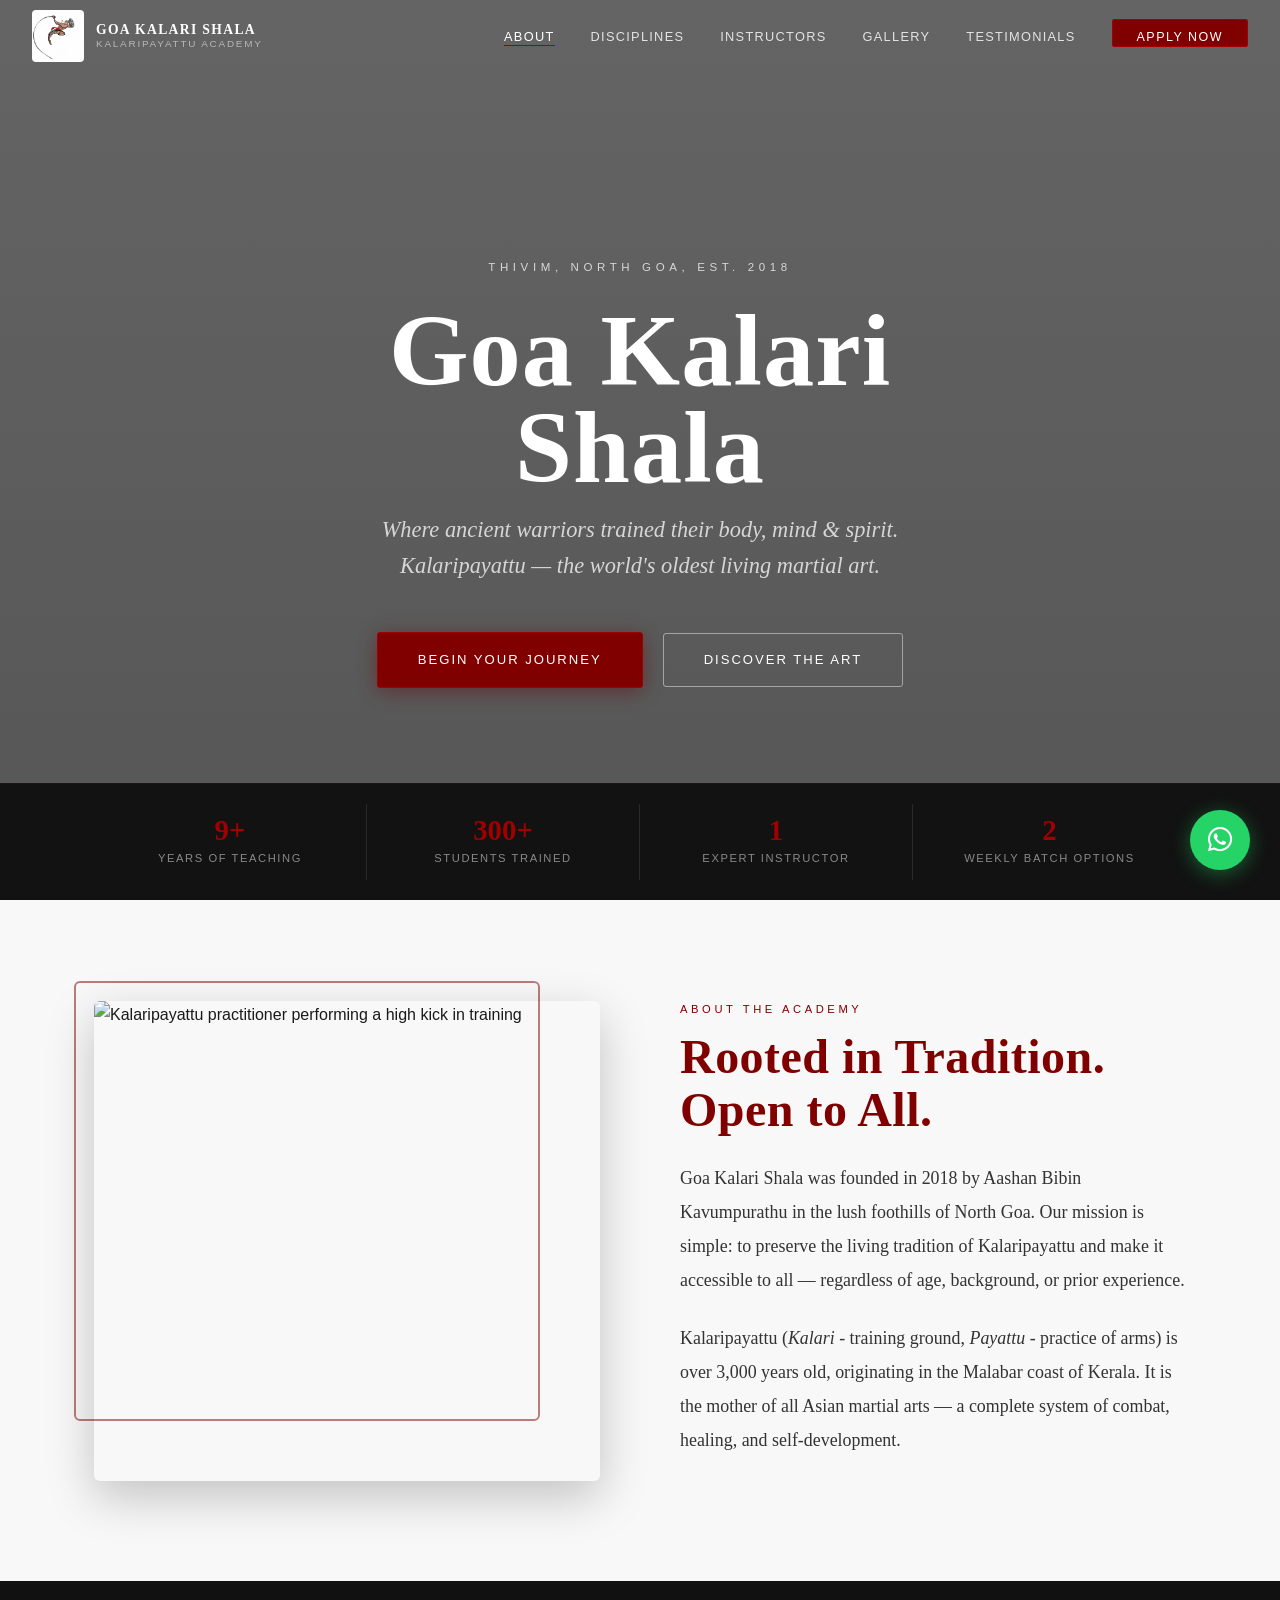
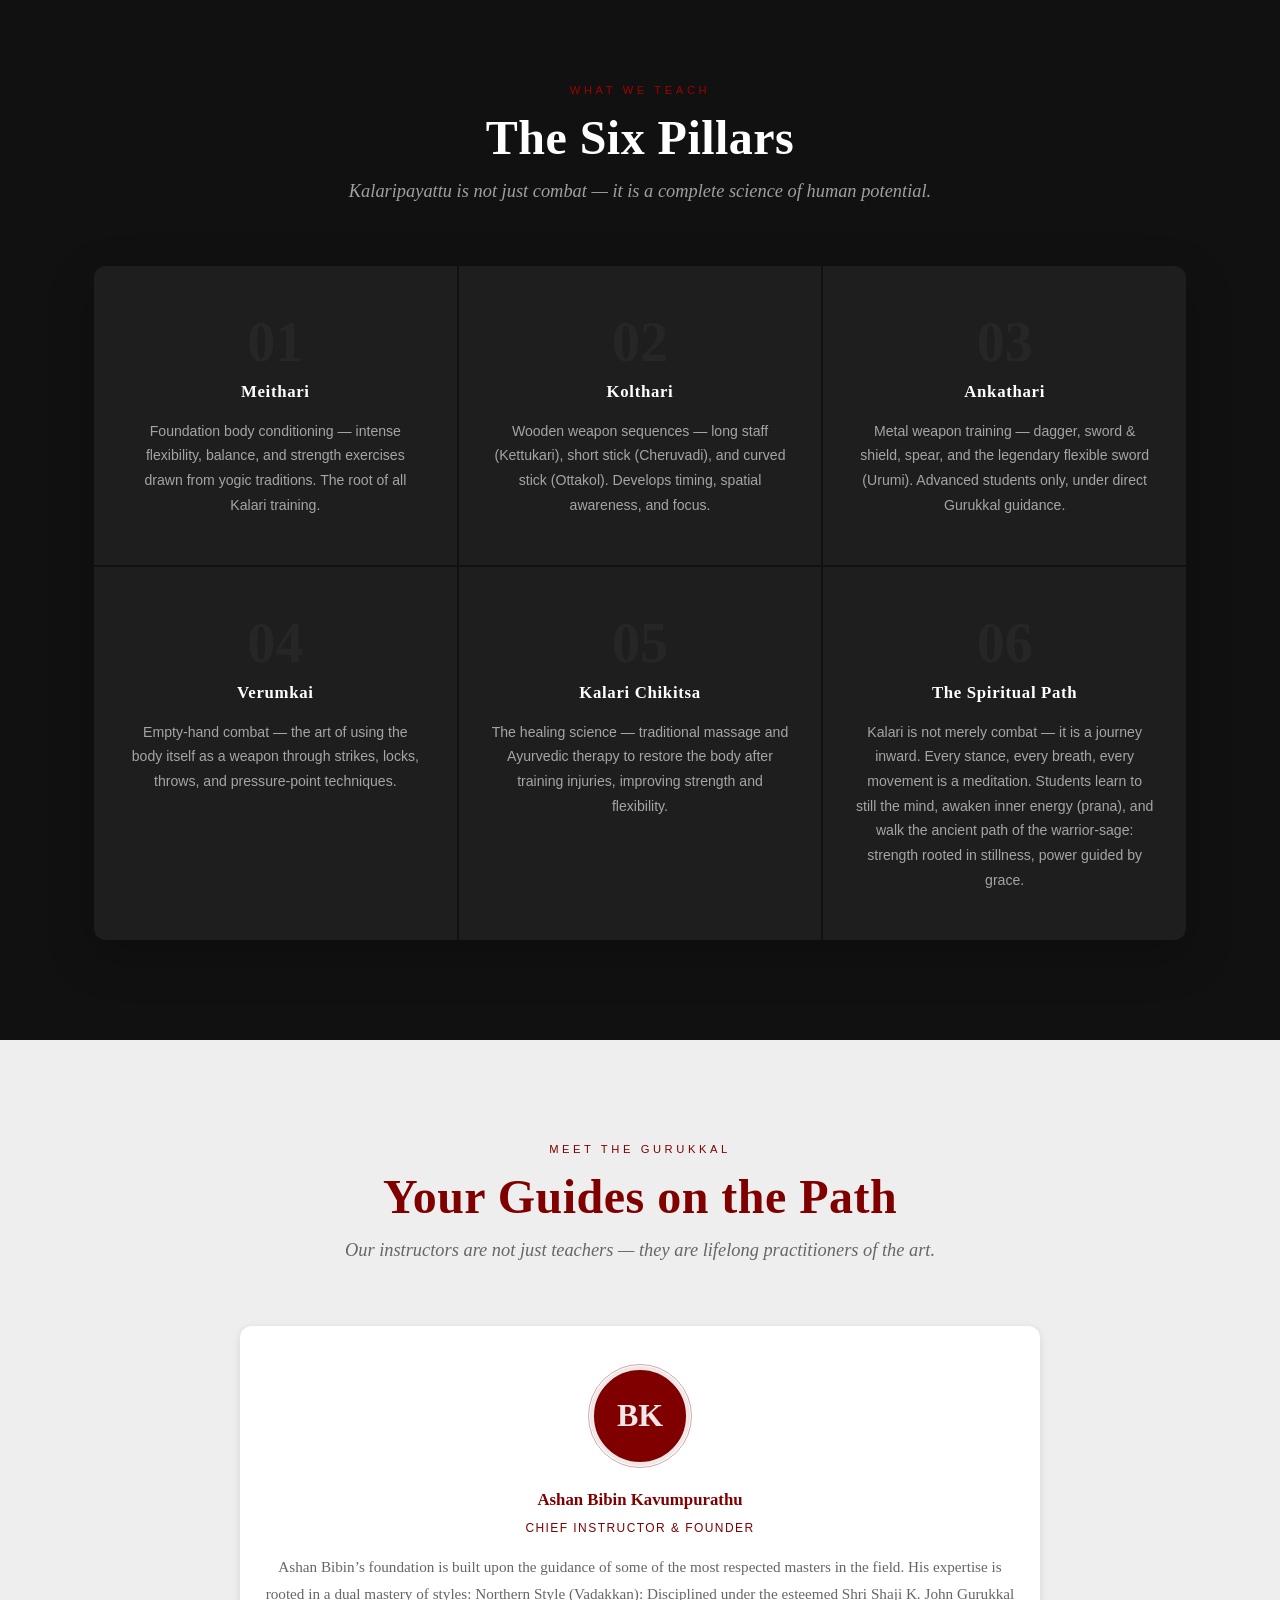
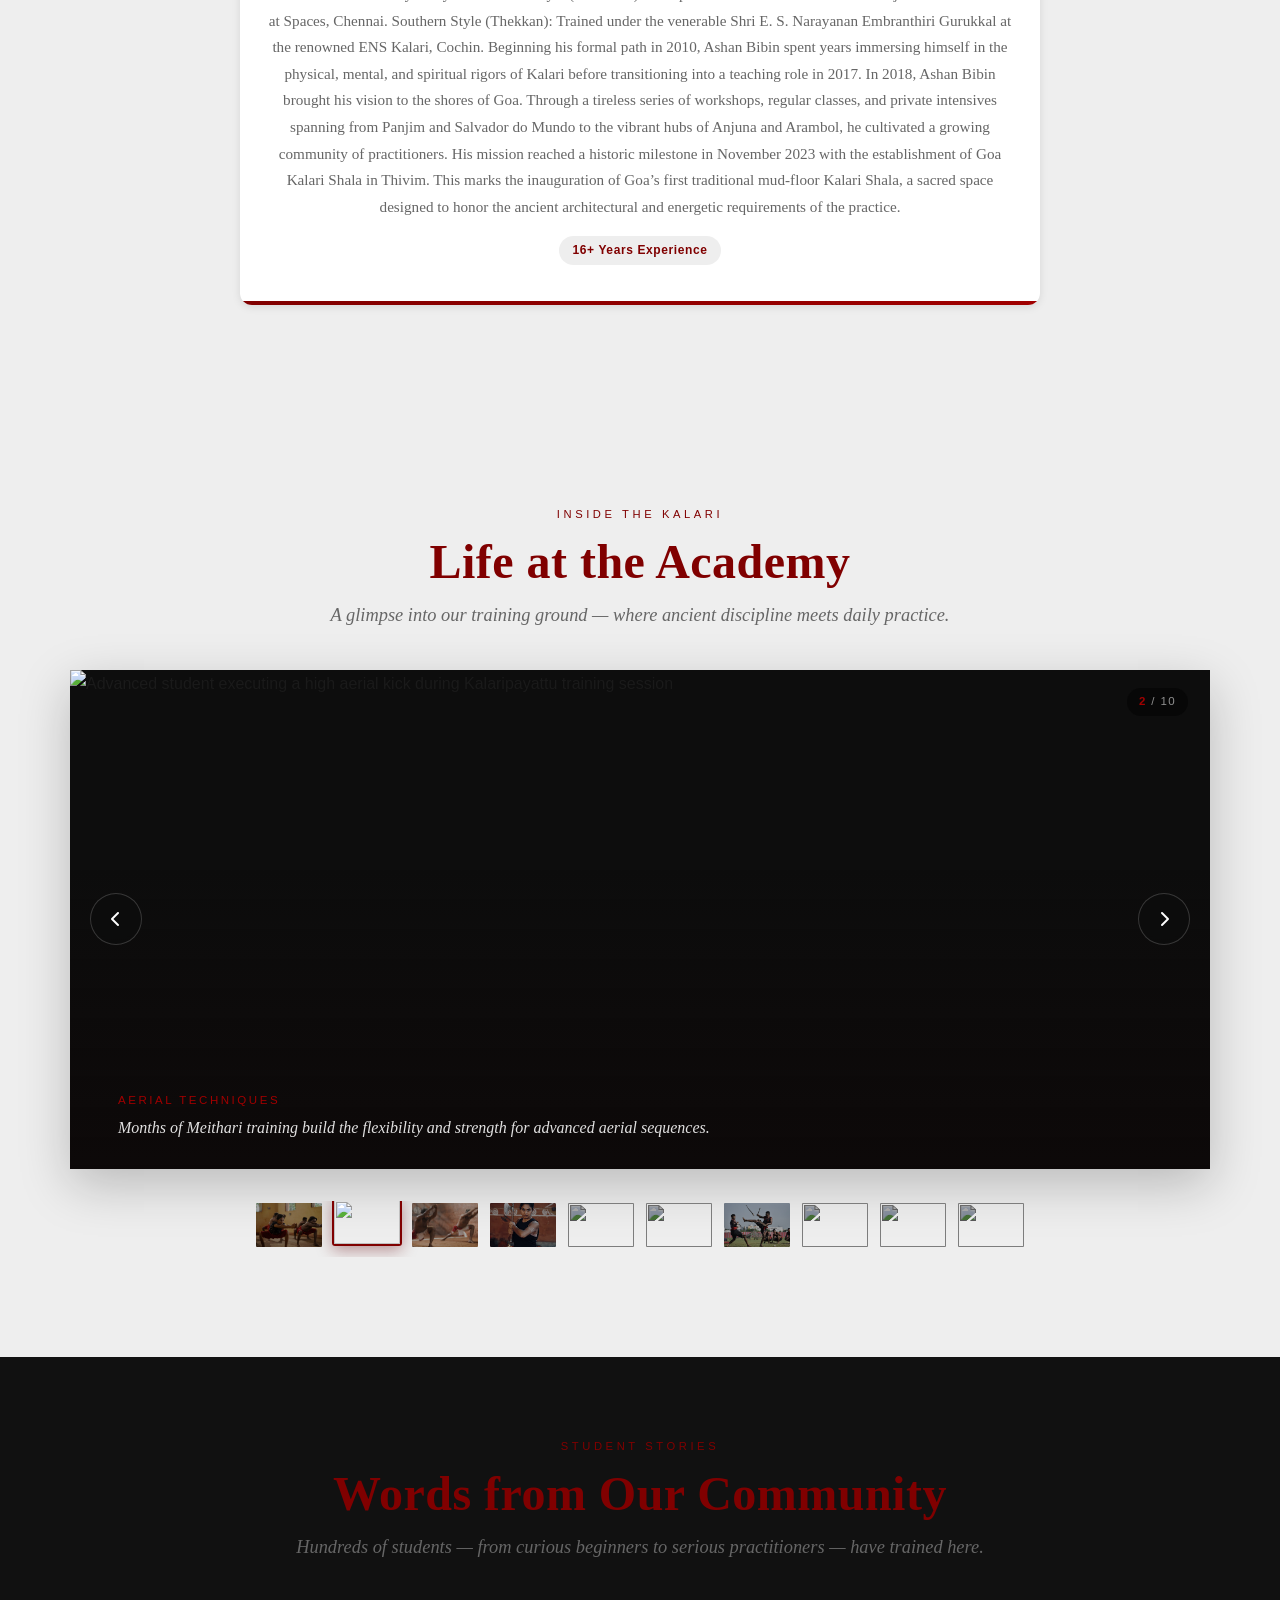
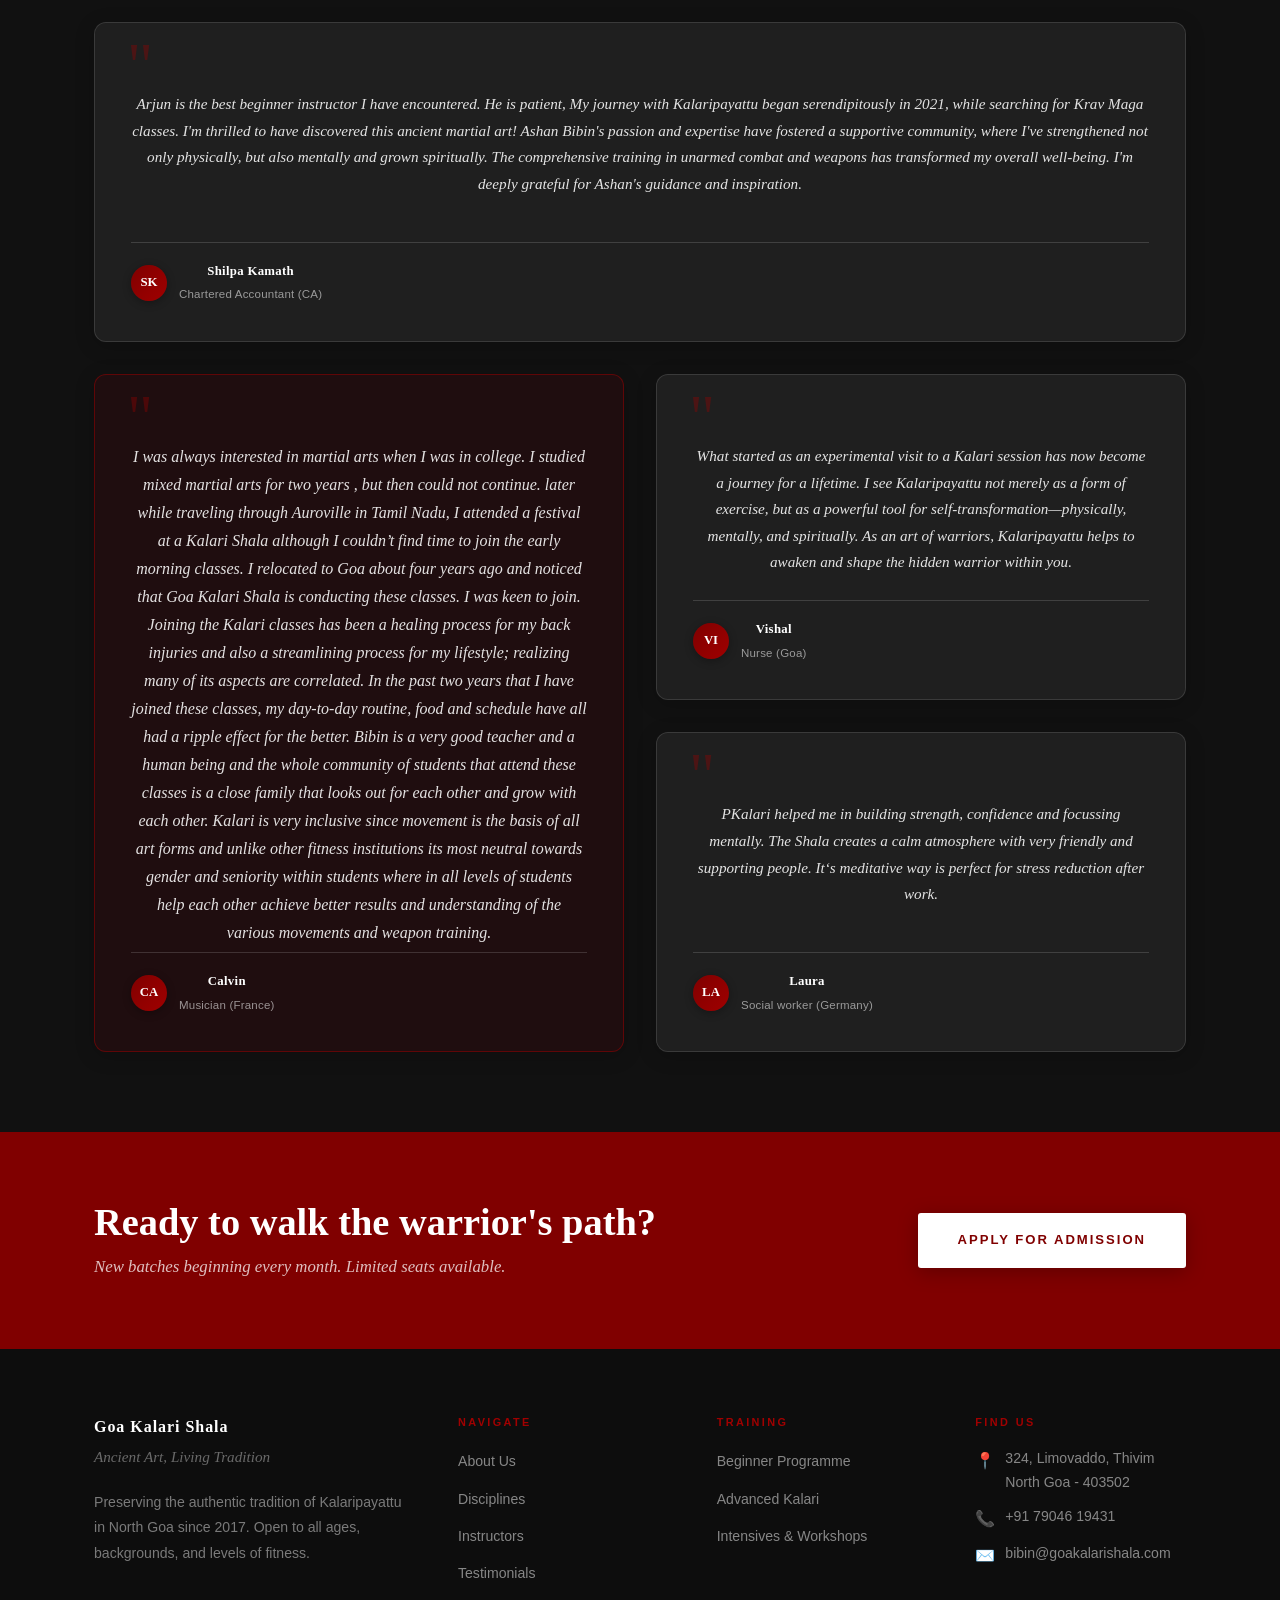
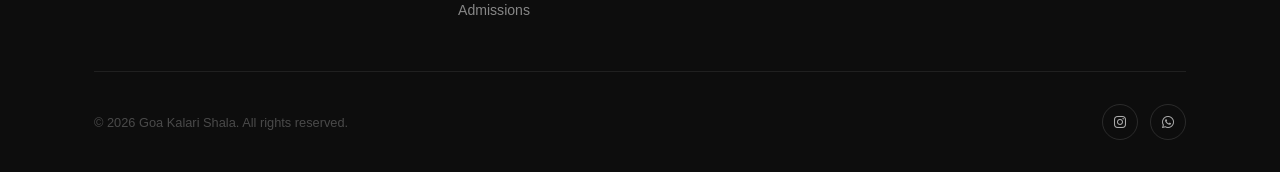
==== commit 100a2ed1: "fixed wrong data" ====
--- a/index.html
+++ b/index.html
@@ -2,14 +2,9 @@
 <html lang="en">
 <head>
   <meta charset="UTF-8" />
-  <meta name="viewport" content="width=device-width, initial-scale=1.0, viewport-fit=cover" />
+  <meta name="viewport" content="width=device-width, initial-scale=1.0" />
   <title>Goa Kalari Shala — Ancient Art, Living Tradition | North Goa</title>
   <meta name="description" content="Goa Kalari Shala offers authentic Kalaripayattu training in North Goa. Learn the world's oldest martial art from certified masters. Batches for all ages and levels." />
-  <!-- Theme color for mobile browsers -->
-  <meta name="theme-color" content="#0D0D0D" />
-  <meta name="apple-mobile-web-app-capable" content="yes" />
-  <meta name="apple-mobile-web-app-status-bar-style" content="black-translucent" />
-  <meta name="format-detection" content="telephone=no" />
   <!-- Open Graph -->
   <meta property="og:title" content="Goa Kalari Shala — Kalaripayattu, North Goa" />
   <meta property="og:description" content="Authentic Kalaripayattu training in North Goa. Join us to learn the world's oldest martial art." />
@@ -67,7 +62,7 @@
     <div class="hero-bg" aria-hidden="true"></div>
 
     <div class="hero-content">
-      <span class="hero-eyebrow">Thivim, North Goa, Est. 2008</span>
+      <span class="hero-eyebrow">Thivim, North Goa, Est. 2018</span>
       <h1 class="hero-title">
         Goa Kalari<br>
         Shala<br>
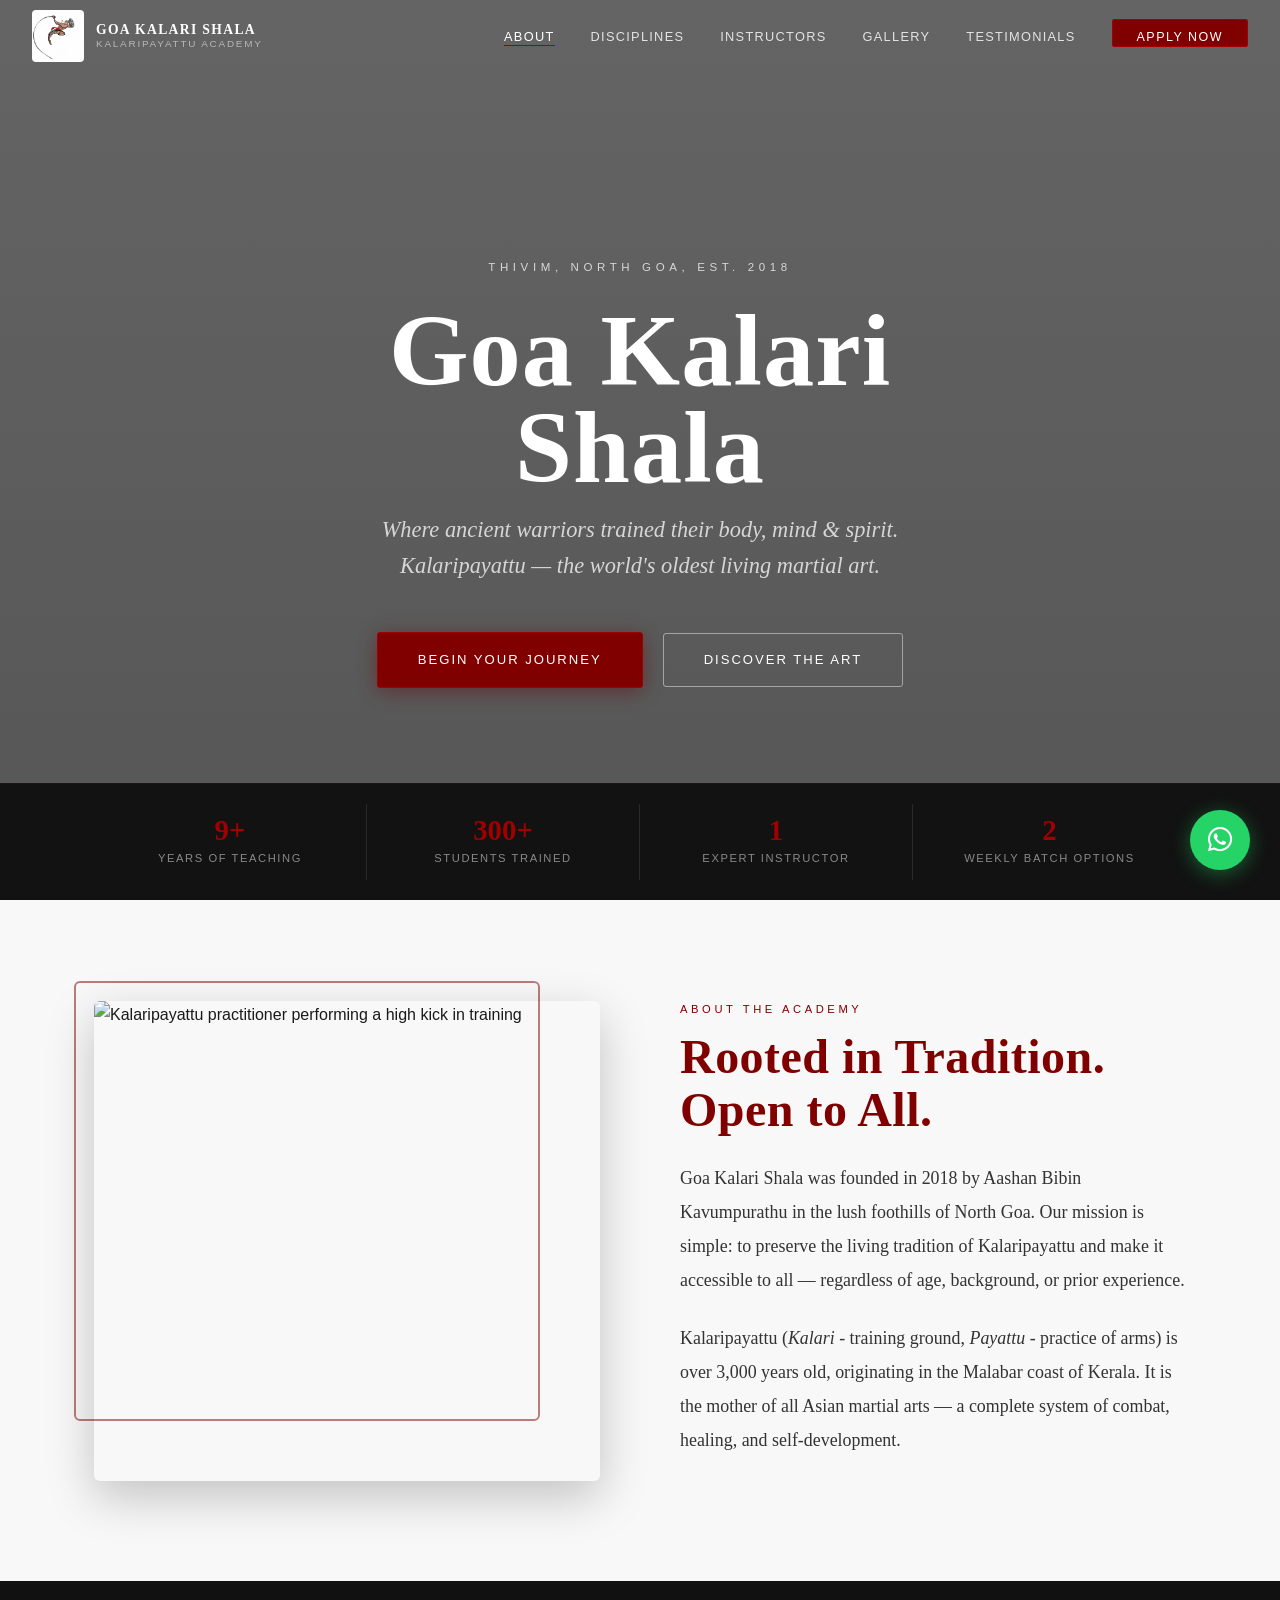
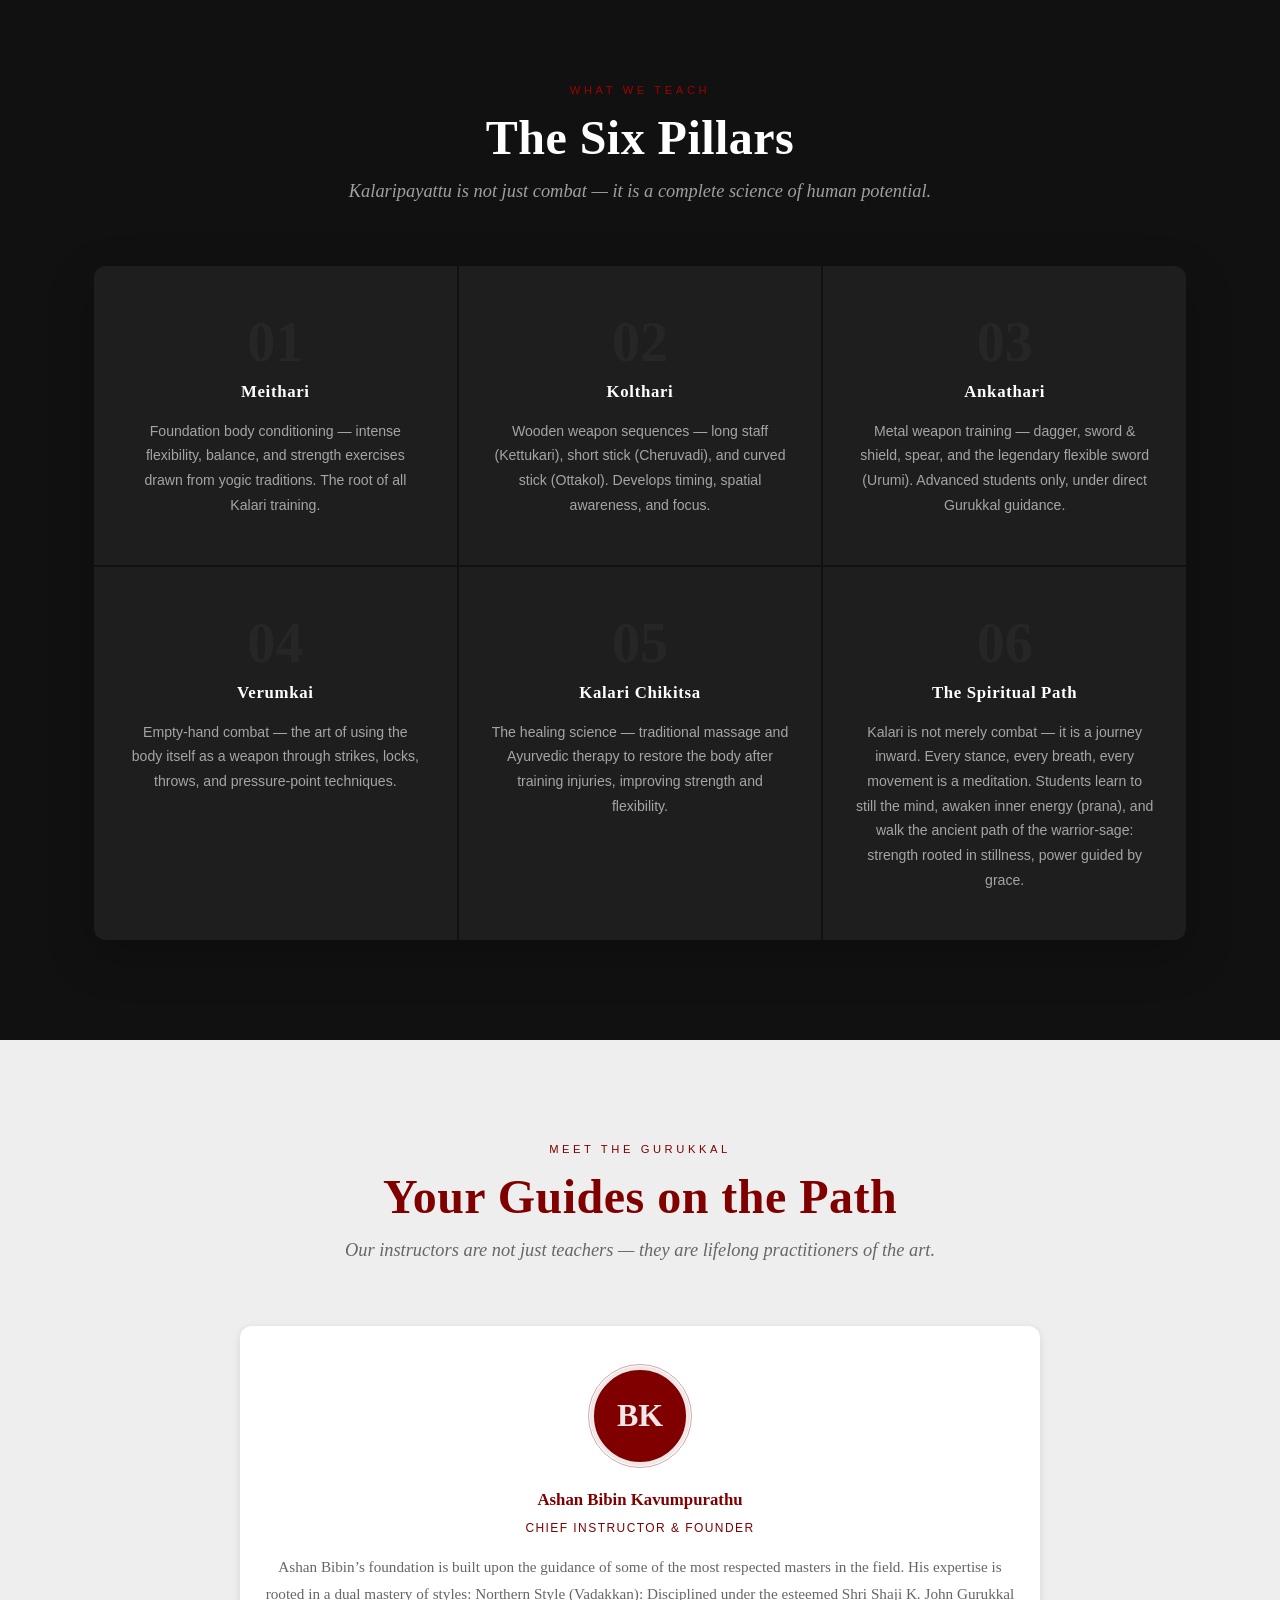
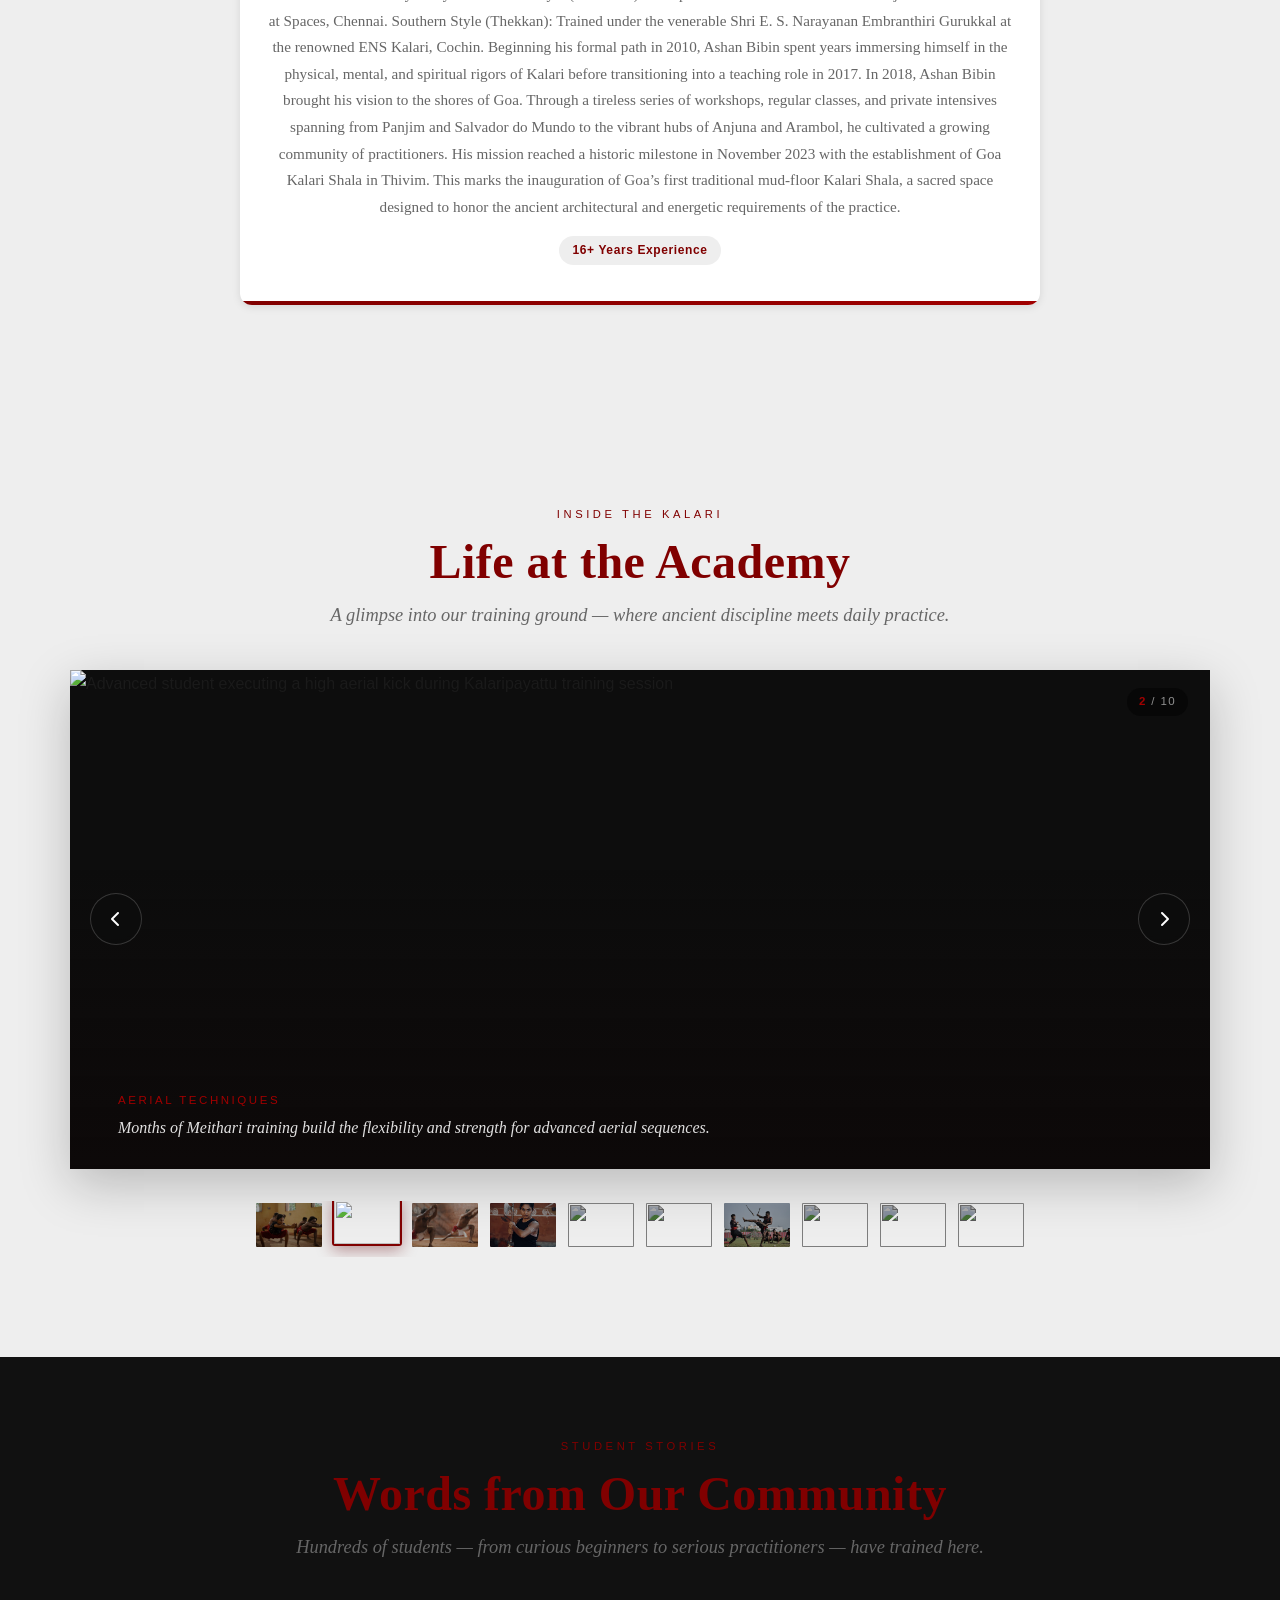
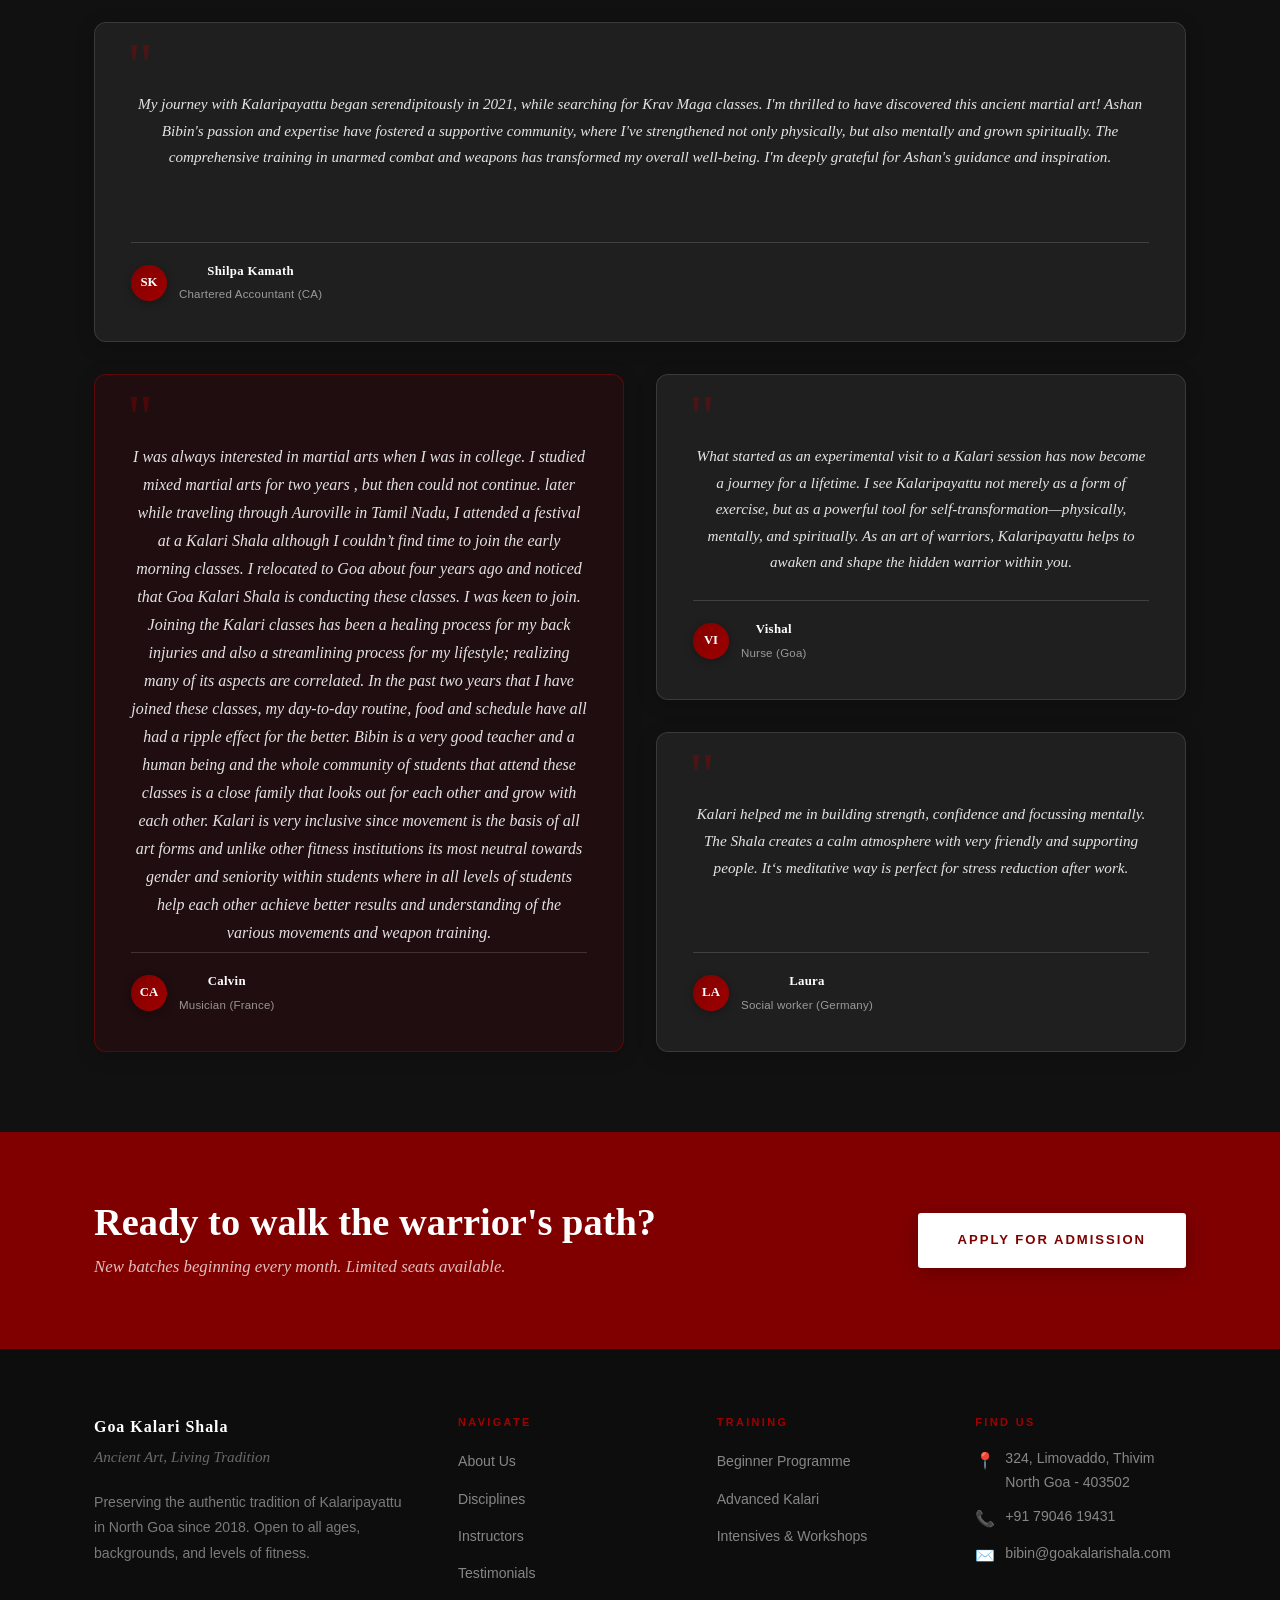
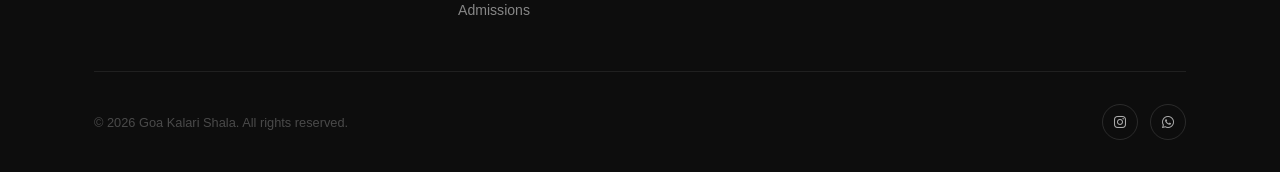
==== commit cc12175b: "fixed wrong data" ====
--- a/index.html
+++ b/index.html
@@ -504,7 +504,7 @@
         <blockquote class="testimonial-card reveal reveal-delay-2">
           <span class="testimonial-quote-mark" aria-hidden="true">"</span>
           <p class="testimonial-text">
-            PKalari helped me in building strength, confidence and focussing mentally.
+            Kalari helped me in building strength, confidence and focussing mentally.
             The Shala creates a calm atmosphere with very friendly and supporting people.
             It‘s meditative way is perfect for stress reduction after work.
           </p>
@@ -536,11 +536,10 @@
         <blockquote class="testimonial-card reveal reveal-delay-2">
           <span class="testimonial-quote-mark" aria-hidden="true">"</span>
           <p class="testimonial-text">
-            Arjun is the best beginner instructor I have encountered. He is patient, 
-            My journey with Kalaripayattu began serendipitously in 2021, while searching for Krav Maga classes.
-            I'm thrilled to have discovered this ancient martial art! Ashan Bibin's passion and expertise have fostered a supportive community, where I've strengthened not only physically, but also mentally and grown spiritually.
-            The comprehensive training in unarmed combat and weapons has transformed my overall well-being.
-            I'm deeply grateful for Ashan's guidance and inspiration.
+            My journey with Kalaripayattu began serendipitously in 2021, while searching for Krav Maga classes. 
+            I'm thrilled to have discovered this ancient martial art! Ashan Bibin's passion and expertise have fostered a supportive community, 
+            where I've strengthened not only physically, but also mentally and grown spiritually. 
+            The comprehensive training in unarmed combat and weapons has transformed my overall well-being. I'm deeply grateful for Ashan's guidance and inspiration.
           </p>
           <footer class="testimonial-author">
             <div class="testimonial-avatar" aria-hidden="true">SK</div>
@@ -580,7 +579,7 @@
           <div class="footer-brand-name">Goa Kalari Shala</div>
           <div class="footer-brand-tagline">Ancient Art, Living Tradition</div>
           <p class="footer-about">
-            Preserving the authentic tradition of Kalaripayattu in North Goa since 2017.
+            Preserving the authentic tradition of Kalaripayattu in North Goa since 2018.
             Open to all ages, backgrounds, and levels of fitness.
           </p>
         </div>
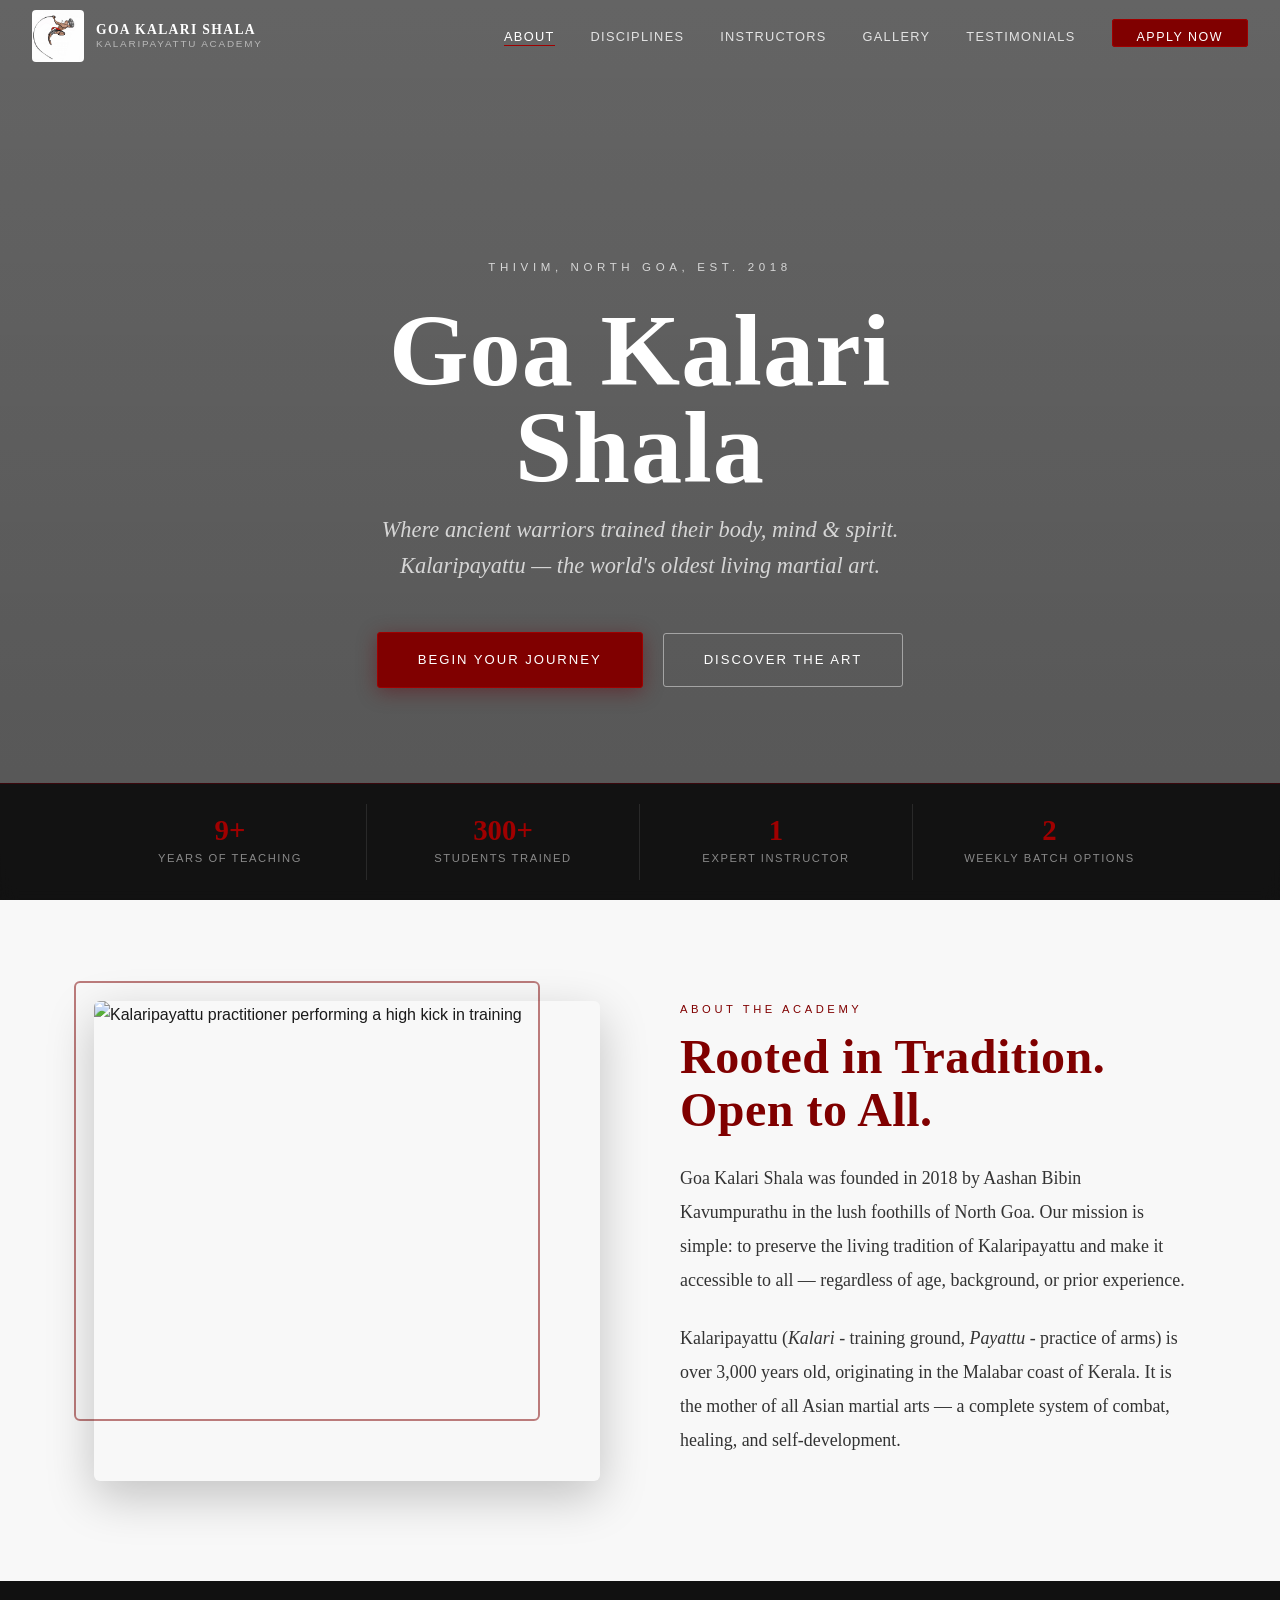
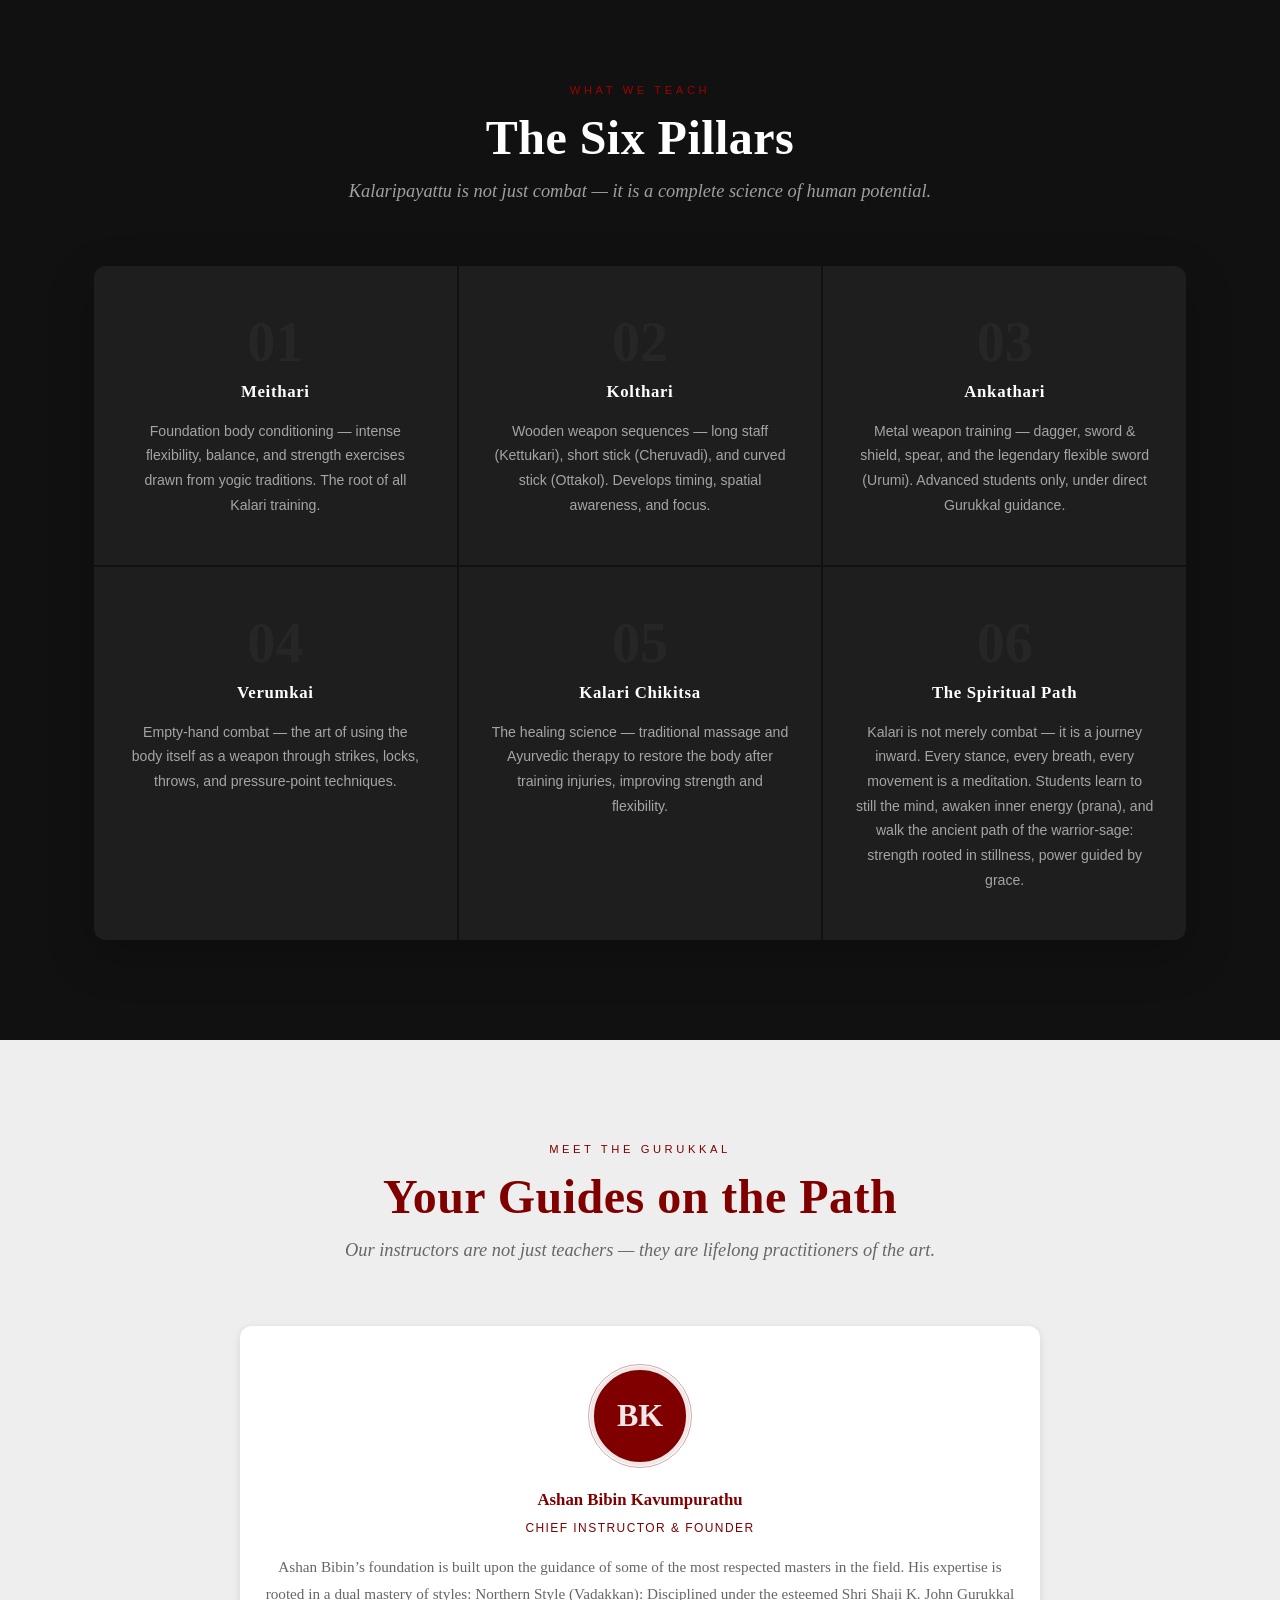
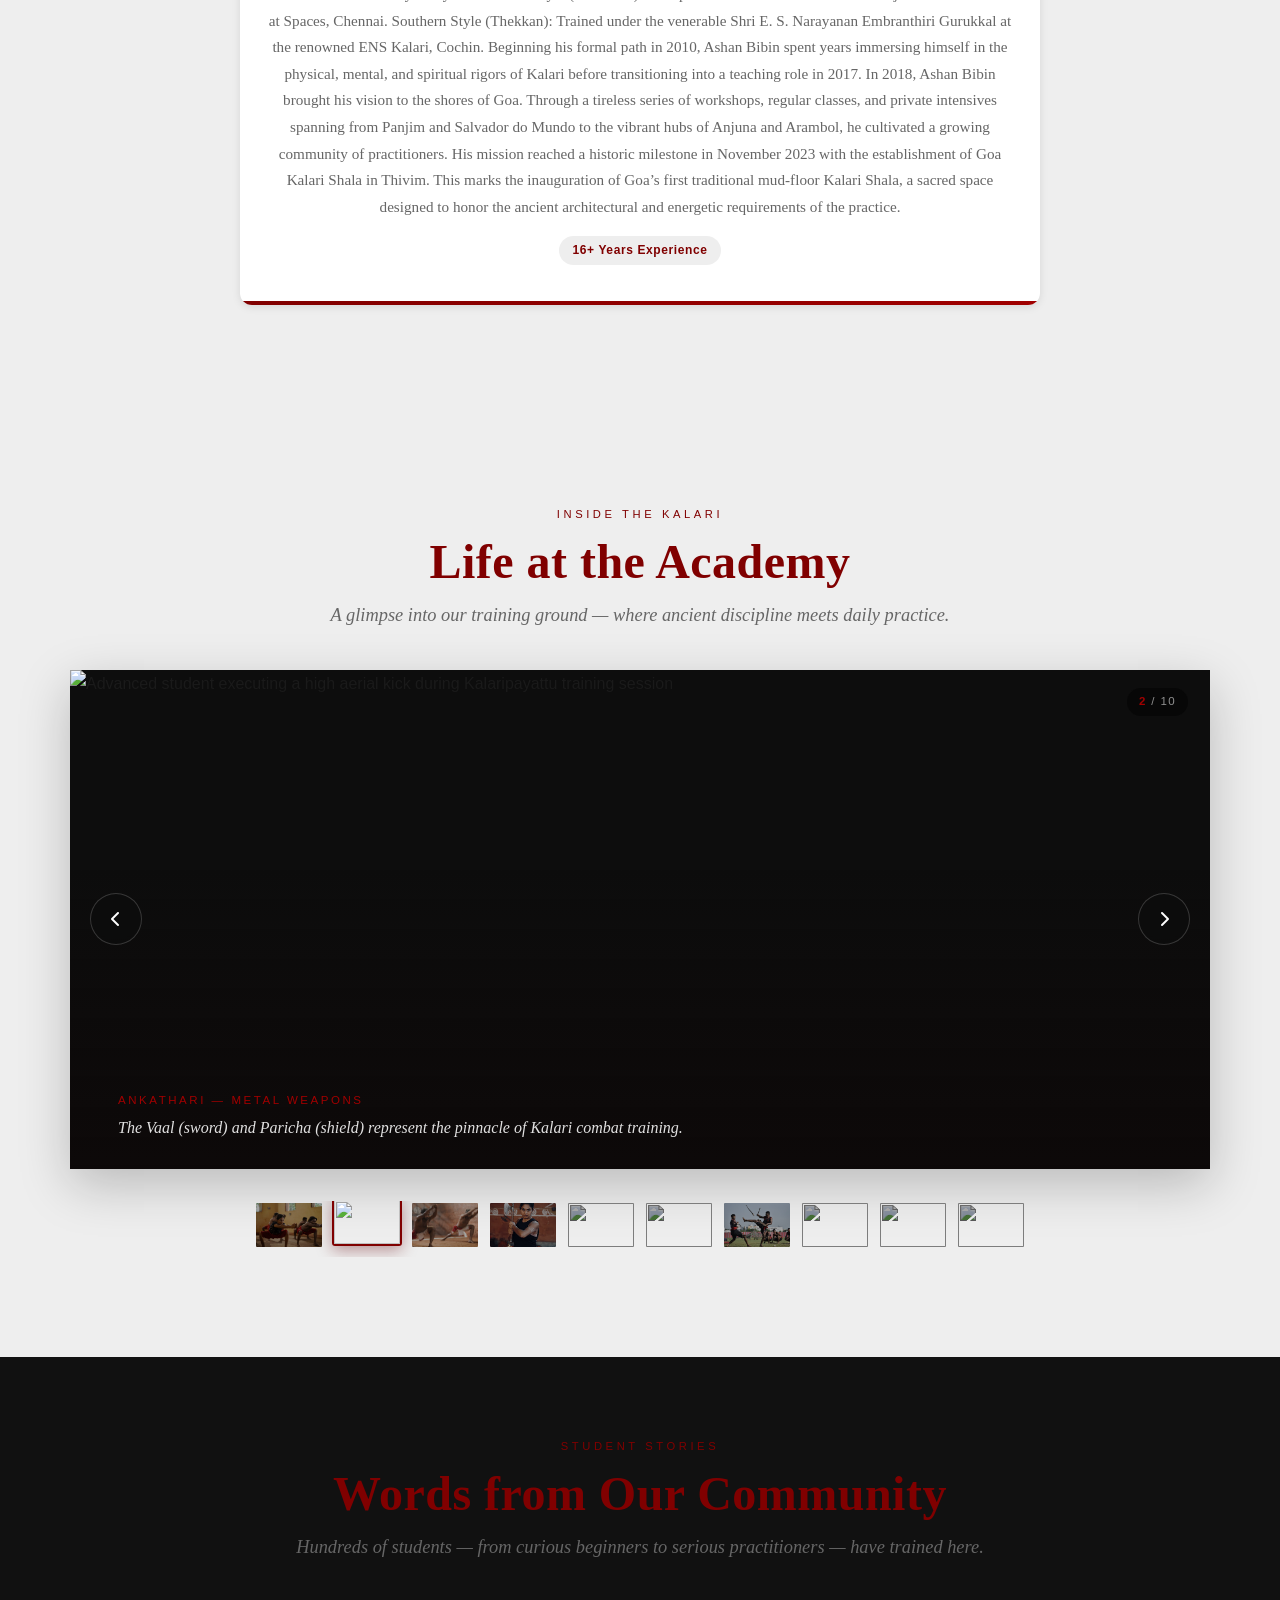
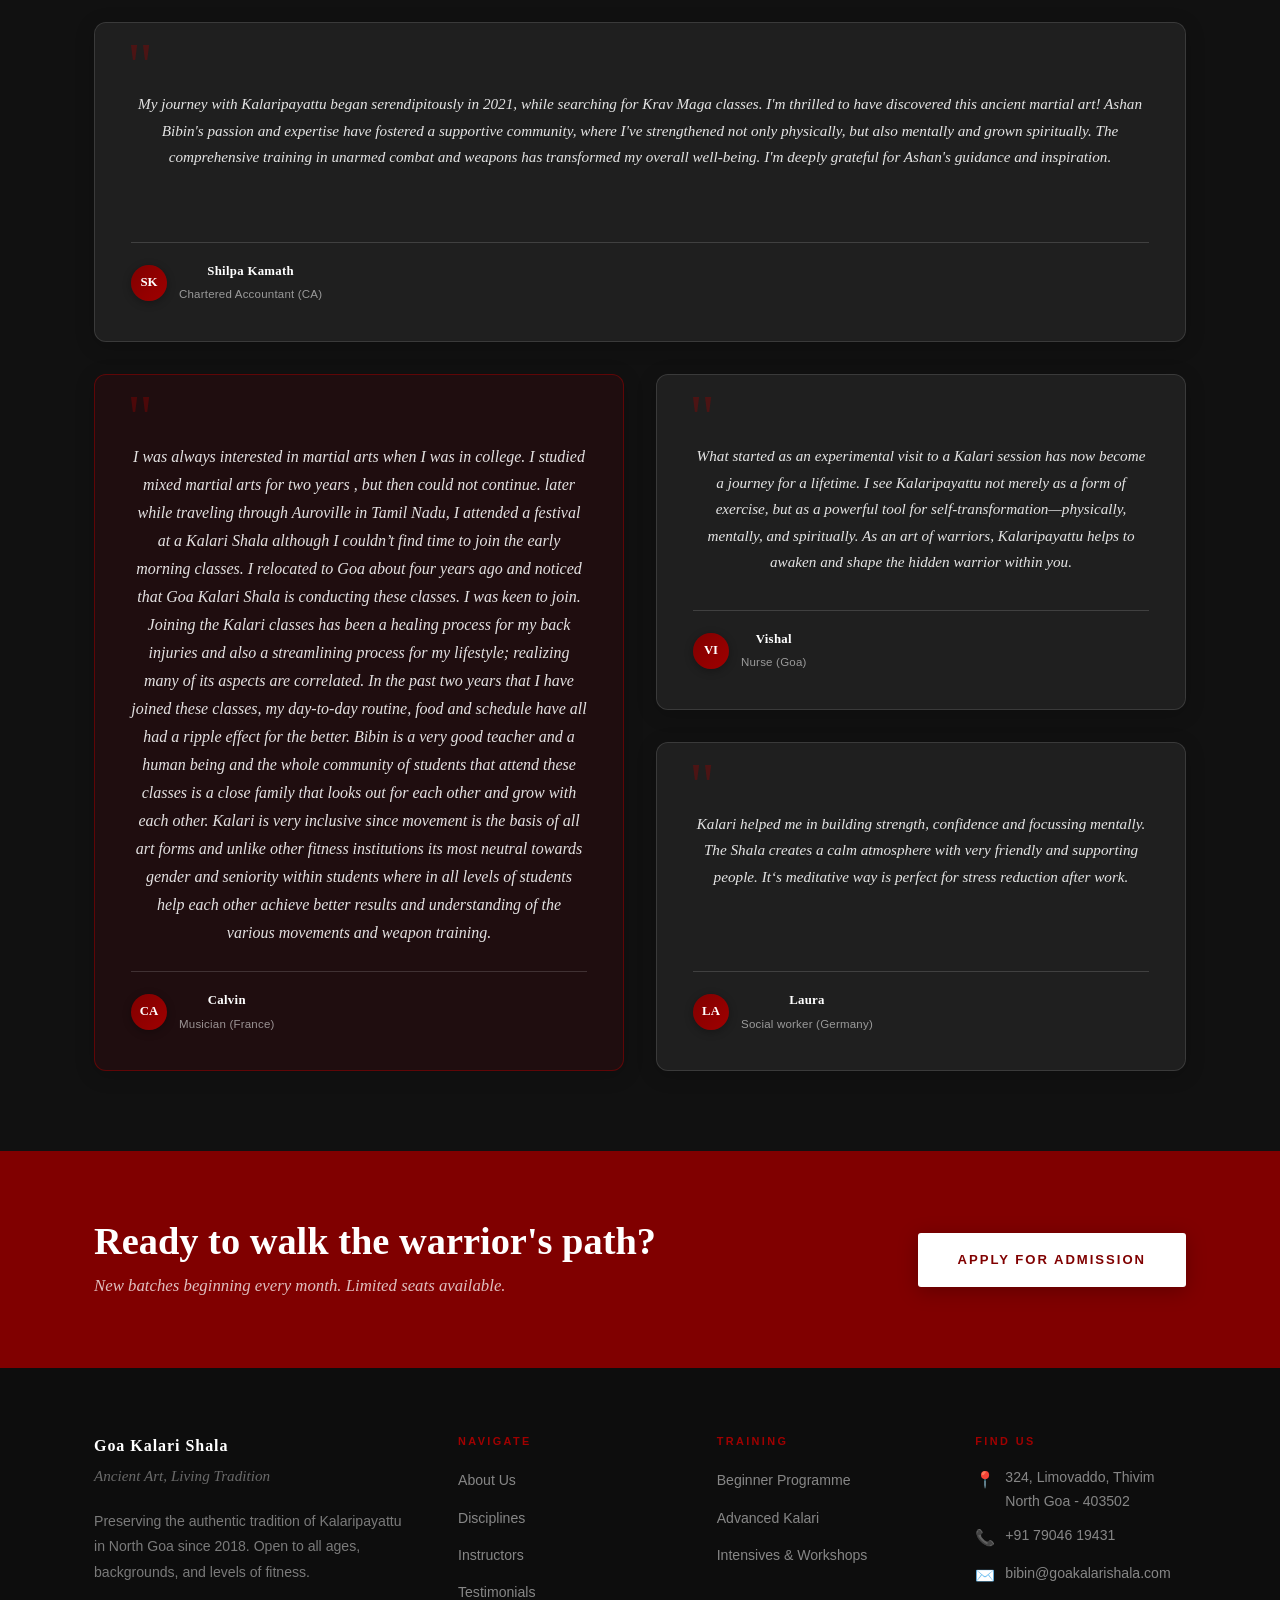
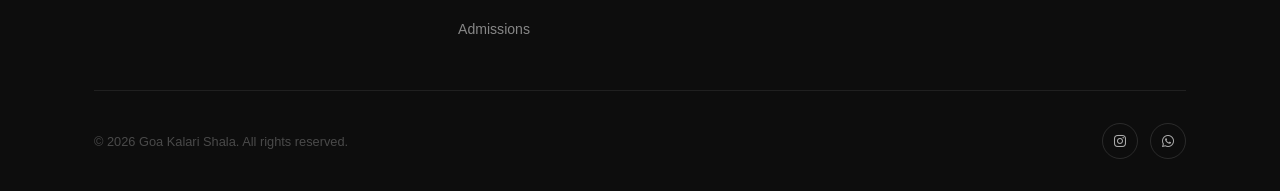
==== commit 77c37be9: "small screen student testimonial overlap issue fixed" ====
--- a/index.html
+++ b/index.html
@@ -2,9 +2,14 @@
 <html lang="en">
 <head>
   <meta charset="UTF-8" />
-  <meta name="viewport" content="width=device-width, initial-scale=1.0" />
+  <meta name="viewport" content="width=device-width, initial-scale=1.0, viewport-fit=cover" />
   <title>Goa Kalari Shala — Ancient Art, Living Tradition | North Goa</title>
   <meta name="description" content="Goa Kalari Shala offers authentic Kalaripayattu training in North Goa. Learn the world's oldest martial art from certified masters. Batches for all ages and levels." />
+  <!-- Theme color for mobile browsers -->
+  <meta name="theme-color" content="#0D0D0D" />
+  <meta name="apple-mobile-web-app-capable" content="yes" />
+  <meta name="apple-mobile-web-app-status-bar-style" content="black-translucent" />
+  <meta name="format-detection" content="telephone=no" />
   <!-- Open Graph -->
   <meta property="og:title" content="Goa Kalari Shala — Kalaripayattu, North Goa" />
   <meta property="og:description" content="Authentic Kalaripayattu training in North Goa. Join us to learn the world's oldest martial art." />
@@ -293,8 +298,8 @@
             loading="lazy"
           />
           <figcaption class="gallery-caption">
-            <span class="gallery-caption-label">Aerial Techniques</span>
-            Months of Meithari training build the flexibility and strength for advanced aerial sequences.
+            <span class="gallery-caption-label">Ankathari — Metal Weapons</span>
+            The Vaal (sword) and Paricha (shield) represent the pinnacle of Kalari combat training.
           </figcaption>
         </figure>
 
@@ -306,8 +311,8 @@
             loading="lazy"
           />
           <figcaption class="gallery-caption">
-            <span class="gallery-caption-label">Kolthari — Wooden Weapons</span>
-            Gurukkal demonstrates the Kettukari long-staff sequence. Precision and timing above all.
+            <span class="gallery-caption-label">Salutation and Stillness</span>
+            A practitioner holds a deep split and prayer mudra, showcasing the internal focus and physical suppleness.
           </figcaption>
         </figure>
 
@@ -319,8 +324,8 @@
             loading="lazy"
           />
           <figcaption class="gallery-caption">
-            <span class="gallery-caption-label">Children's Batch</span>
-            Our youngest warriors — aged 7 to 14 — learn discipline, balance, and confidence.
+            <span class="gallery-caption-label">Ankathari — Close Combat</span>
+            Mastering these short-range weapons requires lightning-fast reflexes and exceptional precision.
           </figcaption>
         </figure>
 
@@ -332,8 +337,8 @@
             loading="lazy"
           />
           <figcaption class="gallery-caption">
-            <span class="gallery-caption-label">The Kalari Spirit</span>
-            Every session begins with a salutation to the Gurukkal and the sacred lamp — tradition lives here.
+            <span class="gallery-caption-label">Vaalum Parichayum</span>
+            Training focuses on using the shield as an extension of the arm to deflect and create openings for the blade.
           </figcaption>
         </figure>
 
@@ -345,8 +350,8 @@
             loading="lazy"
           />
           <figcaption class="gallery-caption">
-            <span class="gallery-caption-label">Mastering the Spear</span>
-            Power and precision in armed sequence training, guided by expert Gurukkal instructions.
+            <span class="gallery-caption-label">Kalari Vandanamr</span>
+            Respect for the lineage and the sacred space is the heartbeat of the Shala.
           </figcaption>
         </figure>
 
@@ -358,8 +363,8 @@
             loading="lazy"
           />
           <figcaption class="gallery-caption">
-            <span class="gallery-caption-label">Kalari Chikitsa</span>
-            Health and recovery practices that complement rigorous training with ancient healing arts.
+            <span class="gallery-caption-label">Kolthari — Long Staff</span>
+            This stage develops the reach, speed, and rhythm necessary before transitioning to metal weapons.
           </figcaption>
         </figure>
 
@@ -371,8 +376,8 @@
             loading="lazy"
           />
           <figcaption class="gallery-caption">
-            <span class="gallery-caption-label">Evening Focus</span>
-            Mind-body integration at dusk—the disciplined calm that completes every warrior’s day.
+            <span class="gallery-caption-label">Warrior Stance</span>
+            A practitioner takes a defensive posture with the Vaal and Paricha.
           </figcaption>
         </figure>
         <figure class="gallery-slide" role="group" aria-roledescription="slide" aria-label="9 of 10">
@@ -383,8 +388,8 @@
             loading="lazy"
           />
           <figcaption class="gallery-caption">
-            <span class="gallery-caption-label">Advanced Training</span>
-            Pushing boundaries with advanced techniques and traditional wisdom.
+            <span class="gallery-caption-label">Ankathari — Sparring</span>
+            Advanced practitioners engage in a dynamic sword and shield duel.
           </figcaption>
         </figure>
 
@@ -396,8 +401,8 @@
             loading="lazy"
           />
           <figcaption class="gallery-caption">
-            <span class="gallery-caption-label">Our Community</span>
-            United by tradition, strengthened by practice—the Kalari family grows together.
+            <span class="gallery-caption-label">Strength Training</span>
+            In the Kalari, every tool is a bridge between physical labor and martial mastery.
           </figcaption>
         </figure>      </div><!-- /.gallery-track -->
 
--- a/css/style.css
+++ b/css/style.css
@@ -524,6 +524,7 @@
   flex-direction: column;
   min-height: 320px;
   box-shadow: 0 4px 20px rgba(0,0,0,.2);
+  overflow: hidden;
 }
 .testimonial-card:hover { 
   background: rgba(255,255,255,.10); 
@@ -601,7 +602,6 @@
   min-height: 380px;
 }
 .testimonial-featured .testimonial-text {
-  max-height: 340px;
   font-size: 1rem;
 }
 
@@ -762,37 +762,102 @@
 ═══════════════════════════════════════ */
 .whatsapp-float {
   position: fixed;
-  bottom: calc(30px + env(safe-area-inset-bottom, 0px));
-  right: calc(30px + env(safe-area-inset-right, 0px));
-  width: 60px;
-  height: 60px;
+  bottom: calc(28px + env(safe-area-inset-bottom, 0px));
+  right: calc(28px + env(safe-area-inset-right, 0px));
+  width: 56px;
+  height: 56px;
   background: #25D366;
   border-radius: 50%;
   display: flex;
   align-items: center;
   justify-content: center;
-  box-shadow: 0 4px 20px rgba(37, 211, 102, 0.4);
+  box-shadow: 0 4px 14px rgba(37, 211, 102, 0.4);
   z-index: 999;
-  transition: all var(--transition);
   text-decoration: none;
-}
-.whatsapp-float:hover {
-  transform: scale(1.1);
-  box-shadow: 0 6px 30px rgba(37, 211, 102, 0.6);
+  /* Specific transitions — no `all` */
+  transition: transform 0.3s ease, box-shadow 0.3s ease, opacity 0.4s ease;
+  /* Hidden initially — JS reveals on scroll */
+  opacity: 0;
+  transform: scale(0.6) translateY(20px);
+  pointer-events: none;
+}
+.whatsapp-float.visible {
+  opacity: 1;
+  transform: scale(1) translateY(0);
+  pointer-events: auto;
 }
 .whatsapp-float i {
   color: #fff;
-  font-size: 28px;
-}
+  font-size: 26px;
+  line-height: 1;
+}
+/* Tap/active feedback for mobile */
+.whatsapp-float:active {
+  transform: scale(0.92);
+  box-shadow: 0 2px 8px rgba(37, 211, 102, 0.3);
+}
+/* Subtle pulse ring animation — draws attention periodically */
+.whatsapp-float.visible::before {
+  content: '';
+  position: absolute;
+  inset: -4px;
+  border-radius: 50%;
+  border: 2px solid rgba(37, 211, 102, 0.5);
+  animation: whatsappPulse 3s ease-in-out 2s infinite;
+}
+@keyframes whatsappPulse {
+  0%, 100% { transform: scale(1); opacity: 0.5; }
+  50%      { transform: scale(1.25); opacity: 0; }
+}
+/* Tooltip on hover (desktop only) */
+.whatsapp-float::after {
+  content: 'Chat with us';
+  position: absolute;
+  right: calc(100% + 12px);
+  top: 50%;
+  transform: translateY(-50%);
+  white-space: nowrap;
+  background: var(--black, #0D0D0D);
+  color: #fff;
+  font-family: var(--font-body, sans-serif);
+  font-size: 0.75rem;
+  letter-spacing: 0.04em;
+  padding: 6px 14px;
+  border-radius: 6px;
+  box-shadow: 0 2px 10px rgba(0,0,0,.25);
+  opacity: 0;
+  pointer-events: none;
+  transition: opacity 0.25s ease;
+}
+/* Hover — desktop only */
+@media (hover: hover) and (pointer: fine) {
+  .whatsapp-float:hover {
+    transform: scale(1.08);
+    box-shadow: 0 6px 24px rgba(37, 211, 102, 0.55);
+  }
+  .whatsapp-float:hover::after {
+    opacity: 1;
+  }
+  /* Pause pulse on hover so it doesn't fight with scale */
+  .whatsapp-float:hover::before {
+    animation-play-state: paused;
+    opacity: 0;
+  }
+}
+/* Mobile adjustments */
 @media (max-width: 768px) {
   .whatsapp-float {
     width: 50px;
     height: 50px;
     bottom: calc(20px + env(safe-area-inset-bottom, 0px));
-    right: calc(16px + env(safe-area-inset-right, 0px));
+    right: calc(18px + env(safe-area-inset-right, 0px));
   }
   .whatsapp-float i {
-    font-size: 24px;
+    font-size: 22px;
+  }
+  /* No tooltip on mobile — users know the icon */
+  .whatsapp-float::after {
+    display: none;
   }
 }
 
@@ -957,7 +1022,7 @@
     grid-row: auto;
   }
   .testimonial-featured { min-height: auto; }
-  .testimonial-card { min-height: auto; }
+  .testimonial-card { min-height: auto; overflow: visible; }
   .admissions-layout { grid-template-columns: 1fr; }
   .admissions-sidebar { display: grid; grid-template-columns: 1fr 1fr; }
   .footer-grid { grid-template-columns: 1fr 1fr; gap: 32px; }
@@ -1028,10 +1093,16 @@
   .instructors-grid { grid-template-columns: 1fr; }
 
   /* Testimonials */
-  .testimonials-grid { grid-template-columns: 1fr; gap: 20px; }
-  .testimonial-card { padding: 32px 24px 28px; min-height: auto; }
-  .testimonial-text { font-size: 0.9rem; }
-  .testimonial-quote-mark { font-size: 3rem; left: 20px; }
+  .testimonials { padding: 56px 0; }
+  .testimonials-grid { grid-template-columns: 1fr; gap: 20px; margin-top: 36px; }
+  .testimonial-card { 
+    padding: 28px 20px 24px; 
+    min-height: auto; 
+    overflow: visible;
+  }
+  .testimonial-featured { min-height: auto; }
+  .testimonial-text { font-size: 0.88rem; line-height: 1.7; margin-top: 20px; }
+  .testimonial-quote-mark { font-size: 2.5rem; top: 16px; left: 16px; }
 
   /* Admissions */
   .form-grid { grid-template-columns: 1fr; }
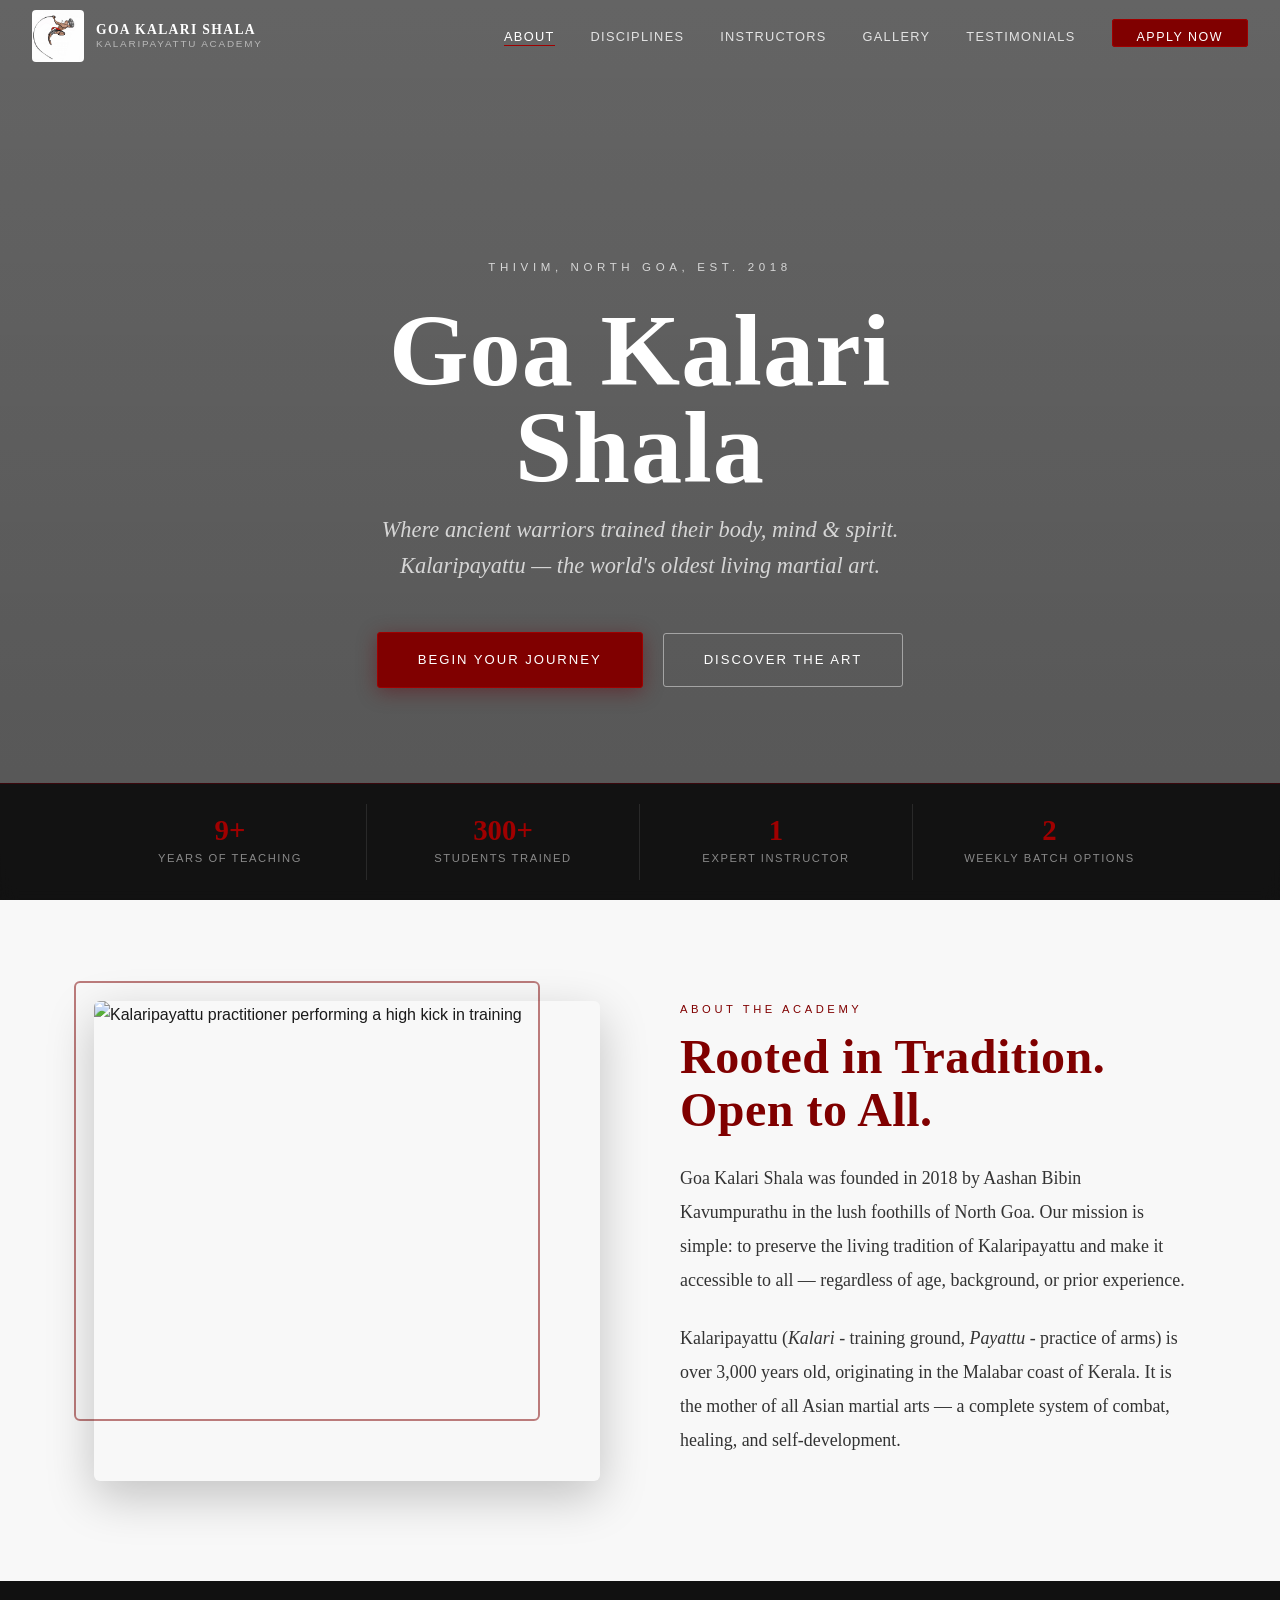
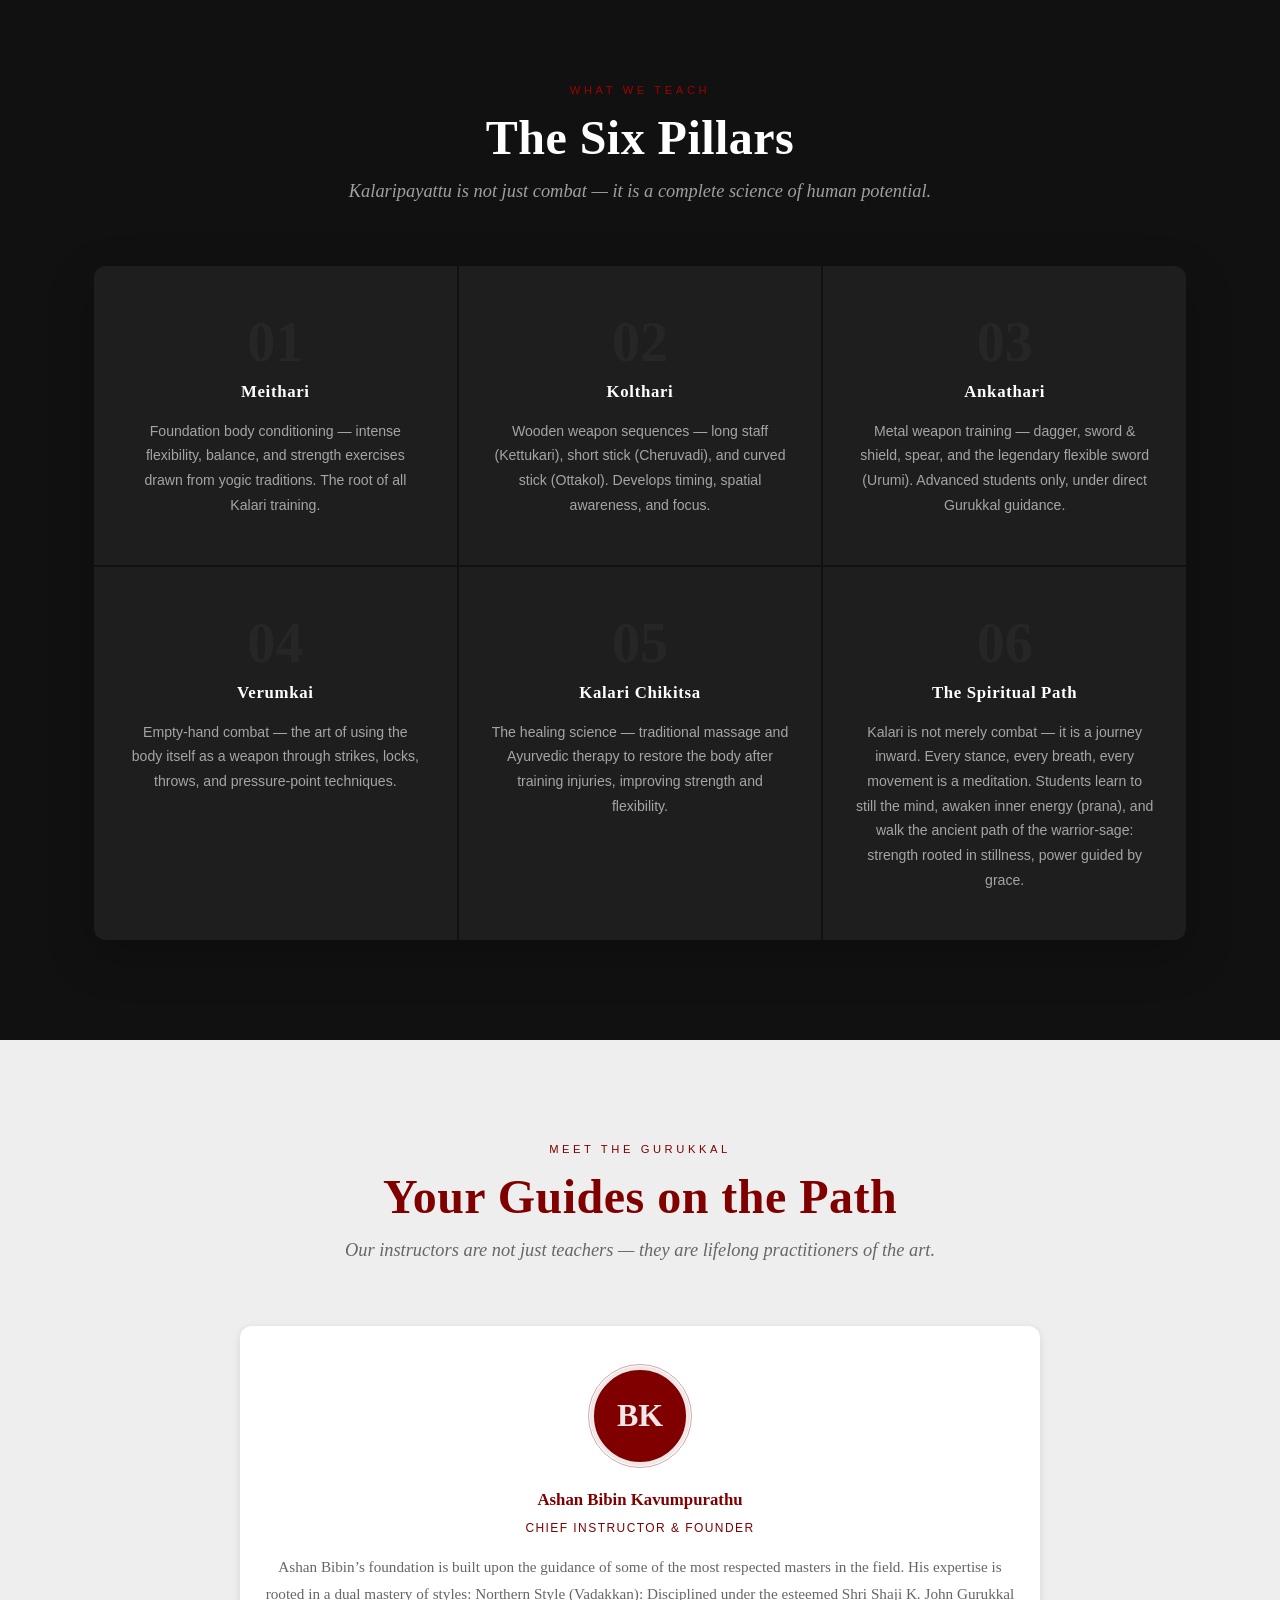
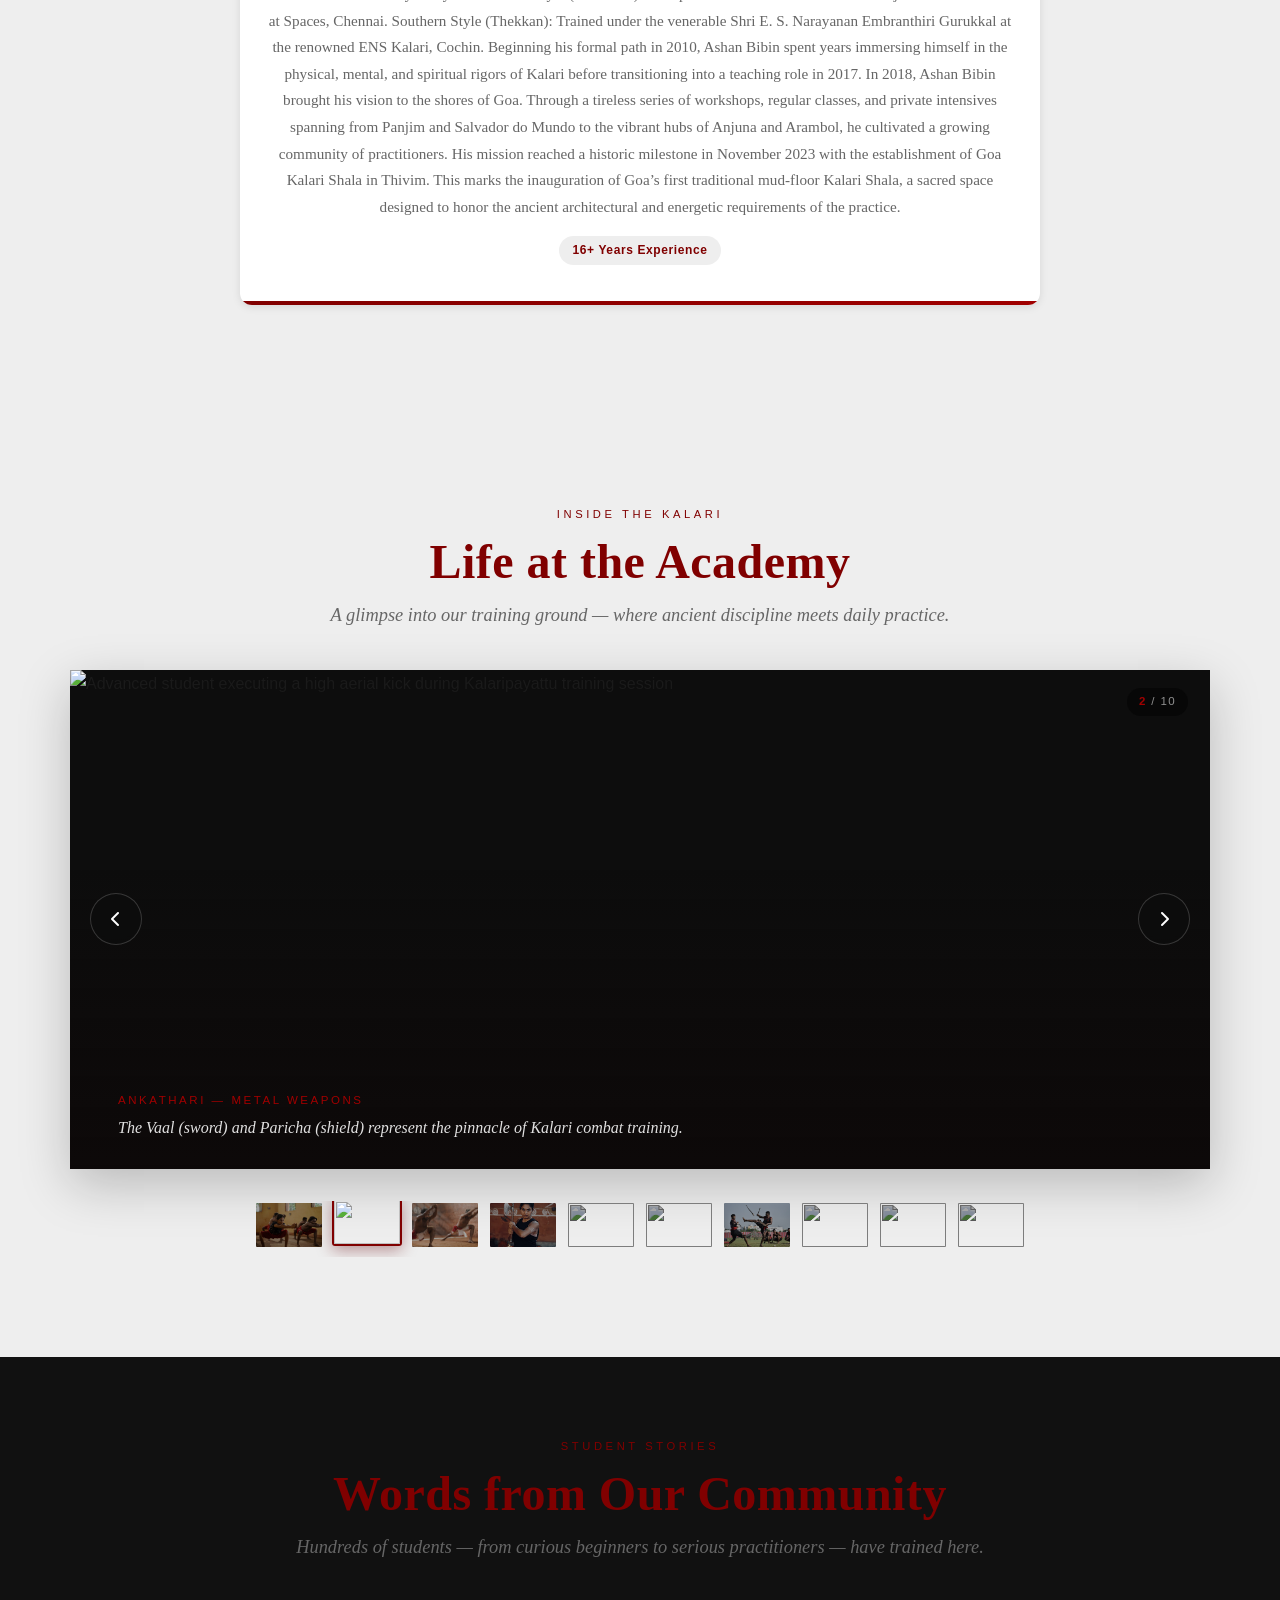
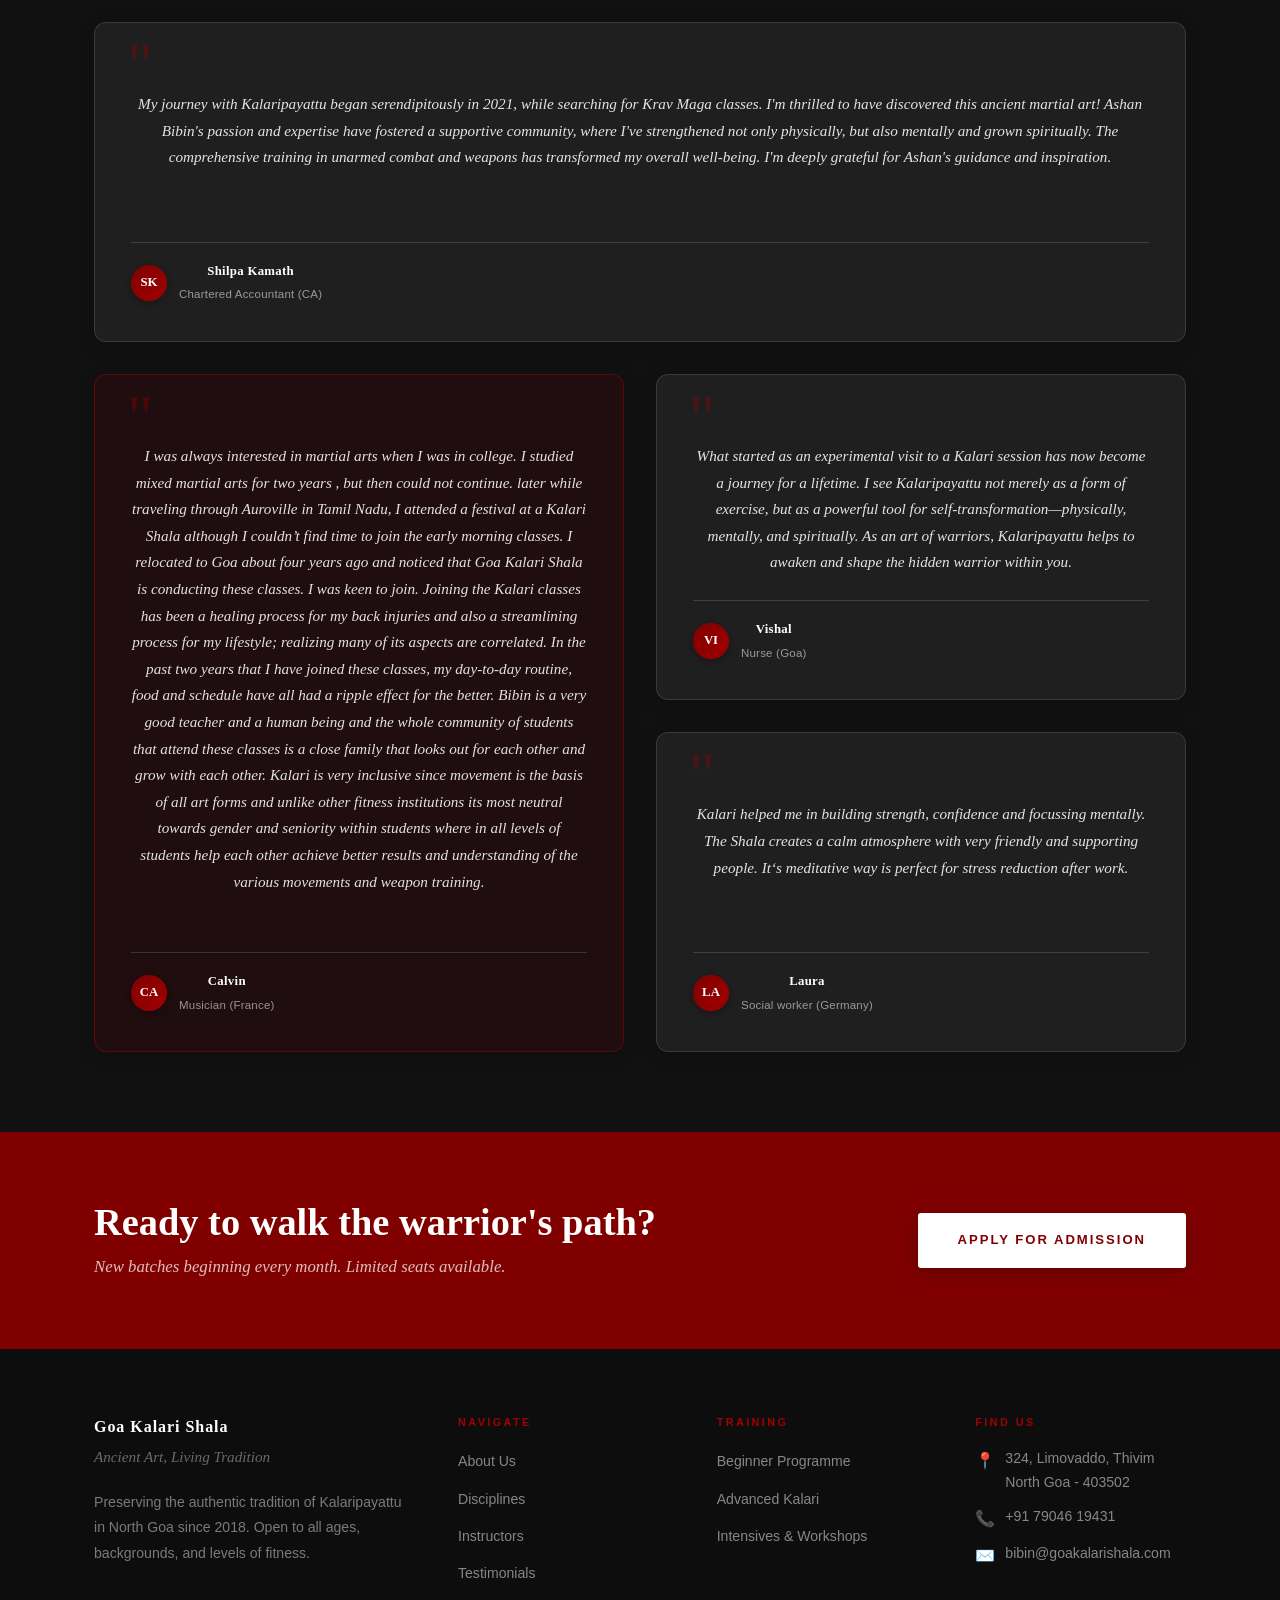
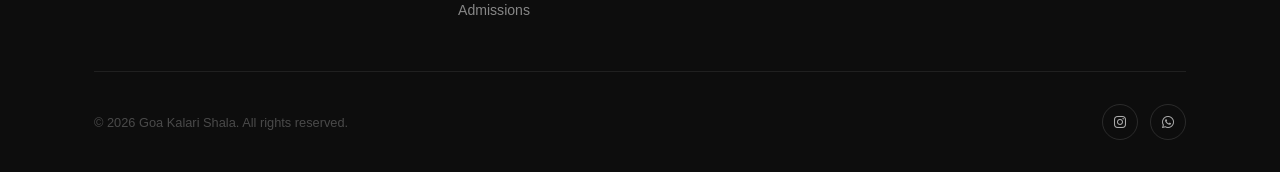
==== commit 5e1936ae: "bugfix" ====
--- a/index.html
+++ b/index.html
@@ -350,7 +350,7 @@
             loading="lazy"
           />
           <figcaption class="gallery-caption">
-            <span class="gallery-caption-label">Kalari Vandanamr</span>
+            <span class="gallery-caption-label">Kalari Vandanam</span>
             Respect for the lineage and the sacred space is the heartbeat of the Shala.
           </figcaption>
         </figure>
--- a/css/style.css
+++ b/css/style.css
@@ -602,7 +602,7 @@
   min-height: 380px;
 }
 .testimonial-featured .testimonial-text {
-  font-size: 1rem;
+  font-size: 0.95rem;
 }
 
 /* ═══════════════════════════════════════
